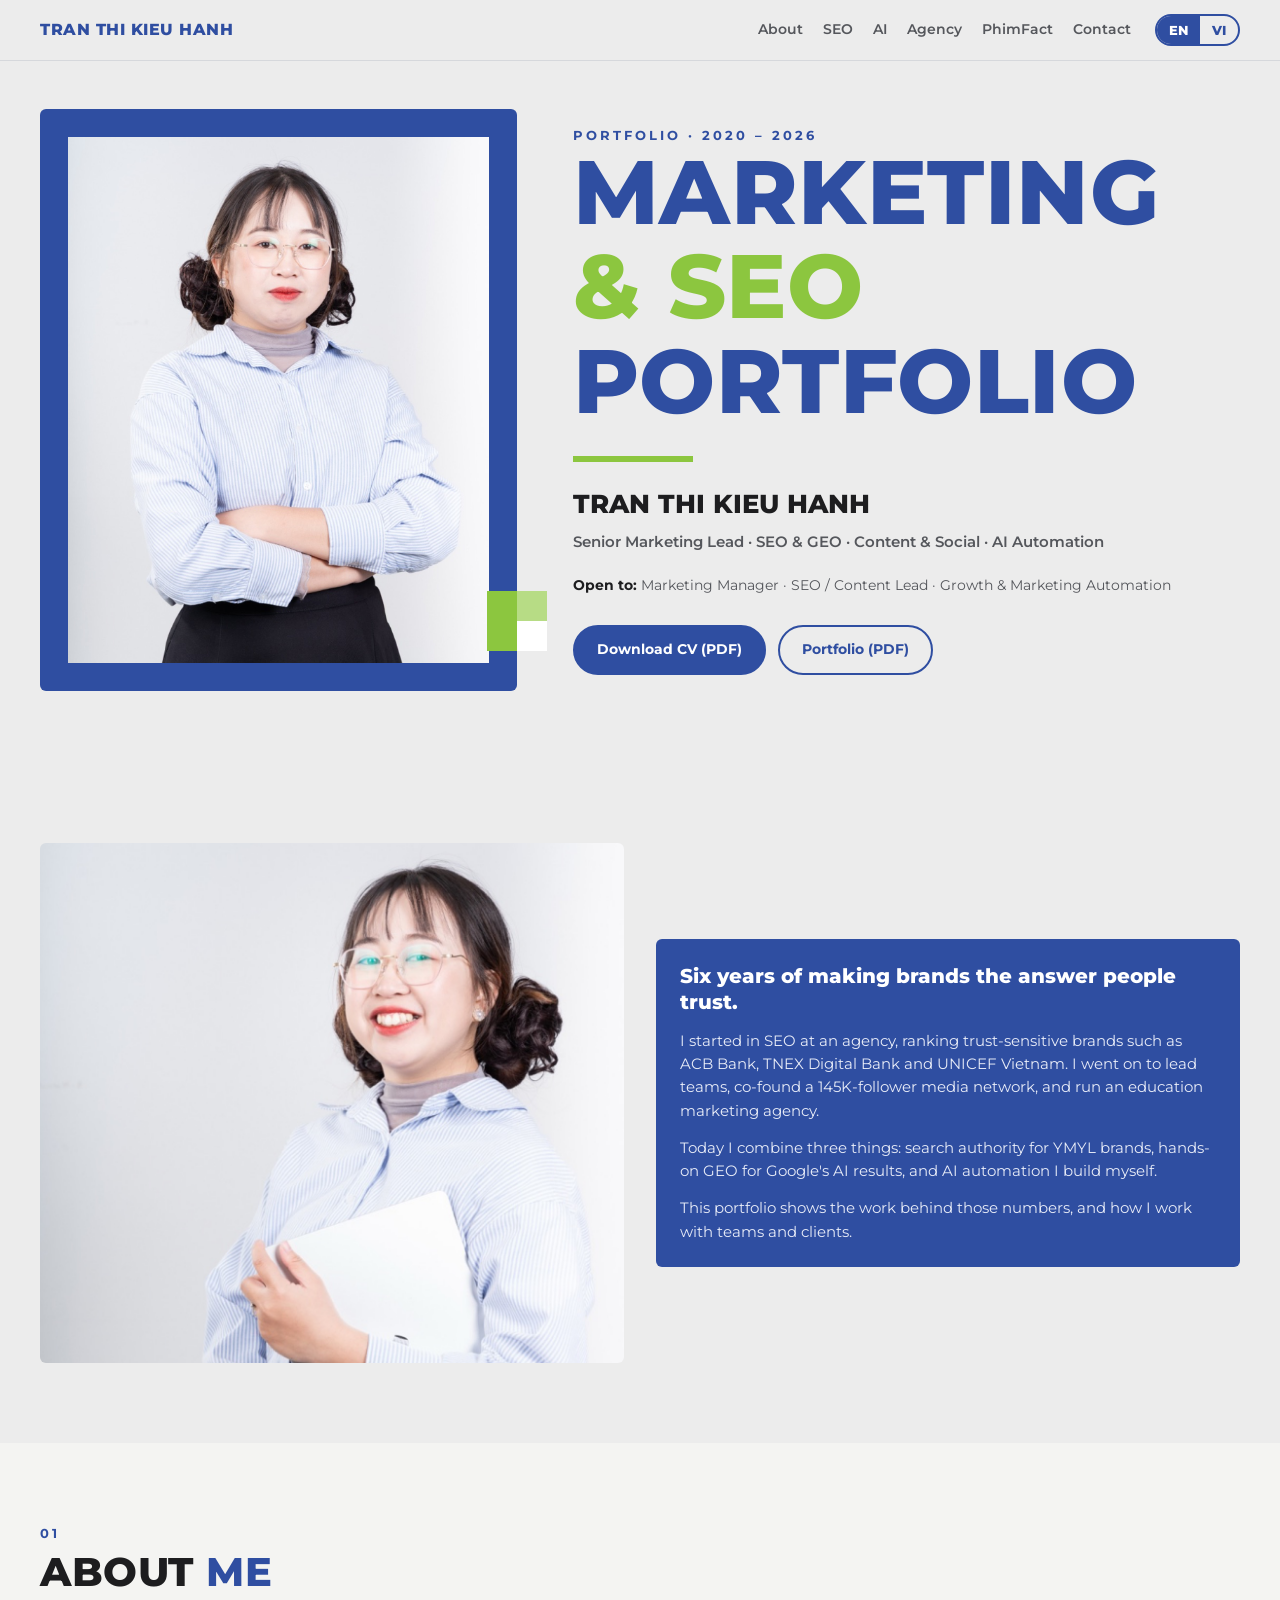
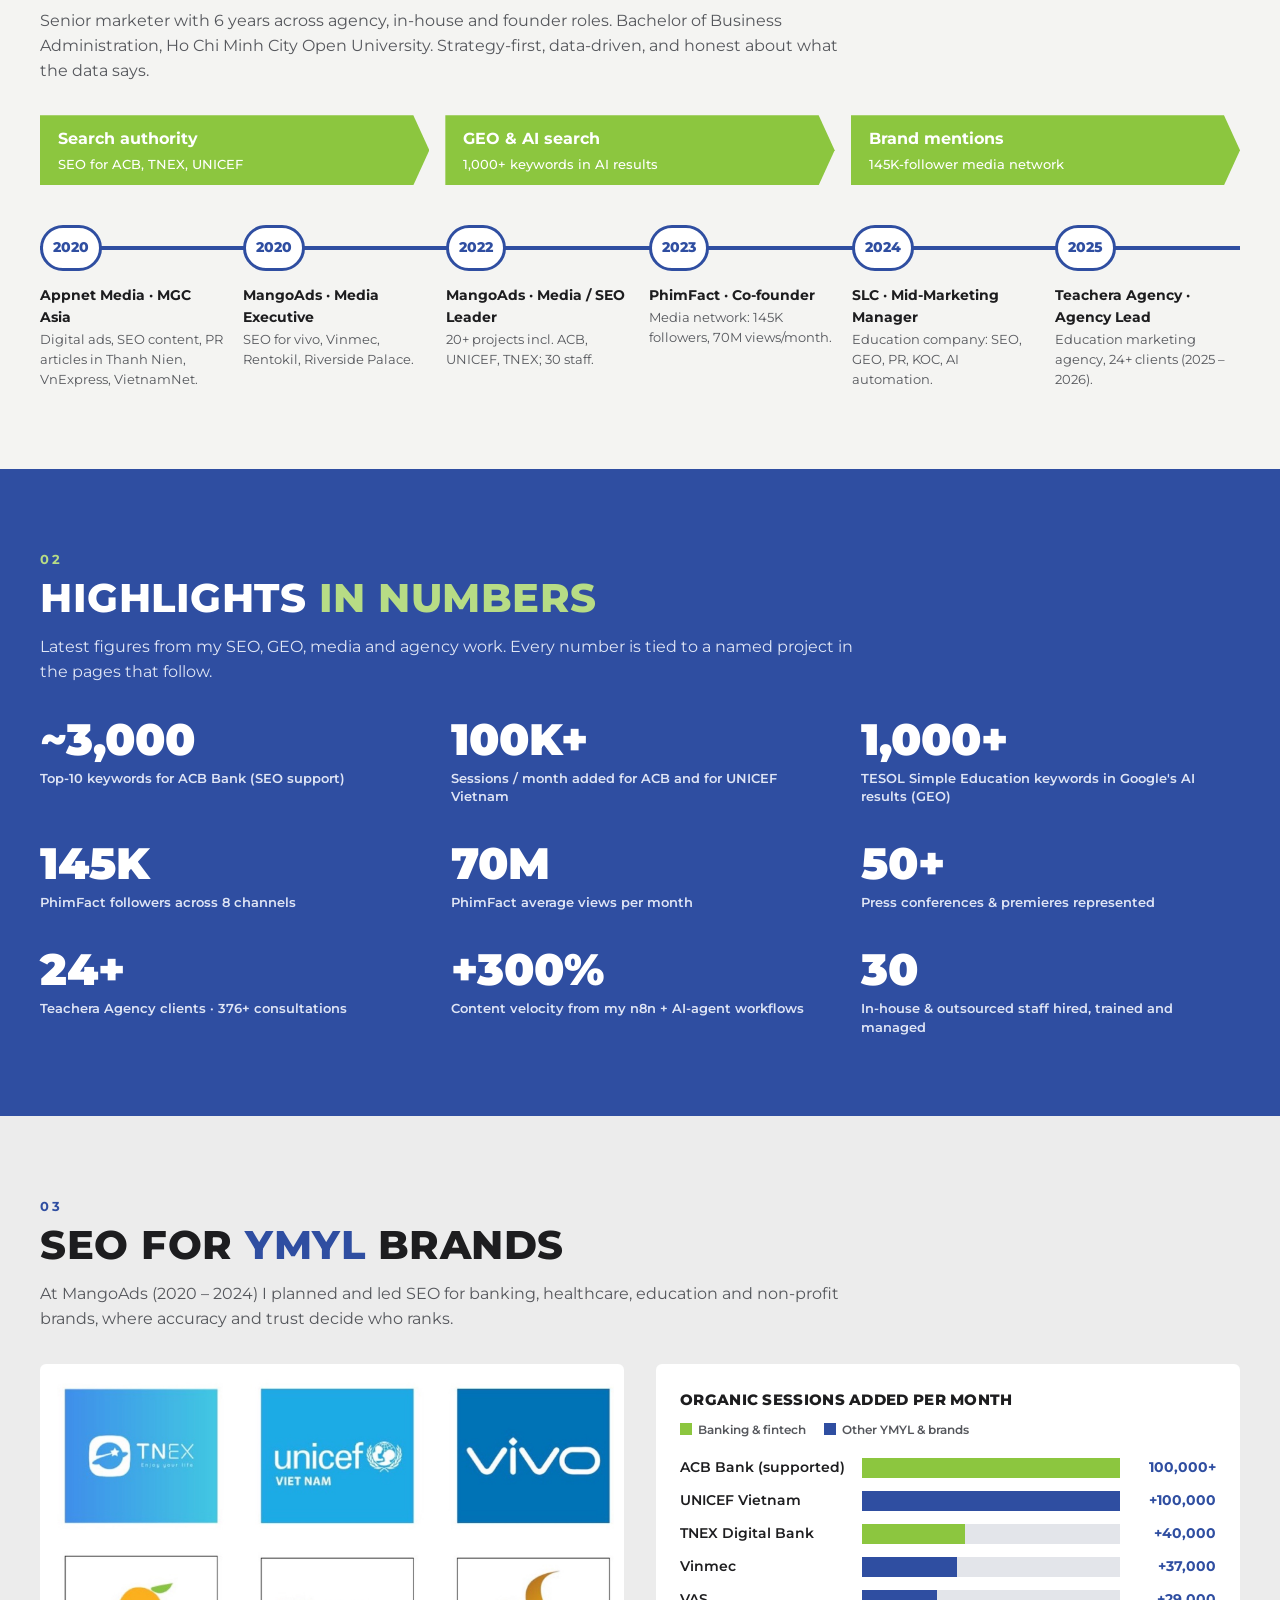
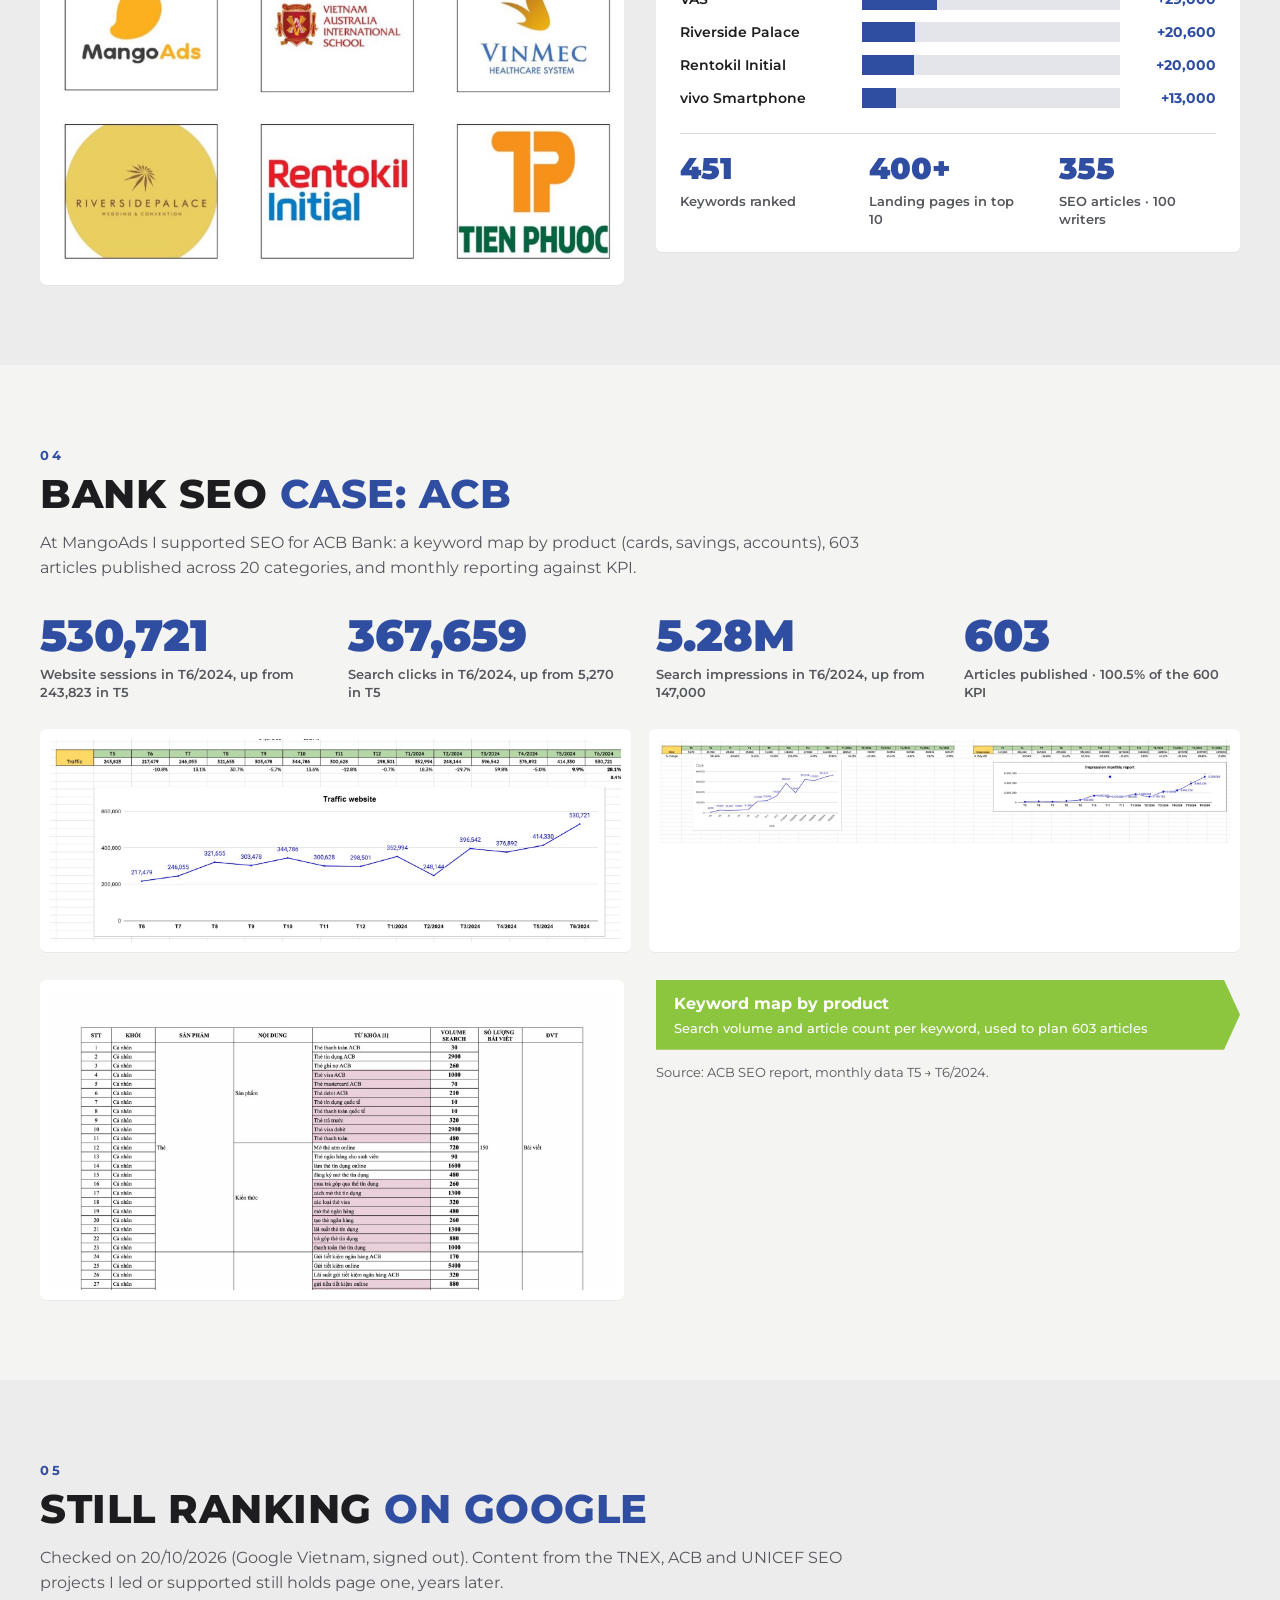
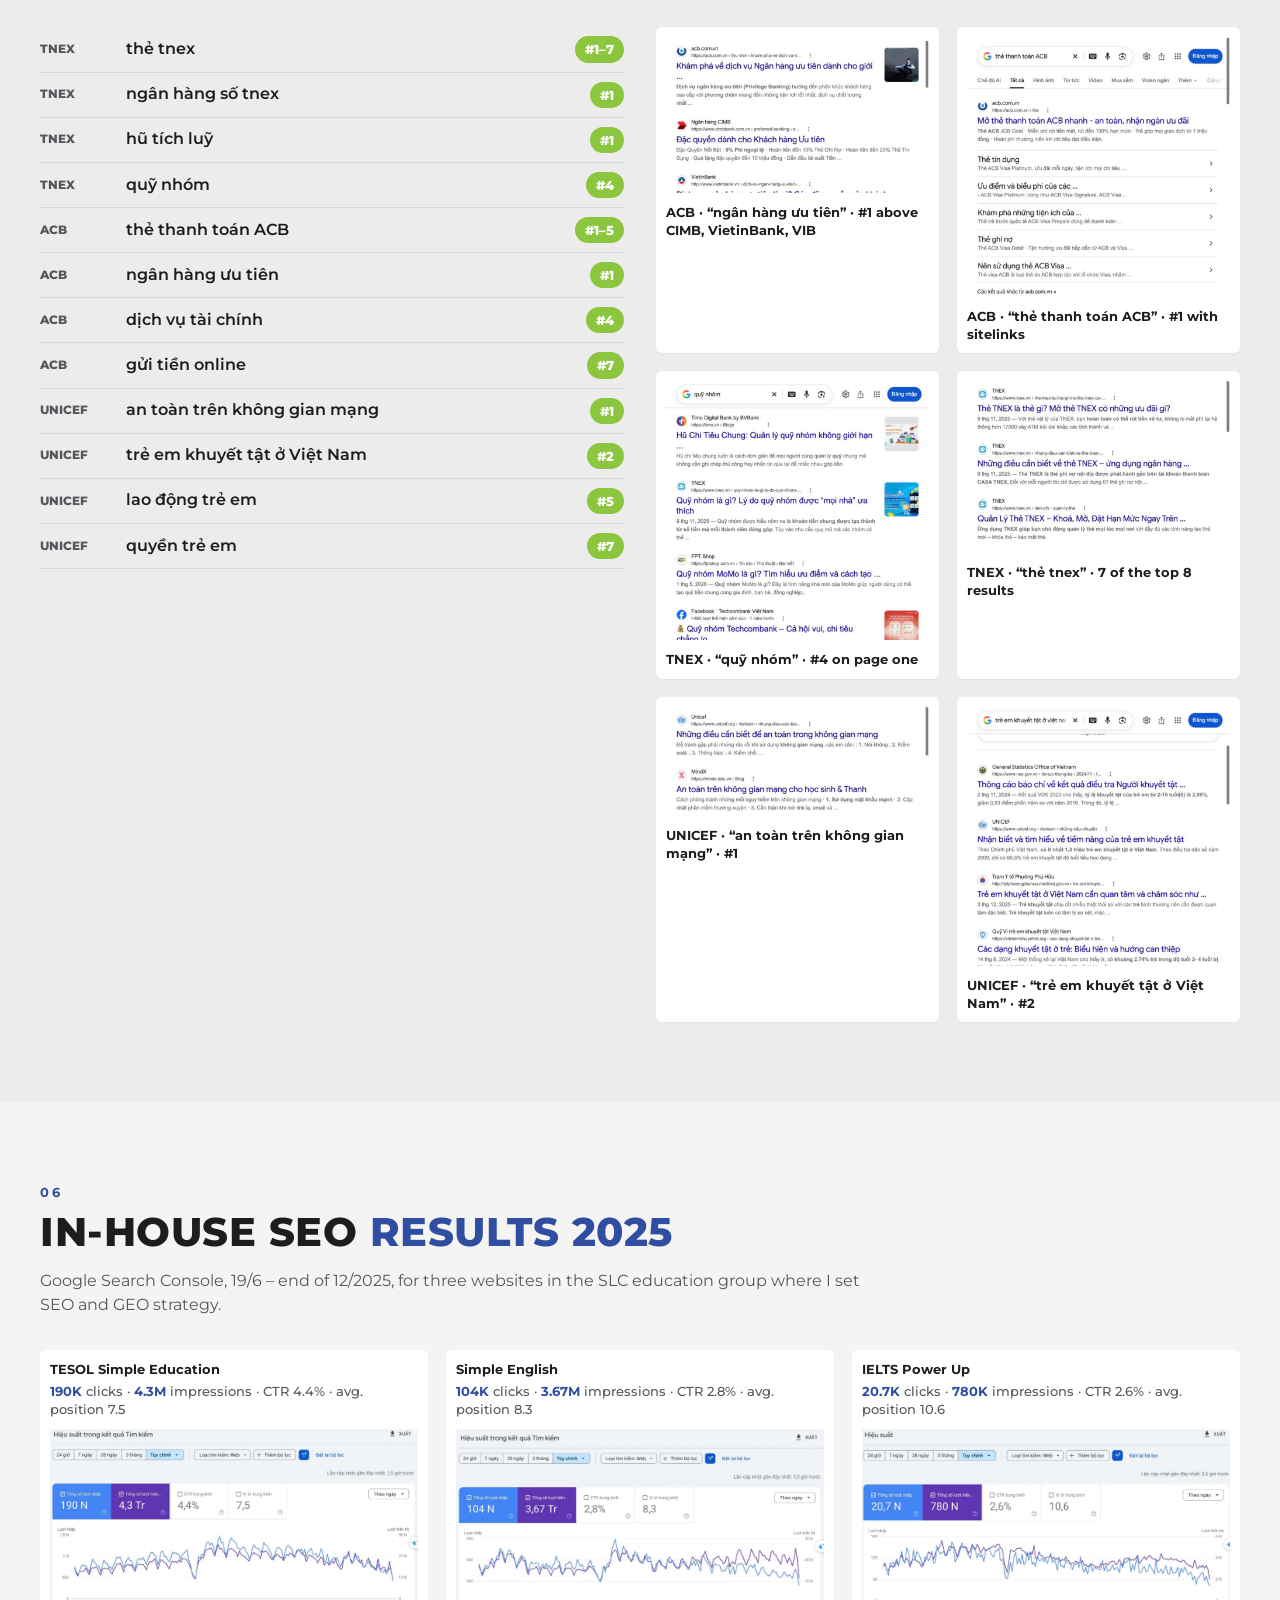
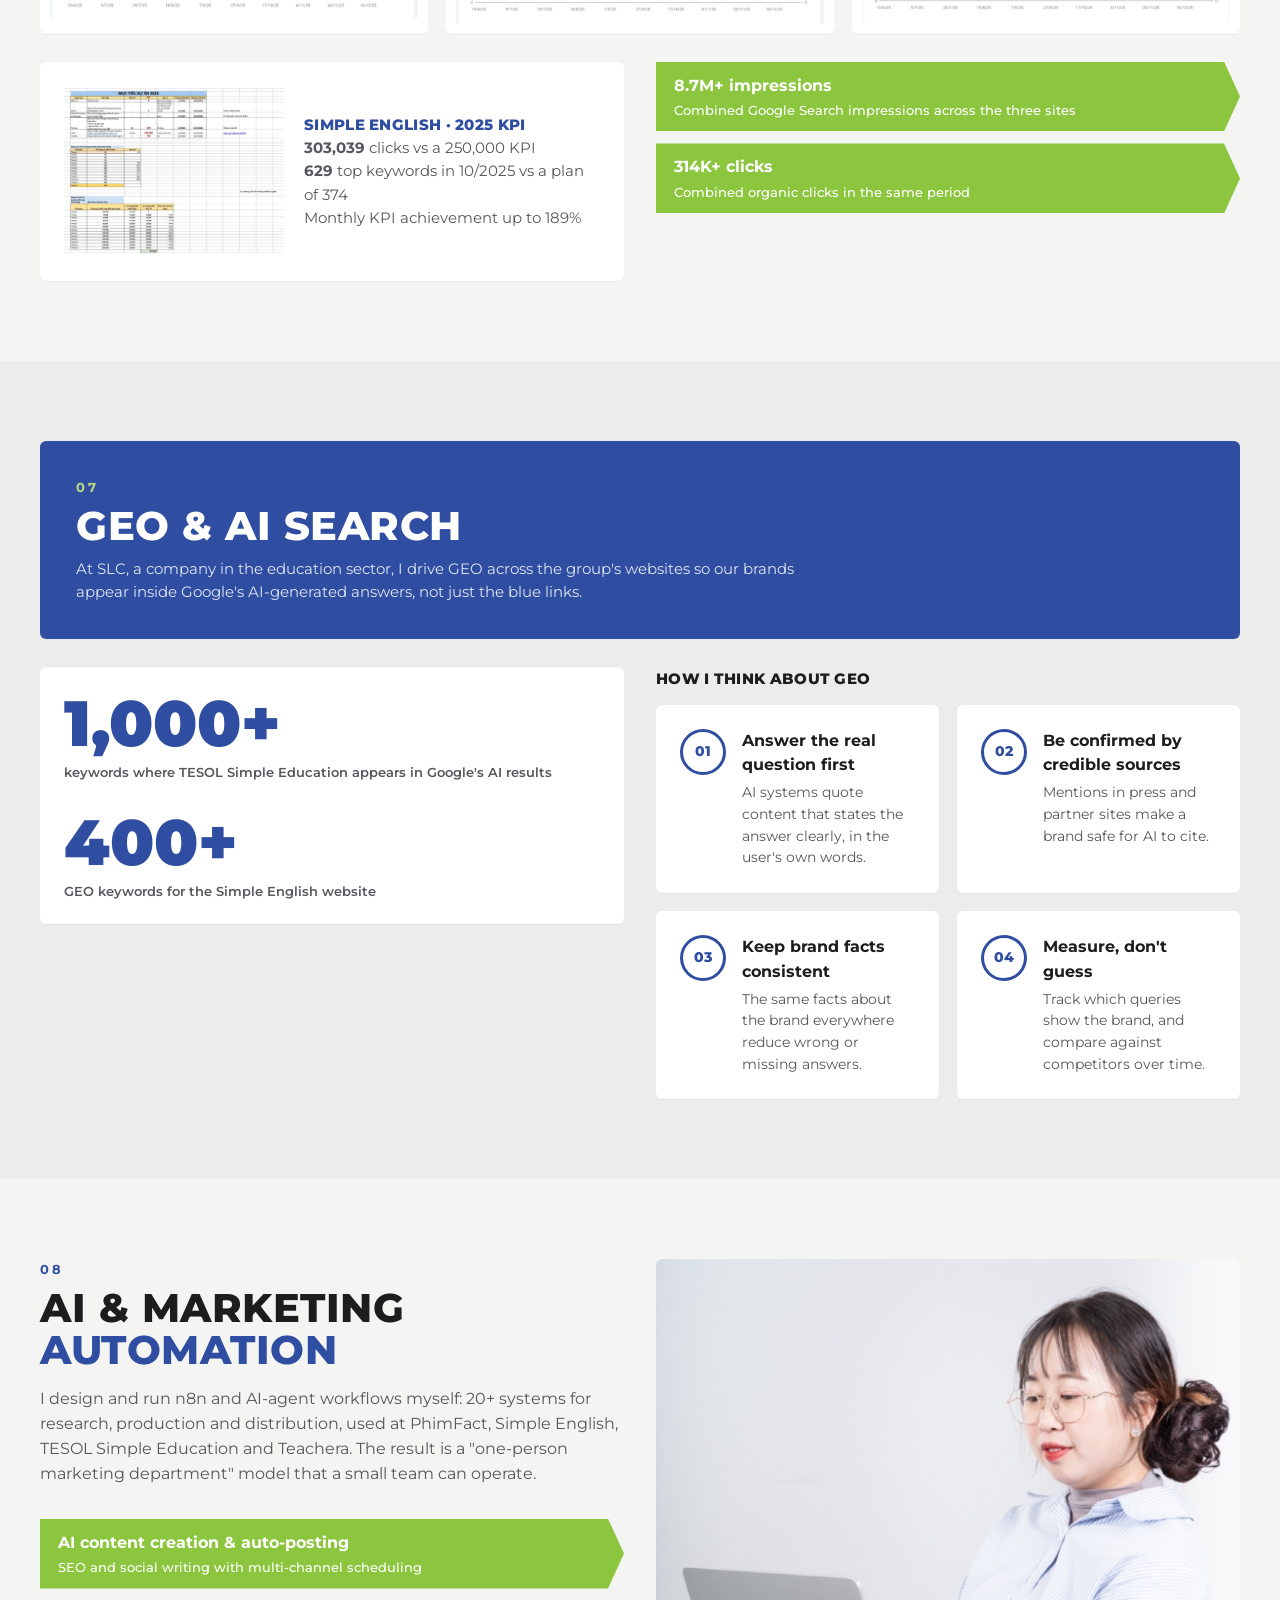
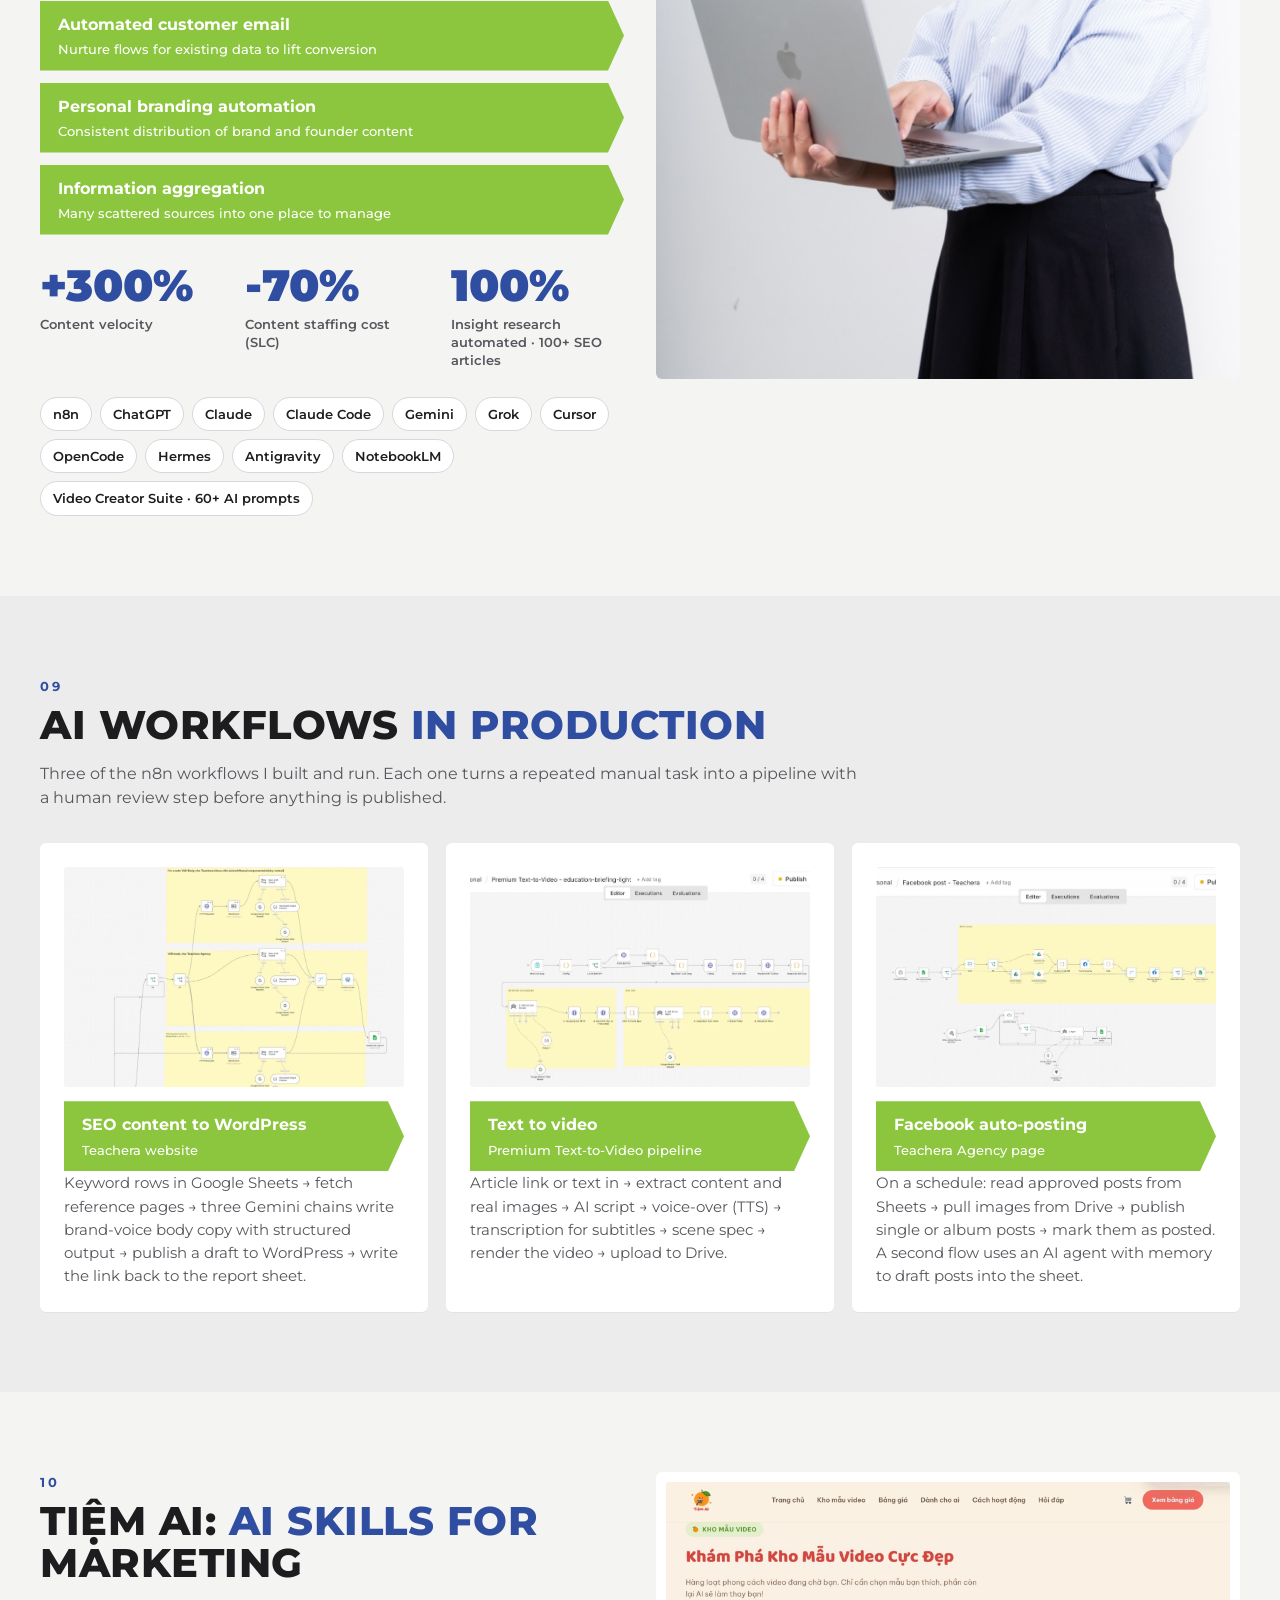
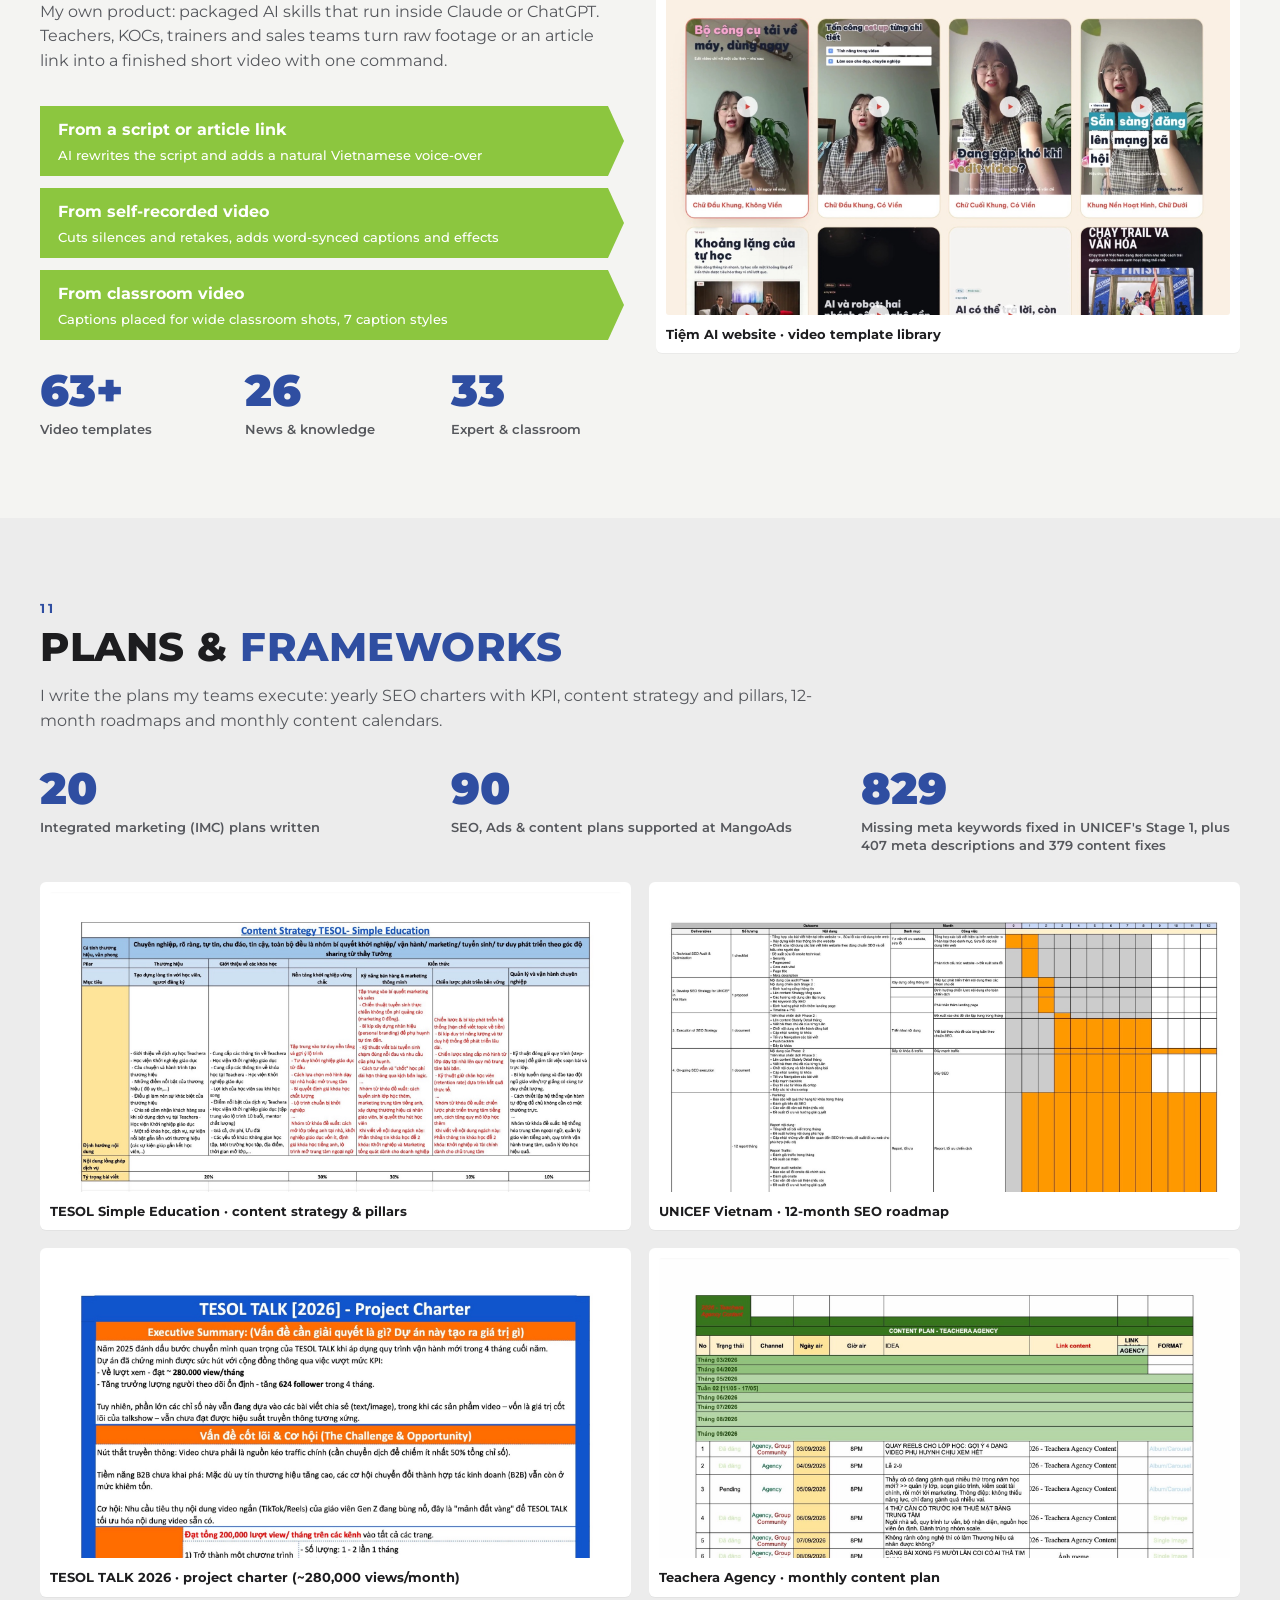
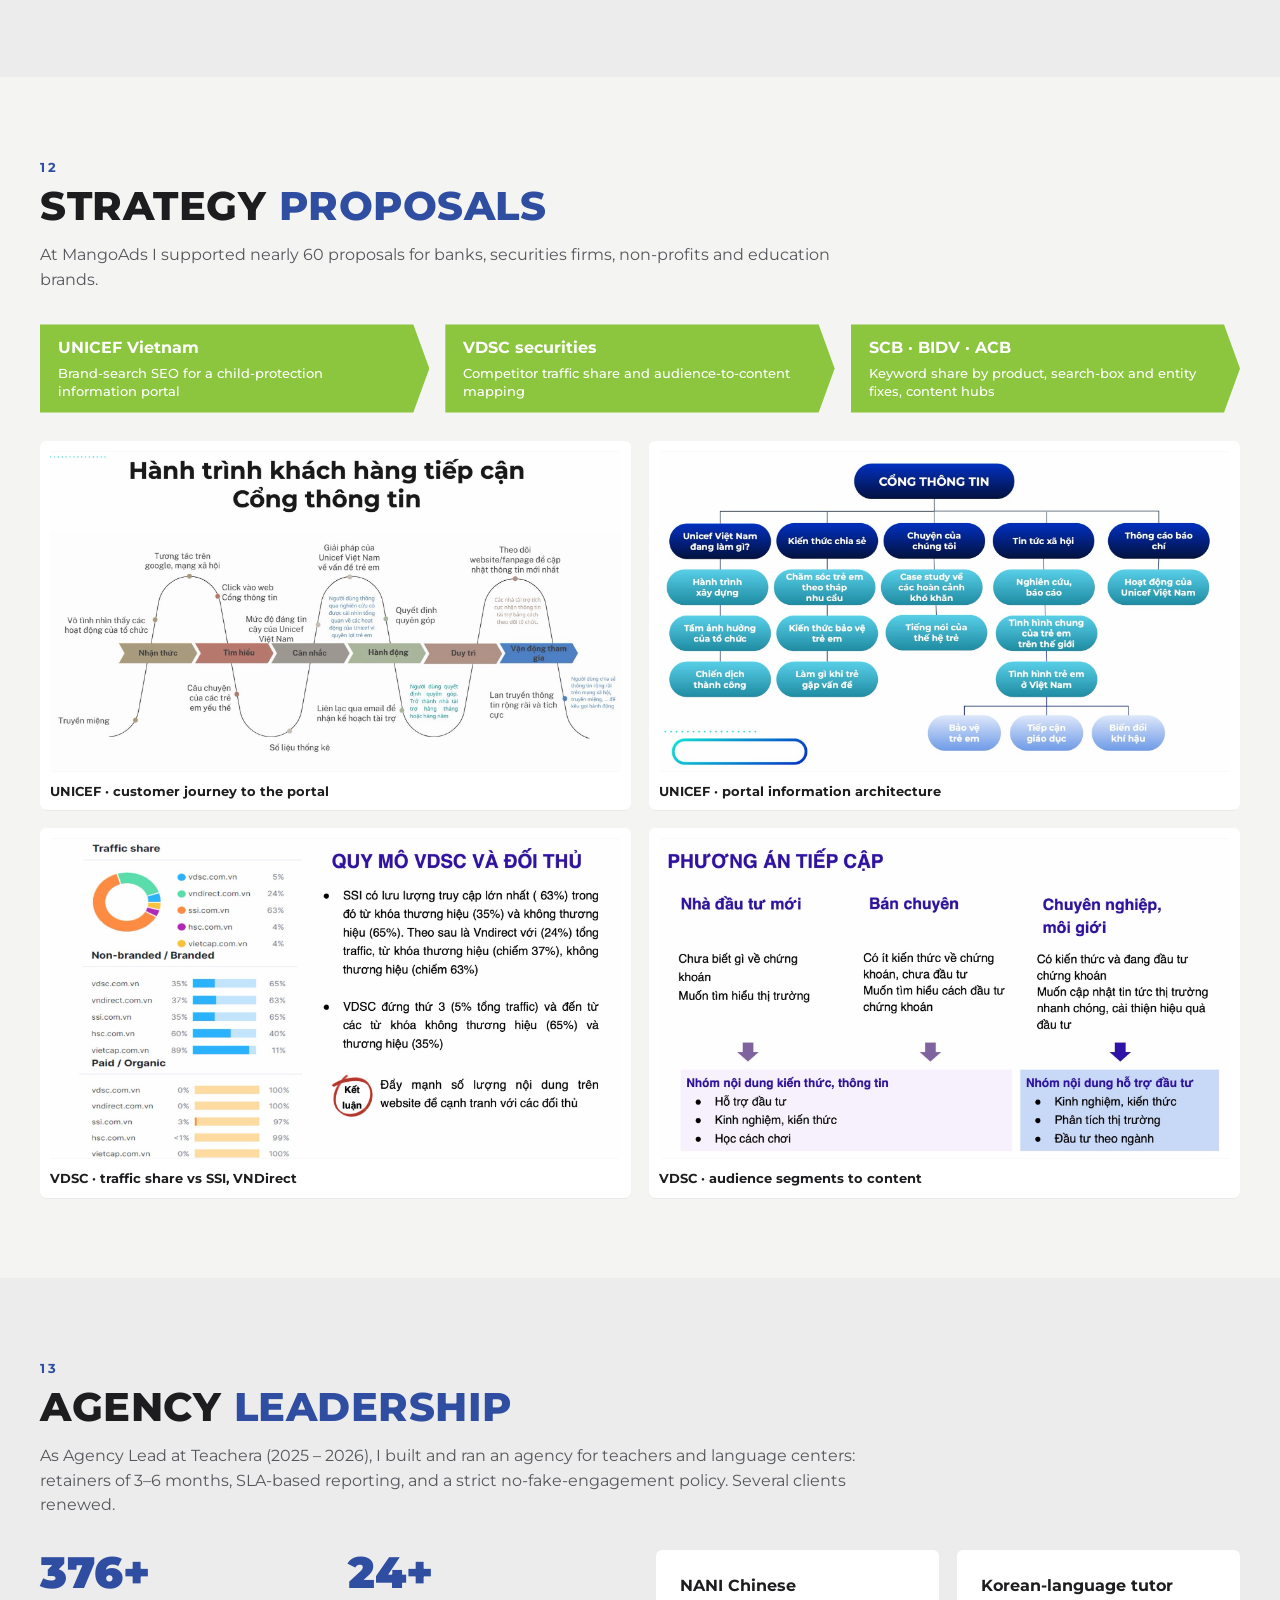
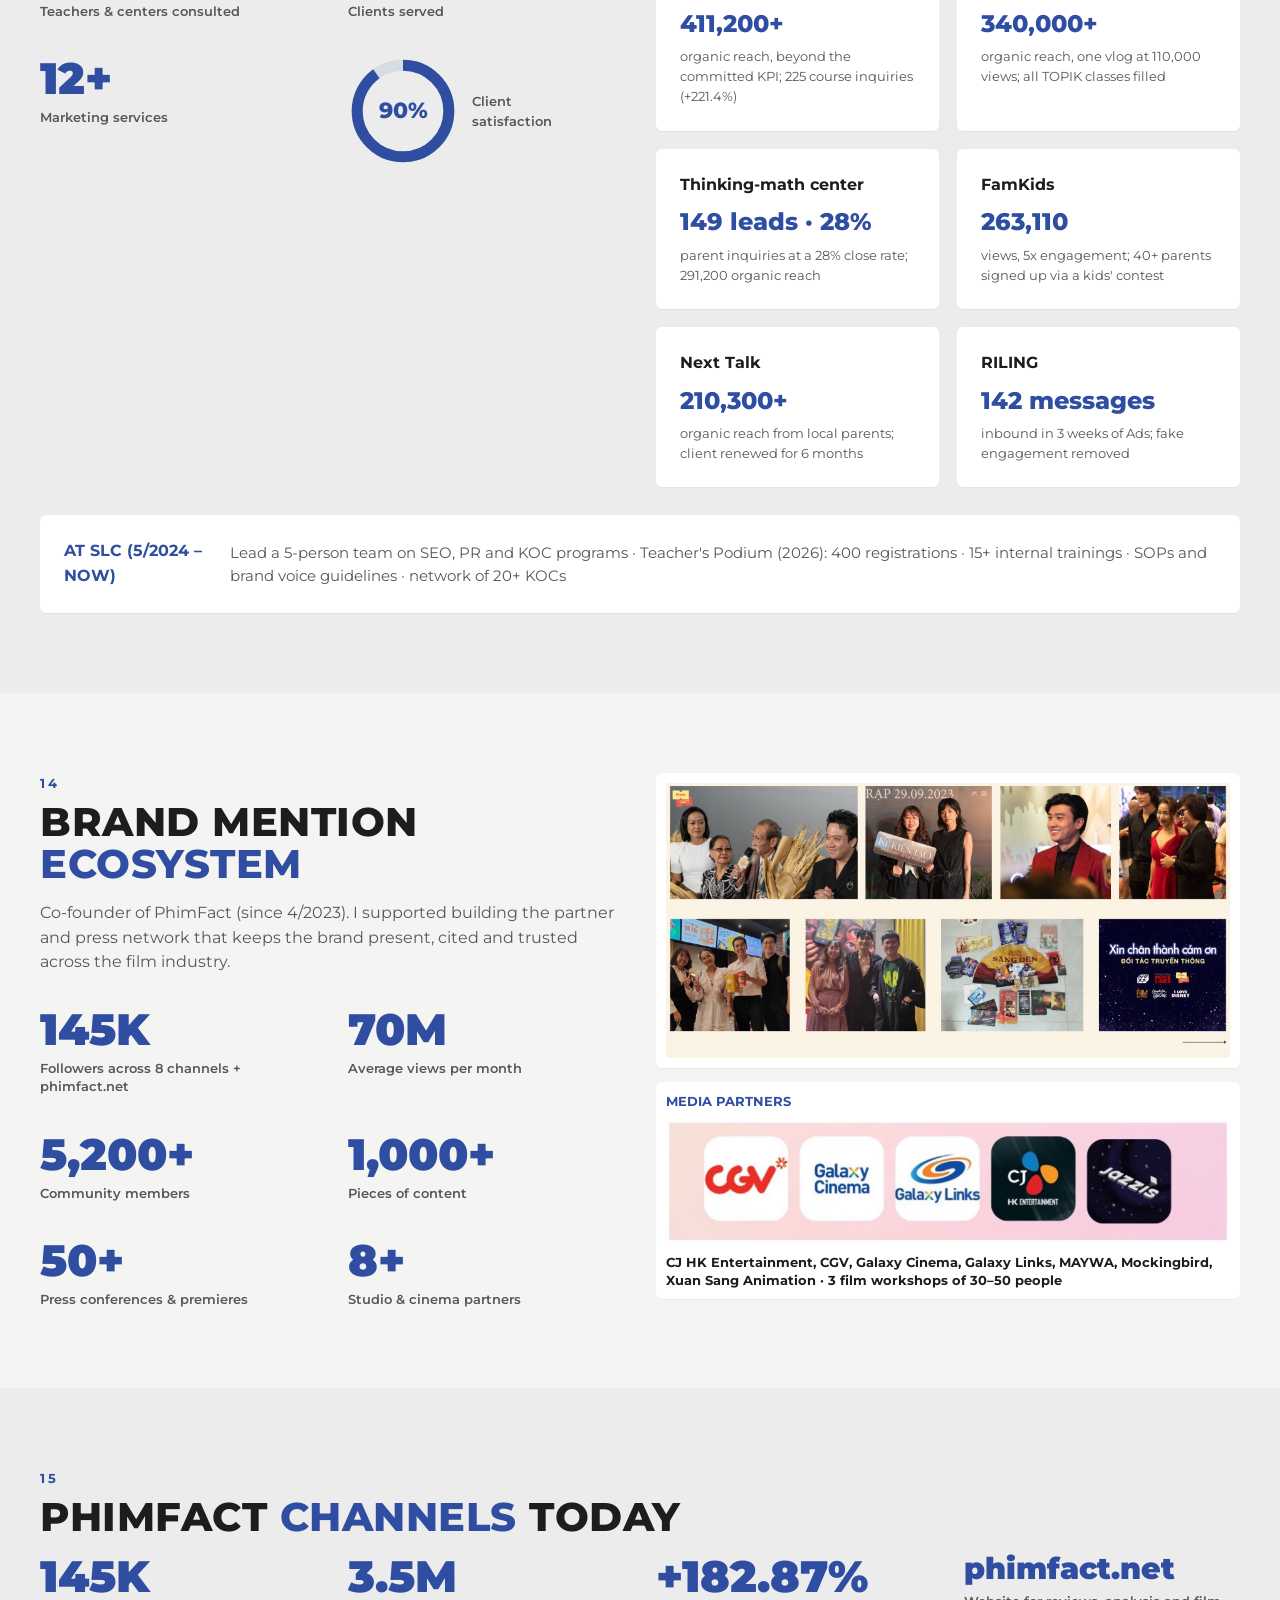
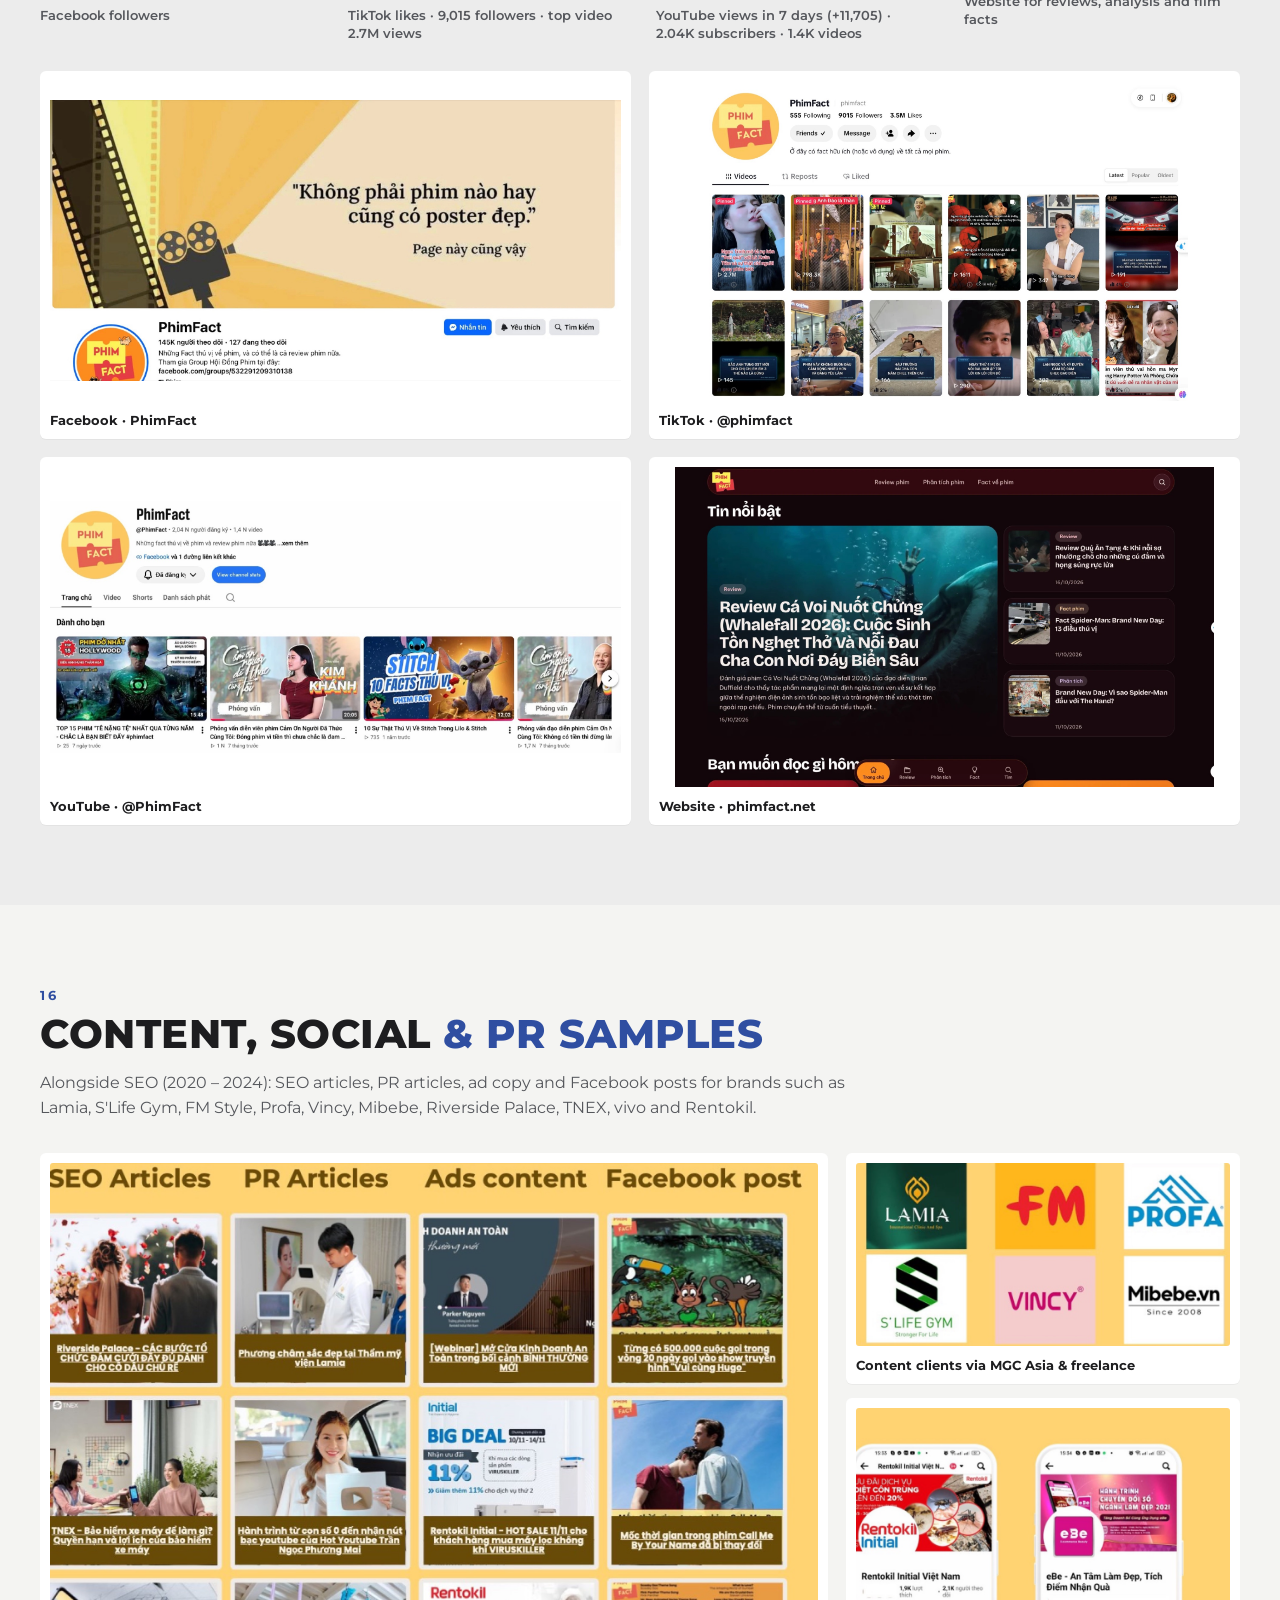
==== index.html @ a960ad6c "Portfolio website (EN/VI) Co-Authored-By: Claude Opus 5.5 <noreply@anthropic.com>" ====
<!doctype html>
<html lang="en">
<head>
<meta charset="utf-8">
<meta name="viewport" content="width=device-width, initial-scale=1">
<title>Tran Thi Kieu Hanh – Marketing &amp; SEO Portfolio</title>
<meta name="description" content="Portfolio of Tran Thi Kieu Hanh, Senior Marketing Lead: SEO &amp; GEO, content &amp; social, digital PR and AI marketing automation. 6 years across agency, in-house and founder roles.">
<meta property="og:title" content="Tran Thi Kieu Hanh – Marketing &amp; SEO Portfolio">
<meta property="og:description" content="SEO &amp; GEO, content &amp; social, digital PR and AI marketing automation. ACB, TNEX, UNICEF Vietnam, PhimFact, Teachera Agency.">
<meta property="og:image" content="assets/hanh-109.jpg">
<link rel="preconnect" href="https://fonts.googleapis.com">
<link href="https://fonts.googleapis.com/css2?family=Montserrat:wght@400;500;600;700;800;900&display=swap" rel="stylesheet">
<link rel="stylesheet" href="style.css">
</head>
<body>

<header class="nav">
  <div class="wrap nav-in">
    <a class="brand" href="#top">Tran Thi Kieu Hanh</a>
    <nav class="links">
      <a href="#about">About</a>
      <a href="#seo">SEO</a>
      <a href="#ai">AI</a>
      <a href="#agency">Agency</a>
      <a href="#phimfact">PhimFact</a>
      <a href="#contact">Contact</a>
    </nav>
    <div class="lang"><!--LANG--><a class="on" href="index.html">EN</a><a href="vi.html">VI</a><!--/LANG--></div>
  </div>
</header>

<main id="top">

<!-- HERO -->
<section class="hero">
  <div class="wrap hero-in">
    <div class="hero-photo"><img src="assets/hanh-109.jpg" alt="Tran Thi Kieu Hanh"><div class="px px-a"><i></i><i class="l"></i><i></i><i class="b"></i></div></div>
    <div class="hero-text">
      <div class="eyebrow">Portfolio · 2020 – 2026</div>
      <h1>Marketing <span class="g">&amp; SEO</span> Portfolio</h1>
      <div class="bar"></div>
      <div class="name">Tran Thi Kieu Hanh</div>
      <p class="sub">Senior Marketing Lead · SEO &amp; GEO · Content &amp; Social · AI Automation</p>
      <p class="open"><b>Open to:</b> Marketing Manager · SEO / Content Lead · Growth &amp; Marketing Automation</p>
      <div class="btns">
        <a class="btn" href="files/CV_Tran-Thi-Kieu-Hanh_EN.pdf" target="_blank" rel="noopener">Download CV (PDF)</a>
        <a class="btn ghost" href="files/Portfolio_Tran-Thi-Kieu-Hanh_EN.pdf" target="_blank" rel="noopener">Portfolio (PDF)</a>
      </div>
    </div>
  </div>
</section>

<!-- INTRO -->
<section class="sec">
  <div class="wrap two">
    <div class="intro-photo"><img src="assets/hanh-136.jpg" alt=""></div>
    <div class="bluebox pad">
      <h3>Six years of making brands the answer people trust.</h3>
      <p>I started in SEO at an agency, ranking trust-sensitive brands such as ACB Bank, TNEX Digital Bank and UNICEF Vietnam. I went on to lead teams, co-found a 145K-follower media network, and run an education marketing agency.</p>
      <p>Today I combine three things: search authority for YMYL brands, hands-on GEO for Google's AI results, and AI automation I build myself.</p>
      <p>This portfolio shows the work behind those numbers, and how I work with teams and clients.</p>
    </div>
  </div>
</section>

<!-- ABOUT -->
<section class="sec alt" id="about">
  <div class="wrap">
    <div class="head"><div class="eyebrow">01</div><h2>About <span class="b">me</span></h2></div>
    <p class="lead">Senior marketer with 6 years across agency, in-house and founder roles. Bachelor of Business Administration, Ho Chi Minh City Open University. Strategy-first, data-driven, and honest about what the data says.</p>
    <div class="tabs3">
      <div class="tab">Search authority<small>SEO for ACB, TNEX, UNICEF</small></div>
      <div class="tab">GEO &amp; AI search<small>1,000+ keywords in AI results</small></div>
      <div class="tab">Brand mentions<small>145K-follower media network</small></div>
    </div>
    <div class="timeline">
      <div class="tl"><span class="num">2020</span><b>Appnet Media · MGC Asia</b><p>Digital ads, SEO content, PR articles in Thanh Nien, VnExpress, VietnamNet.</p></div>
      <div class="tl"><span class="num">2020</span><b>MangoAds · Media Executive</b><p>SEO for vivo, Vinmec, Rentokil, Riverside Palace.</p></div>
      <div class="tl"><span class="num">2022</span><b>MangoAds · Media / SEO Leader</b><p>20+ projects incl. ACB, UNICEF, TNEX; 30 staff.</p></div>
      <div class="tl"><span class="num">2023</span><b>PhimFact · Co-founder</b><p>Media network: 145K followers, 70M views/month.</p></div>
      <div class="tl"><span class="num">2024</span><b>SLC · Mid-Marketing Manager</b><p>Education company: SEO, GEO, PR, KOC, AI automation.</p></div>
      <div class="tl"><span class="num">2025</span><b>Teachera Agency · Agency Lead</b><p>Education marketing agency, 24+ clients (2025 – 2026).</p></div>
    </div>
  </div>
</section>

<!-- NUMBERS -->
<section class="sec blue">
  <div class="wrap">
    <div class="head"><div class="eyebrow light">02</div><h2 class="w">Highlights <span class="g">in numbers</span></h2></div>
    <p class="lead w">Latest figures from my SEO, GEO, media and agency work. Every number is tied to a named project in the pages that follow.</p>
    <div class="stats">
      <div class="stat"><b>~3,000</b><span>Top-10 keywords for ACB Bank (SEO support)</span></div>
      <div class="stat"><b>100K+</b><span>Sessions / month added for ACB and for UNICEF Vietnam</span></div>
      <div class="stat"><b>1,000+</b><span>TESOL Simple Education keywords in Google's AI results (GEO)</span></div>
      <div class="stat"><b>145K</b><span>PhimFact followers across 8 channels</span></div>
      <div class="stat"><b>70M</b><span>PhimFact average views per month</span></div>
      <div class="stat"><b>50+</b><span>Press conferences &amp; premieres represented</span></div>
      <div class="stat"><b>24+</b><span>Teachera Agency clients · 376+ consultations</span></div>
      <div class="stat"><b>+300%</b><span>Content velocity from my n8n + AI-agent workflows</span></div>
      <div class="stat"><b>30</b><span>In-house &amp; outsourced staff hired, trained and managed</span></div>
    </div>
  </div>
</section>

<!-- SEO YMYL -->
<section class="sec" id="seo">
  <div class="wrap">
    <div class="head"><div class="eyebrow">03</div><h2>SEO for <span class="b">YMYL</span> brands</h2></div>
    <p class="lead">At MangoAds (2020 – 2024) I planned and led SEO for banking, healthcare, education and non-profit brands, where accuracy and trust decide who ranks.</p>
    <div class="two top">
      <figure class="card fig"><img class="zoom" src="assets/seo-logos.jpg" alt="SEO clients"></figure>
      <div class="card pad">
        <h4>Organic sessions added per month</h4>
        <div class="legend"><span><i class="lg-g"></i>Banking &amp; fintech</span><span><i class="lg-b"></i>Other YMYL &amp; brands</span></div>
        <div class="bars">
          <div class="br"><span>ACB Bank (supported)</span><i><em class="g" style="width:100%"></em></i><b>100,000+</b></div>
          <div class="br"><span>UNICEF Vietnam</span><i><em style="width:100%"></em></i><b>+100,000</b></div>
          <div class="br"><span>TNEX Digital Bank</span><i><em class="g" style="width:40%"></em></i><b>+40,000</b></div>
          <div class="br"><span>Vinmec</span><i><em style="width:37%"></em></i><b>+37,000</b></div>
          <div class="br"><span>VAS</span><i><em style="width:29%"></em></i><b>+29,000</b></div>
          <div class="br"><span>Riverside Palace</span><i><em style="width:20.6%"></em></i><b>+20,600</b></div>
          <div class="br"><span>Rentokil Initial</span><i><em style="width:20%"></em></i><b>+20,000</b></div>
          <div class="br"><span>vivo Smartphone</span><i><em style="width:13%"></em></i><b>+13,000</b></div>
        </div>
        <div class="stats small">
          <div class="stat"><b>451</b><span>Keywords ranked</span></div>
          <div class="stat"><b>400+</b><span>Landing pages in top 10</span></div>
          <div class="stat"><b>355</b><span>SEO articles · 100 writers</span></div>
        </div>
      </div>
    </div>
  </div>
</section>

<!-- ACB -->
<section class="sec alt">
  <div class="wrap">
    <div class="head"><div class="eyebrow">04</div><h2>Bank SEO <span class="b">case: ACB</span></h2></div>
    <p class="lead">At MangoAds I supported SEO for ACB Bank: a keyword map by product (cards, savings, accounts), 603 articles published across 20 categories, and monthly reporting against KPI.</p>
    <div class="stats four">
      <div class="stat"><b>530,721</b><span>Website sessions in T6/2024, up from 243,823 in T5</span></div>
      <div class="stat"><b>367,659</b><span>Search clicks in T6/2024, up from 5,270 in T5</span></div>
      <div class="stat"><b>5.28M</b><span>Search impressions in T6/2024, up from 147,000</span></div>
      <div class="stat"><b>603</b><span>Articles published · 100.5% of the 600 KPI</span></div>
    </div>
    <div class="grid2">
      <figure class="card fig"><img class="zoom" src="assets/acb-traffic.jpg" alt="ACB traffic"></figure>
      <figure class="card fig"><img class="zoom" src="assets/acb-clicks-impr.jpg" alt="ACB clicks and impressions"></figure>
    </div>
    <div class="two top mt">
      <figure class="card fig"><img class="zoom crop" src="assets/plan-acb-keywordmap-c.jpg" alt="Keyword map"></figure>
      <div><div class="tab">Keyword map by product<small>Search volume and article count per keyword, used to plan 603 articles</small></div>
      <p class="note">Source: ACB SEO report, monthly data T5 → T6/2024.</p></div>
    </div>
  </div>
</section>

<!-- STILL RANKING -->
<section class="sec">
  <div class="wrap">
    <div class="head"><div class="eyebrow">05</div><h2>Still ranking <span class="b">on Google</span></h2></div>
    <p class="lead">Checked on 20/10/2026 (Google Vietnam, signed out). Content from the TNEX, ACB and UNICEF SEO projects I led or supported still holds page one, years later.</p>
    <div class="two top">
      <div class="rank">
        <div class="rr"><span>TNEX</span><b>thẻ tnex</b><em>#1–7</em></div>
        <div class="rr"><span>TNEX</span><b>ngân hàng số tnex</b><em>#1</em></div>
        <div class="rr"><span>TNEX</span><b>hũ tích luỹ</b><em>#1</em></div>
        <div class="rr"><span>TNEX</span><b>quỹ nhóm</b><em>#4</em></div>
        <div class="rr"><span>ACB</span><b>thẻ thanh toán ACB</b><em>#1–5</em></div>
        <div class="rr"><span>ACB</span><b>ngân hàng ưu tiên</b><em>#1</em></div>
        <div class="rr"><span>ACB</span><b>dịch vụ tài chính</b><em>#4</em></div>
        <div class="rr"><span>ACB</span><b>gửi tiền online</b><em>#7</em></div>
        <div class="rr"><span>UNICEF</span><b>an toàn trên không gian mạng</b><em>#1</em></div>
        <div class="rr"><span>UNICEF</span><b>trẻ em khuyết tật ở Việt Nam</b><em>#2</em></div>
        <div class="rr"><span>UNICEF</span><b>lao động trẻ em</b><em>#5</em></div>
        <div class="rr"><span>UNICEF</span><b>quyền trẻ em</b><em>#7</em></div>
      </div>
      <div class="grid3">
        <figure class="card fig"><img class="zoom" src="assets/serp/acb-ngan-hang-uu-tien.jpg" alt=""><figcaption>ACB · “ngân hàng ưu tiên” · #1 above CIMB, VietinBank, VIB</figcaption></figure>
        <figure class="card fig"><img class="zoom" src="assets/serp/acb-the-thanh-toan-acb.jpg" alt=""><figcaption>ACB · “thẻ thanh toán ACB” · #1 with sitelinks</figcaption></figure>
        <figure class="card fig"><img class="zoom" src="assets/serp/tnex-quy-nhom.jpg" alt=""><figcaption>TNEX · “quỹ nhóm” · #4 on page one</figcaption></figure>
        <figure class="card fig"><img class="zoom" src="assets/serp/tnex-the-tnex.jpg" alt=""><figcaption>TNEX · “thẻ tnex” · 7 of the top 8 results</figcaption></figure>
        <figure class="card fig"><img class="zoom" src="assets/serp/unicef-an-toan-khong-gian-mang.jpg" alt=""><figcaption>UNICEF · “an toàn trên không gian mạng” · #1</figcaption></figure>
        <figure class="card fig"><img class="zoom" src="assets/serp/unicef-tre-em-khuyet-tat.jpg" alt=""><figcaption>UNICEF · “trẻ em khuyết tật ở Việt Nam” · #2</figcaption></figure>
      </div>
    </div>
  </div>
</section>

<!-- IN-HOUSE -->
<section class="sec alt">
  <div class="wrap">
    <div class="head"><div class="eyebrow">06</div><h2>In-house SEO <span class="b">results 2025</span></h2></div>
    <p class="lead">Google Search Console, 19/6 – end of 12/2025, for three websites in the SLC education group where I set SEO and GEO strategy.</p>
    <div class="grid3">
      <figure class="card fig"><figcaption class="top"><b>TESOL Simple Education</b><span><b>190K</b> clicks · <b>4.3M</b> impressions · CTR 4.4% · avg. position 7.5</span></figcaption><img class="zoom" src="assets/gsc-tse-crop.jpg" alt=""></figure>
      <figure class="card fig"><figcaption class="top"><b>Simple English</b><span><b>104K</b> clicks · <b>3.67M</b> impressions · CTR 2.8% · avg. position 8.3</span></figcaption><img class="zoom" src="assets/gsc-simpleenglish-crop.jpg" alt=""></figure>
      <figure class="card fig"><figcaption class="top"><b>IELTS Power Up</b><span><b>20.7K</b> clicks · <b>780K</b> impressions · CTR 2.6% · avg. position 10.6</span></figcaption><img class="zoom" src="assets/gsc-ieltspowerup-crop.jpg" alt=""></figure>
    </div>
    <div class="two top mt">
      <div class="card pad row">
        <img class="zoom thumb" src="assets/plan-se-kpi-results.jpg" alt="">
        <div><h4 class="b">Simple English · 2025 KPI</h4><p><b>303,039</b> clicks vs a 250,000 KPI<br><b>629</b> top keywords in 10/2025 vs a plan of 374<br>Monthly KPI achievement up to 189%</p></div>
      </div>
      <div class="stack">
        <div class="tab">8.7M+ impressions<small>Combined Google Search impressions across the three sites</small></div>
        <div class="tab">314K+ clicks<small>Combined organic clicks in the same period</small></div>
      </div>
    </div>
  </div>
</section>

<!-- GEO -->
<section class="sec">
  <div class="wrap">
    <div class="banner"><div class="eyebrow light">07</div><h2 class="w">GEO &amp; AI search</h2><p>At SLC, a company in the education sector, I drive GEO across the group's websites so our brands appear inside Google's AI-generated answers, not just the blue links.</p></div>
    <div class="two top mt">
      <div class="card pad">
        <div class="stat big"><b>1,000+</b><span>keywords where TESOL Simple Education appears in Google's AI results</span></div>
        <div class="stat big mt"><b>400+</b><span>GEO keywords for the Simple English website</span></div>
      </div>
      <div>
        <h4>How I think about GEO</h4>
        <div class="grid2 mt-s">
          <div class="card pad step"><span class="num">01</span><div><b>Answer the real question first</b><p>AI systems quote content that states the answer clearly, in the user's own words.</p></div></div>
          <div class="card pad step"><span class="num">02</span><div><b>Be confirmed by credible sources</b><p>Mentions in press and partner sites make a brand safe for AI to cite.</p></div></div>
          <div class="card pad step"><span class="num">03</span><div><b>Keep brand facts consistent</b><p>The same facts about the brand everywhere reduce wrong or missing answers.</p></div></div>
          <div class="card pad step"><span class="num">04</span><div><b>Measure, don't guess</b><p>Track which queries show the brand, and compare against competitors over time.</p></div></div>
        </div>
      </div>
    </div>
  </div>
</section>

<!-- AI AUTOMATION -->
<section class="sec alt" id="ai">
  <div class="wrap two top">
    <div>
      <div class="head"><div class="eyebrow">08</div><h2>AI &amp; marketing <span class="b">automation</span></h2></div>
      <p class="lead">I design and run n8n and AI-agent workflows myself: 20+ systems for research, production and distribution, used at PhimFact, Simple English, TESOL Simple Education and Teachera. The result is a "one-person marketing department" model that a small team can operate.</p>
      <div class="stack">
        <div class="tab">AI content creation &amp; auto-posting<small>SEO and social writing with multi-channel scheduling</small></div>
        <div class="tab">Automated customer email<small>Nurture flows for existing data to lift conversion</small></div>
        <div class="tab">Personal branding automation<small>Consistent distribution of brand and founder content</small></div>
        <div class="tab">Information aggregation<small>Many scattered sources into one place to manage</small></div>
      </div>
      <div class="stats three mt">
        <div class="stat"><b>+300%</b><span>Content velocity</span></div>
        <div class="stat"><b>-70%</b><span>Content staffing cost (SLC)</span></div>
        <div class="stat"><b>100%</b><span>Insight research automated · 100+ SEO articles</span></div>
      </div>
      <div class="chips mt"><span>n8n</span><span>ChatGPT</span><span>Claude</span><span>Claude Code</span><span>Gemini</span><span>Grok</span><span>Cursor</span><span>OpenCode</span><span>Hermes</span><span>Antigravity</span><span>NotebookLM</span><span>Video Creator Suite · 60+ AI prompts</span></div>
    </div>
    <div class="side-photo"><img src="assets/hanh-137.jpg" alt=""></div>
  </div>
</section>

<!-- WORKFLOWS -->
<section class="sec">
  <div class="wrap">
    <div class="head"><div class="eyebrow">09</div><h2>AI workflows <span class="b">in production</span></h2></div>
    <p class="lead">Three of the n8n workflows I built and run. Each one turns a repeated manual task into a pipeline with a human review step before anything is published.</p>
    <div class="grid3">
      <div class="card pad"><img class="zoom shot" src="assets/n8n-seo-teachera-c.jpg" alt=""><div class="tab mt-s">SEO content to WordPress<small>Teachera website</small></div><p>Keyword rows in Google Sheets → fetch reference pages → three Gemini chains write brand-voice body copy with structured output → publish a draft to WordPress → write the link back to the report sheet.</p></div>
      <div class="card pad"><img class="zoom shot" src="assets/n8n-text-to-video-c.jpg" alt=""><div class="tab mt-s">Text to video<small>Premium Text-to-Video pipeline</small></div><p>Article link or text in → extract content and real images → AI script → voice-over (TTS) → transcription for subtitles → scene spec → render the video → upload to Drive.</p></div>
      <div class="card pad"><img class="zoom shot" src="assets/n8n-facebook-teachera-c.jpg" alt=""><div class="tab mt-s">Facebook auto-posting<small>Teachera Agency page</small></div><p>On a schedule: read approved posts from Sheets → pull images from Drive → publish single or album posts → mark them as posted. A second flow uses an AI agent with memory to draft posts into the sheet.</p></div>
    </div>
  </div>
</section>

<!-- TIEM AI -->
<section class="sec alt">
  <div class="wrap two top">
    <div>
      <div class="head"><div class="eyebrow">10</div><h2>Tiệm AI: <span class="b">AI skills for</span> marketing</h2></div>
      <p class="lead">My own product: packaged AI skills that run inside Claude or ChatGPT. Teachers, KOCs, trainers and sales teams turn raw footage or an article link into a finished short video with one command.</p>
      <div class="stack">
        <div class="tab">From a script or article link<small>AI rewrites the script and adds a natural Vietnamese voice-over</small></div>
        <div class="tab">From self-recorded video<small>Cuts silences and retakes, adds word-synced captions and effects</small></div>
        <div class="tab">From classroom video<small>Captions placed for wide classroom shots, 7 caption styles</small></div>
      </div>
      <div class="stats three mt">
        <div class="stat"><b>63+</b><span>Video templates</span></div>
        <div class="stat"><b>26</b><span>News &amp; knowledge</span></div>
        <div class="stat"><b>33</b><span>Expert &amp; classroom</span></div>
      </div>
    </div>
    <figure class="card fig"><img class="zoom" src="assets/tiemai-kho-mau.jpg" alt=""><figcaption>Tiệm AI website · video template library</figcaption></figure>
  </div>
</section>

<!-- PLANS -->
<section class="sec">
  <div class="wrap">
    <div class="head"><div class="eyebrow">11</div><h2>Plans &amp; <span class="b">frameworks</span></h2></div>
    <p class="lead">I write the plans my teams execute: yearly SEO charters with KPI, content strategy and pillars, 12-month roadmaps and monthly content calendars.</p>
    <div class="stats three">
      <div class="stat"><b>20</b><span>Integrated marketing (IMC) plans written</span></div>
      <div class="stat"><b>90</b><span>SEO, Ads &amp; content plans supported at MangoAds</span></div>
      <div class="stat"><b>829</b><span>Missing meta keywords fixed in UNICEF's Stage 1, plus 407 meta descriptions and 379 content fixes</span></div>
    </div>
    <div class="grid2 mt">
      <figure class="card fig"><img class="zoom crop" src="assets/plan-tse-content-strategy-c.jpg" alt=""><figcaption>TESOL Simple Education · content strategy &amp; pillars</figcaption></figure>
      <figure class="card fig"><img class="zoom crop" src="assets/plan-unicef-12m.jpg" alt=""><figcaption>UNICEF Vietnam · 12-month SEO roadmap</figcaption></figure>
      <figure class="card fig"><img class="zoom crop" src="assets/charter-tesoltalk-c.jpg" alt=""><figcaption>TESOL TALK 2026 · project charter (~280,000 views/month)</figcaption></figure>
      <figure class="card fig"><img class="zoom crop" src="assets/plan-teachera-content-c.jpg" alt=""><figcaption>Teachera Agency · monthly content plan</figcaption></figure>
    </div>
  </div>
</section>

<!-- PROPOSALS -->
<section class="sec alt">
  <div class="wrap">
    <div class="head"><div class="eyebrow">12</div><h2>Strategy <span class="b">proposals</span></h2></div>
    <p class="lead">At MangoAds I supported nearly 60 proposals for banks, securities firms, non-profits and education brands.</p>
    <div class="tabs3">
      <div class="tab">UNICEF Vietnam<small>Brand-search SEO for a child-protection information portal</small></div>
      <div class="tab">VDSC securities<small>Competitor traffic share and audience-to-content mapping</small></div>
      <div class="tab">SCB · BIDV · ACB<small>Keyword share by product, search-box and entity fixes, content hubs</small></div>
    </div>
    <div class="grid2 mt">
      <figure class="card fig"><img class="zoom" src="assets/prop-unicef-journey.jpg" alt=""><figcaption>UNICEF · customer journey to the portal</figcaption></figure>
      <figure class="card fig"><img class="zoom" src="assets/prop-unicef-portal.jpg" alt=""><figcaption>UNICEF · portal information architecture</figcaption></figure>
      <figure class="card fig"><img class="zoom" src="assets/prop-vdsc-traffic.jpg" alt=""><figcaption>VDSC · traffic share vs SSI, VNDirect</figcaption></figure>
      <figure class="card fig"><img class="zoom" src="assets/prop-vdsc-approach.jpg" alt=""><figcaption>VDSC · audience segments to content</figcaption></figure>
    </div>
  </div>
</section>

<!-- AGENCY -->
<section class="sec" id="agency">
  <div class="wrap">
    <div class="head"><div class="eyebrow">13</div><h2>Agency <span class="b">leadership</span></h2></div>
    <p class="lead">As Agency Lead at Teachera (2025 – 2026), I built and ran an agency for teachers and language centers: retainers of 3–6 months, SLA-based reporting, and a strict no-fake-engagement policy. Several clients renewed.</p>
    <div class="two top">
      <div class="stats two-col">
        <div class="stat"><b>376+</b><span>Teachers &amp; centers consulted</span></div>
        <div class="stat"><b>24+</b><span>Clients served</span></div>
        <div class="stat"><b>12+</b><span>Marketing services</span></div>
        <div class="ringrow"><div class="ring"><svg width="110" height="110" viewBox="0 0 120 120"><circle cx="60" cy="60" r="50" fill="none" stroke="#d7dbe2" stroke-width="12"/><circle cx="60" cy="60" r="50" fill="none" stroke="#2f4ea1" stroke-width="12" stroke-dasharray="282.7 314.2"/></svg><b>90%</b></div><span>Client <br>satisfaction</span></div>
      </div>
      <div class="grid2">
        <div class="card pad res"><b>NANI Chinese</b><em>411,200+</em><p>organic reach, beyond the committed KPI; 225 course inquiries (+221.4%)</p></div>
        <div class="card pad res"><b>Korean-language tutor</b><em>340,000+</em><p>organic reach, one vlog at 110,000 views; all TOPIK classes filled</p></div>
        <div class="card pad res"><b>Thinking-math center</b><em>149 leads · 28%</em><p>parent inquiries at a 28% close rate; 291,200 organic reach</p></div>
        <div class="card pad res"><b>FamKids</b><em>263,110</em><p>views, 5x engagement; 40+ parents signed up via a kids' contest</p></div>
        <div class="card pad res"><b>Next Talk</b><em>210,300+</em><p>organic reach from local parents; client renewed for 6 months</p></div>
        <div class="card pad res"><b>RILING</b><em>142 messages</em><p>inbound in 3 weeks of Ads; fake engagement removed</p></div>
      </div>
    </div>
    <div class="card pad row mt"><b class="b up">At SLC (5/2024 – now)</b><p>Lead a 5-person team on SEO, PR and KOC programs · Teacher's Podium (2026): 400 registrations · 15+ internal trainings · SOPs and brand voice guidelines · network of 20+ KOCs</p></div>
  </div>
</section>

<!-- BRAND MENTION -->
<section class="sec alt" id="phimfact">
  <div class="wrap two top">
    <div>
      <div class="head"><div class="eyebrow">14</div><h2>Brand mention <span class="b">ecosystem</span></h2></div>
      <p class="lead">Co-founder of PhimFact (since 4/2023). I supported building the partner and press network that keeps the brand present, cited and trusted across the film industry.</p>
      <div class="stats two-col">
        <div class="stat"><b>145K</b><span>Followers across 8 channels + phimfact.net</span></div>
        <div class="stat"><b>70M</b><span>Average views per month</span></div>
        <div class="stat"><b>5,200+</b><span>Community members</span></div>
        <div class="stat"><b>1,000+</b><span>Pieces of content</span></div>
        <div class="stat"><b>50+</b><span>Press conferences &amp; premieres</span></div>
        <div class="stat"><b>8+</b><span>Studio &amp; cinema partners</span></div>
      </div>
    </div>
    <div>
      <figure class="card fig"><img class="zoom" src="assets/premieres.jpg" alt=""></figure>
      <figure class="card fig mt-s"><figcaption class="top"><b class="b up">Media partners</b></figcaption><img class="zoom" src="assets/phimfact-partners.jpg" alt=""><figcaption>CJ HK Entertainment, CGV, Galaxy Cinema, Galaxy Links, MAYWA, Mockingbird, Xuan Sang Animation · 3 film workshops of 30–50 people</figcaption></figure>
    </div>
  </div>
</section>

<!-- PHIMFACT CHANNELS -->
<section class="sec">
  <div class="wrap">
    <div class="head"><div class="eyebrow">15</div><h2>PhimFact <span class="b">channels</span> today</h2></div>
    <div class="stats four">
      <div class="stat"><b>145K</b><span>Facebook followers</span></div>
      <div class="stat"><b>3.5M</b><span>TikTok likes · 9,015 followers · top video 2.7M views</span></div>
      <div class="stat"><b>+182.87%</b><span>YouTube views in 7 days (+11,705) · 2.04K subscribers · 1.4K videos</span></div>
      <div class="stat txt"><b>phimfact.net</b><span>Website for reviews, analysis and film facts</span></div>
    </div>
    <div class="grid2 mt even">
      <figure class="card fig"><img class="zoom" src="assets/pf-facebook-c.jpg" alt=""><figcaption>Facebook · PhimFact</figcaption></figure>
      <figure class="card fig"><img class="zoom" src="assets/pf-tiktok.jpg" alt=""><figcaption>TikTok · @phimfact</figcaption></figure>
      <figure class="card fig"><img class="zoom" src="assets/pf-youtube-c.jpg" alt=""><figcaption>YouTube · @PhimFact</figcaption></figure>
      <figure class="card fig"><img class="zoom" src="assets/pf-website.jpg" alt=""><figcaption>Website · phimfact.net</figcaption></figure>
    </div>
  </div>
</section>

<!-- CONTENT SAMPLES -->
<section class="sec alt">
  <div class="wrap">
    <div class="head"><div class="eyebrow">16</div><h2>Content, social <span class="b">&amp; PR samples</span></h2></div>
    <p class="lead">Alongside SEO (2020 – 2024): SEO articles, PR articles, ad copy and Facebook posts for brands such as Lamia, S'Life Gym, FM Style, Profa, Vincy, Mibebe, Riverside Palace, TNEX, vivo and Rentokil.</p>
    <div class="content-grid">
      <figure class="card fig wide"><img class="zoom" src="assets/old-articles-grid.jpg" alt=""><figcaption>SEO articles · PR articles · ad content · Facebook posts</figcaption></figure>
      <div class="col">
        <figure class="card fig"><img class="zoom" src="assets/old-client-logos.jpg" alt=""><figcaption>Content clients via MGC Asia &amp; freelance</figcaption></figure>
        <figure class="card fig mt-s"><img class="zoom" src="assets/old-fanpages.jpg" alt=""><figcaption>Fanpages built: Rentokil Initial, eBe</figcaption></figure>
        <div class="tab mt-s">PR placements<small>Thanh Nien, VnExpress, VietnamNet, CafeF, Eva, Saostar</small></div>
        <div class="tab mt-s">KOL interviews<small>Interviews with KOLs, influencers and business owners</small></div>
      </div>
    </div>
  </div>
</section>

<!-- PR & SPEAKING -->
<section class="sec">
  <div class="wrap two top">
    <figure class="pr-photo"><img src="assets/hoasen.jpg" alt=""></figure>
    <div>
      <div class="head"><div class="eyebrow">17</div><h2>PR, community <span class="b">&amp; speaking</span></h2></div>
      <div class="steps">
        <div class="step"><span class="num">01</span><div><b>Digital PR in major media</b><p>Placements and press work with VTV, Thanh Nien, Tuoi Tre, Dan Tri, VnExpress, VietnamNet and CafeF.</p></div></div>
        <div class="step"><span class="num">02</span><div><b>KOL / KOC programs</b><p>Micro-influencer bookings for education, cutting ad costs by up to 25%; contract terms drafted in-house.</p></div></div>
        <div class="step"><span class="num">03</span><div><b>Alumni representative</b><p>Represented TESOL Simple Education's Alumni Community at Teacher's Podium (2026).</p></div></div>
        <div class="step"><span class="num">04</span><div><b>Hoa Sen University</b><p>Represented MangoAds at the student career-connection program; guest speaker on "Starting a Marketing Career with SEO" (2023).</p></div></div>
      </div>
    </div>
  </div>
</section>

<!-- HOW I WORK -->
<section class="sec alt">
  <div class="wrap">
    <div class="banner row-b"><div><div class="eyebrow light">18</div><h2 class="w">How I work</h2><p>The same four steps across agency, in-house and my own projects.</p></div><img src="assets/hanh-129.jpg" alt=""></div>
    <div class="grid4 mt">
      <div class="card pad"><span class="num">01</span><h4 class="mt-s">Research &amp; audit</h4><p>Start from the business goal, then audit the website, channels, competitors and audience. Talk to sales or teachers to hear the questions customers really ask.</p></div>
      <div class="card pad"><span class="num">02</span><h4 class="mt-s">Plan</h4><p>Set KPIs, content pillars, channel mix and a monthly calendar in one plan the team can follow. Agree on how results will be reported before work starts.</p></div>
      <div class="card pad"><span class="num">03</span><h4 class="mt-s">Execute with the team</h4><p>Write SOPs and brand voice guides, split tasks clearly, and use AI workflows for research and drafts so people spend their time on quality.</p></div>
      <div class="card pad"><span class="num">04</span><h4 class="mt-s">Measure &amp; improve</h4><p>Report monthly from Google Analytics, Search Console and Meta, compare against KPIs, keep what works and change what does not.</p></div>
    </div>
    <div class="tabs3 mt">
      <div class="tab">Clear KPIs from day one<small>Every plan starts with numbers both sides agree on</small></div>
      <div class="tab">Human review<small>AI drafts, people approve everything before it goes live</small></div>
      <div class="tab">No fake engagement<small>Real reach, real followers and real leads only</small></div>
    </div>
  </div>
</section>

<!-- SKILLS -->
<section class="sec">
  <div class="wrap two top">
    <div>
      <div class="head"><div class="eyebrow">19</div><h2>Skills &amp; <span class="b">tools</span></h2></div>
      <div class="stack">
        <div class="tab">GEO / AI search optimization</div>
        <div class="tab">Technical SEO, on-page SEO &amp; site audits</div>
        <div class="tab">Keyword &amp; topical strategy · YMYL content</div>
        <div class="tab">Off-page SEO, Digital PR &amp; brand mentions</div>
        <div class="tab">KOL / KOC programs · partner management</div>
        <div class="tab">Marketing automation (n8n, AI agents)</div>
        <div class="tab">Team leadership, training &amp; SOPs</div>
      </div>
    </div>
    <div class="skills">
      <h5>AI &amp; automation</h5>
      <div class="chips"><span>n8n</span><span>ChatGPT</span><span>Claude</span><span>Claude Code</span><span>Gemini</span><span>Grok</span><span>Cursor</span><span>OpenCode</span><span>Hermes</span><span>Antigravity</span><span>NotebookLM</span><span>Gamma</span></div>
      <h5>SEO &amp; analytics</h5>
      <div class="chips"><span>Google Search Console</span><span>Google Analytics</span><span>Semrush</span><span>Ahrefs</span><span>Screaming Frog</span><span>SEOquake</span><span>WordPress</span></div>
      <h5>Education &amp; certifications</h5>
      <p>Bachelor of Business Administration, Ho Chi Minh City Open University (2016 – 2020)</p>
      <p>Google Analytics · Google Search Console</p>
      <p>HubSpot: SEO, Inbound, Digital Marketing, Social Media Marketing, Digital Advertising</p>
      <h5>Languages</h5>
      <p>Vietnamese (native) · English (B1, intermediate)</p>
    </div>
  </div>
</section>

<!-- CONTACT -->
<section class="contact" id="contact">
  <div class="wrap two">
    <div>
      <div class="eyebrow light">20 · Contact</div>
      <h2 class="w xl">Let's work together</h2>
      <div class="bar"></div>
      <div class="name w">Tran Thi Kieu Hanh</div>
      <p class="w-s"><a href="tel:+84358340202">(+84) 358 340 202</a><br><a href="mailto:tranthikieuhanhqt06@gmail.com">tranthikieuhanhqt06@gmail.com</a><br>Ho Chi Minh City, Vietnam</p>
      <div class="btns">
        <a class="btn light" href="files/CV_Tran-Thi-Kieu-Hanh_EN.pdf" target="_blank" rel="noopener">Download CV (PDF)</a>
        <a class="btn ghost-w" href="mailto:tranthikieuhanhqt06@gmail.com">Send an email</a>
      </div>
    </div>
    <div class="contact-photo"><img src="assets/hanh-121.jpg" alt=""><div class="px px-c"><i></i><i class="l"></i><i class="b"></i><i></i></div></div>
  </div>
</section>

</main>

<footer class="foot"><div class="wrap">Tran Thi Kieu Hanh · Portfolio 2026</div></footer>

<div class="lightbox" id="lb" hidden><img alt=""><button aria-label="Close">×</button></div>
<script>
  // Click any proof image to see it full size.
  const lb = document.getElementById("lb"), lbImg = lb.querySelector("img");
  document.querySelectorAll("img.zoom").forEach((im) => im.addEventListener("click", () => { lbImg.src = im.src; lb.hidden = false; }));
  lb.addEventListener("click", () => { lb.hidden = true; lbImg.src = ""; });
  document.addEventListener("keydown", (e) => { if (e.key === "Escape") lb.hidden = true; });
</script>
</body>
</html>
---- style.css ----
/* Tran Thi Kieu Hanh – web portfolio. Same visual language as the approved PDF portfolio:
   royal blue + lime green, Montserrat, green arrow tabs, pixel mosaic, light grey pages. */
:root {
  --blue: #2f4ea1; --blue-d: #22397a; --green: #8cc63f; --green-l: #b7dc85;
  --bg: #ececec; --alt: #f4f4f2; --card: #ffffff; --ink: #1d1d1f; --muted: #55575c; --line: #d6d8dc;
}
* { box-sizing: border-box; margin: 0; padding: 0; }
html { scroll-behavior: smooth; scroll-padding-top: 72px; }
body { font-family: "Montserrat", "Helvetica Neue", Arial, sans-serif; color: var(--ink); background: var(--bg); line-height: 1.55; -webkit-font-smoothing: antialiased; }
img { max-width: 100%; display: block; }
a { color: inherit; }
.wrap { width: min(1200px, 100% - 32px); margin: 0 auto; }

/* nav */
.nav { position: sticky; top: 0; z-index: 20; background: rgba(236,236,236,.92); backdrop-filter: blur(8px); border-bottom: 1px solid var(--line); }
.nav-in { display: flex; align-items: center; gap: 24px; height: 60px; }
.brand { font-weight: 800; text-transform: uppercase; letter-spacing: .5px; text-decoration: none; color: var(--blue); white-space: nowrap; }
.links { display: flex; gap: 20px; margin-left: auto; font-size: 14px; font-weight: 600; }
.links a { text-decoration: none; color: var(--muted); }
.links a:hover { color: var(--blue); }
.lang { display: flex; border: 2px solid var(--blue); border-radius: 999px; overflow: hidden; font-size: 13px; font-weight: 800; }
.lang a { padding: 4px 12px; text-decoration: none; color: var(--blue); }
.lang a.on { background: var(--blue); color: #fff; }

/* type */
h1, h2 { font-weight: 800; text-transform: uppercase; line-height: 1.05; letter-spacing: .5px; }
h1 { font-size: clamp(44px, 7vw, 92px); color: var(--blue); }
h1 .g { color: var(--green); }
h2 { font-size: clamp(28px, 4vw, 40px); }
h2 .b, .b { color: var(--blue); }
h2 .g { color: var(--green-l); }
h2.w, .w { color: #fff; }
h2.xl { font-size: clamp(40px, 6vw, 76px); }
h3 { font-size: 20px; font-weight: 800; line-height: 1.3; }
h4 { font-size: 15px; font-weight: 800; text-transform: uppercase; letter-spacing: .3px; }
h5 { font-size: 13px; font-weight: 800; text-transform: uppercase; color: var(--blue); margin: 20px 0 10px; }
h5:first-child { margin-top: 0; }
p { color: var(--muted); font-size: 15px; }
.eyebrow { font-size: 13px; font-weight: 700; letter-spacing: 3px; text-transform: uppercase; color: var(--blue); }
.eyebrow.light { color: var(--green-l); }
.up { text-transform: uppercase; }
.note { font-size: 13px; margin-top: 12px; }

/* sections */
.sec { padding: 80px 0; }
.sec.alt { background: var(--alt); }
.sec.blue { background: var(--blue); }
.head { margin-bottom: 16px; }
.head h2 { margin-top: 8px; }
.lead { max-width: 820px; margin-bottom: 32px; font-size: 16px; }
.lead.w { color: #dfe5f5; }
.mt { margin-top: 28px; } .mt-s { margin-top: 14px; }

/* layout helpers */
.two { display: grid; grid-template-columns: 1fr 1fr; gap: 32px; align-items: center; }
.two.top { align-items: start; }
.grid2 { display: grid; grid-template-columns: repeat(2, 1fr); gap: 18px; }
.grid3 { display: grid; grid-template-columns: repeat(3, 1fr); gap: 18px; }
.grid4 { display: grid; grid-template-columns: repeat(4, 1fr); gap: 18px; }
.stack { display: flex; flex-direction: column; gap: 12px; }
.tabs3 { display: grid; grid-template-columns: repeat(3, 1fr); gap: 16px; }

/* grid items may shrink below their content width (prevents sideways scroll on phones) */
.two > *, .grid2 > *, .grid3 > *, .grid4 > *, .tabs3 > *, .stats > *, .content-grid > *, .hero-in > *, .timeline > * { min-width: 0; }
h1, h2, h3 { overflow-wrap: break-word; }
body { overflow-x: clip; }

/* building blocks */
.card { background: var(--card); border-radius: 6px; box-shadow: 0 1px 0 rgba(0,0,0,.04); }
.pad { padding: 24px; }
.bluebox { background: var(--blue); color: #fff; border-radius: 6px; }
.bluebox p { color: #e7ebf7; margin-top: 14px; }
.tab { background: var(--green); color: #fff; font-weight: 700; padding: 12px 34px 12px 18px; clip-path: polygon(0 0, calc(100% - 16px) 0, 100% 50%, calc(100% - 16px) 100%, 0 100%); }
.tab small { display: block; font-weight: 500; font-size: 13px; margin-top: 3px; line-height: 1.4; }
.num { min-width: 46px; height: 46px; padding: 0 10px; border-radius: 999px; border: 3px solid var(--blue); color: var(--blue); font-weight: 800; font-size: 14px; display: inline-flex; align-items: center; justify-content: center; background: #fff; flex: none; }
.stats { display: grid; grid-template-columns: repeat(3, 1fr); gap: 36px 32px; }
.stats.four { grid-template-columns: repeat(4, 1fr); margin-bottom: 28px; }
.stats.three { grid-template-columns: repeat(3, 1fr); }
.stats.two-col { grid-template-columns: repeat(2, 1fr); }
.stats.small { grid-template-columns: repeat(3, 1fr); margin-top: 24px; padding-top: 20px; border-top: 1px solid var(--line); }
.stats.small .stat b { font-size: 30px; }
.stat b { display: block; font-size: clamp(30px, 3.6vw, 44px); font-weight: 900; color: var(--blue); line-height: 1; overflow-wrap: anywhere; }
.stat span { display: block; font-size: 13px; font-weight: 600; color: var(--muted); margin-top: 8px; line-height: 1.4; }
.blue .stat b { color: #fff; }
.blue .stat span { color: #dfe5f5; }
.stat.big b { font-size: clamp(44px, 6vw, 64px); }
.chips { display: flex; flex-wrap: wrap; gap: 8px; }
.chips span { padding: 6px 12px; border-radius: 999px; background: #fff; border: 1.5px solid var(--line); font-size: 13px; font-weight: 600; }
.fig { overflow: hidden; padding: 10px; }
.fig img { width: 100%; height: auto; border-radius: 3px; background: #fff; }
.fig img.crop { height: 300px; object-fit: cover; object-position: top; }
.fig figcaption { font-size: 13px; font-weight: 700; margin-top: 10px; line-height: 1.4; }
.fig figcaption.top { margin: 0 0 10px; }
.fig figcaption.top span { display: block; font-weight: 500; color: var(--muted); margin-top: 4px; }
.fig figcaption.top span b { color: var(--blue); }
img.zoom { cursor: zoom-in; }
.row { display: flex; gap: 20px; align-items: center; }
.thumb { width: 220px; flex: none; border-radius: 3px; }
.shot { width: 100%; height: 220px; object-fit: cover; object-position: center; border-radius: 3px; }
.res b { display: block; }
.res em { display: block; font-style: normal; font-weight: 800; font-size: 24px; color: var(--blue); margin: 6px 0 4px; }
.res p { font-size: 13px; }
.step { display: flex; gap: 16px; align-items: flex-start; }
.step b { display: block; margin-bottom: 4px; }
.step p { font-size: 14px; }
.steps { display: flex; flex-direction: column; gap: 22px; margin-top: 20px; }

/* hero */
.hero { padding: 48px 0 72px; }
.hero-in { display: grid; grid-template-columns: 5fr 7fr; gap: 56px; align-items: center; }
.hero-photo { position: relative; background: var(--blue); padding: 28px; border-radius: 6px; }
.hero-photo img { width: 100%; aspect-ratio: 4/5; object-fit: cover; object-position: 50% 12%; }
.bar { height: 6px; width: 120px; background: var(--green); margin: 28px 0 22px; }
.name { font-size: 26px; font-weight: 800; text-transform: uppercase; }
.sub { font-weight: 600; margin-top: 6px; }
.open { margin-top: 22px; font-size: 14px; }
.open b { color: var(--ink); }
.btns { display: flex; flex-wrap: wrap; gap: 12px; margin-top: 28px; }
.btn { display: inline-block; padding: 12px 22px; border-radius: 999px; background: var(--blue); color: #fff; font-weight: 700; font-size: 14px; text-decoration: none; border: 2px solid var(--blue); }
.btn.ghost { background: transparent; color: var(--blue); }
.btn.light { background: var(--green); border-color: var(--green); }
.btn.ghost-w { background: transparent; border-color: #fff; color: #fff; }

/* pixel mosaic */
.px { position: absolute; display: grid; grid-template-columns: repeat(2, 30px); gap: 0; }
.px i { width: 30px; height: 30px; background: var(--green); }
.px i.b { background: #fff; } .px i.l { background: var(--green-l); }
.px-a { right: -30px; bottom: 40px; }
.px-c { left: -30px; bottom: 60px; }

/* intro, side photos */
.intro-photo img { width: 100%; max-height: 520px; aspect-ratio: 4/5; object-fit: cover; object-position: 50% 10%; border-radius: 6px; }
.side-photo img, .pr-photo img { width: 100%; height: 100%; max-height: 720px; object-fit: cover; object-position: 60% 20%; border-radius: 6px; }

.stat.txt b { font-size: clamp(22px, 2.4vw, 30px); }
.even .fig img { height: 320px; object-fit: contain; }

/* timeline */
.timeline { display: grid; grid-template-columns: repeat(6, 1fr); gap: 18px; margin-top: 40px; position: relative; }
.timeline::before { content: ""; position: absolute; left: 0; right: 0; top: 21px; height: 4px; background: var(--blue); }
.tl { position: relative; }
.tl b { display: block; margin-top: 14px; font-size: 14px; }
.tl p { font-size: 13px; }

/* bars */
.legend { display: flex; gap: 18px; margin: 10px 0 18px; font-size: 12px; font-weight: 600; color: var(--muted); }
.legend i { display: inline-block; width: 12px; height: 12px; margin-right: 6px; vertical-align: -1px; }
.lg-g { background: var(--green); } .lg-b { background: var(--blue); }
.bars { display: flex; flex-direction: column; gap: 12px; }
.br { display: grid; grid-template-columns: 170px 1fr 84px; gap: 12px; align-items: center; font-size: 13.5px; font-weight: 600; }
.br i { height: 20px; background: #e3e5ea; position: relative; }
.br em { position: absolute; inset: 0 auto 0 0; background: var(--blue); }
.br em.g { background: var(--green); }
.br b { color: var(--blue); text-align: right; }

/* ranking table */
.rank { display: flex; flex-direction: column; }
.rr { display: grid; grid-template-columns: 76px 1fr auto; gap: 10px; align-items: center; padding: 9px 0; border-bottom: 1px solid var(--line); }
.rr span { font-size: 12px; font-weight: 800; color: var(--muted); }
.rr b { font-weight: 600; }
.rr em { font-style: normal; background: var(--green); color: #fff; font-weight: 800; font-size: 13px; padding: 3px 10px; border-radius: 999px; }
.two.top > .grid3 { grid-template-columns: repeat(2, 1fr); }

/* banners */
.banner { background: var(--blue); border-radius: 6px; padding: 36px; color: #fff; }
.banner h2 { margin-top: 8px; }
.banner p { color: #dfe5f5; margin-top: 10px; max-width: 760px; }
.row-b { display: flex; justify-content: space-between; align-items: center; gap: 24px; }
.row-b img { width: 160px; height: 160px; object-fit: cover; object-position: 50% 10%; border-radius: 6px; border: 6px solid var(--bg); flex: none; }

/* content grid */
.content-grid { display: grid; grid-template-columns: 2fr 1fr; gap: 18px; align-items: start; }

/* agency ring */
.ringrow { display: flex; align-items: center; gap: 14px; }
.ringrow > span { font-size: 13px; font-weight: 600; color: var(--muted); }
.ring { width: 110px; height: 110px; position: relative; flex: none; }
.ring svg { transform: rotate(-90deg); }
.ring b { position: absolute; inset: 0; display: flex; align-items: center; justify-content: center; font-weight: 800; color: var(--blue); font-size: 22px; }

/* skills */
.skills p { font-size: 14px; }

/* contact */
.contact { background: var(--blue); padding: 88px 0; }
.contact .bar { margin: 30px 0 24px; }
.contact .name { color: #fff; font-size: 22px; }
.w-s { color: #dfe5f5; margin-top: 14px; line-height: 1.9; }
.w-s a { color: #fff; text-decoration: none; }
.contact-photo { position: relative; }
.contact-photo img { width: 100%; max-width: 460px; aspect-ratio: 4/5; object-fit: cover; object-position: 50% 12%; border-radius: 6px; margin-left: auto; }
.foot { padding: 22px 0; font-size: 11px; letter-spacing: 1.5px; text-transform: uppercase; color: #7a7d82; }

/* lightbox */
.lightbox { position: fixed; inset: 0; z-index: 50; background: rgba(15,20,40,.88); display: flex; align-items: center; justify-content: center; padding: 24px; cursor: zoom-out; }
.lightbox[hidden] { display: none; }
.lightbox img { max-width: 100%; max-height: 100%; border-radius: 4px; background: #fff; }
.lightbox button { position: absolute; top: 14px; right: 18px; font-size: 34px; line-height: 1; color: #fff; background: none; border: 0; cursor: pointer; }

/* responsive */
@media (max-width: 1000px) {
  .timeline { grid-template-columns: repeat(3, 1fr); row-gap: 32px; }
  .timeline::before { display: none; }
  .grid4 { grid-template-columns: repeat(2, 1fr); }
  .stats.four { grid-template-columns: repeat(2, 1fr); }
}
@media (max-width: 820px) {
  .links { display: none; }
  .lang { margin-left: auto; }
  .sec { padding: 56px 0; }
  .hero-in, .two, .content-grid { grid-template-columns: 1fr; gap: 28px; }
  .hero-photo { max-width: 420px; }
  .grid3, .two.top > .grid3, .tabs3 { grid-template-columns: 1fr; }
  .stats { grid-template-columns: repeat(2, 1fr); gap: 28px 20px; }
  .stats.three, .stats.small { grid-template-columns: repeat(2, 1fr); }
  .row { flex-direction: column; align-items: flex-start; }
  .thumb { width: 100%; }
  .side-photo, .pr-photo { order: -1; }
  .side-photo img, .pr-photo img { max-height: 420px; }
  .contact-photo img { margin: 0; }
  .px { display: none; }
}
@media (max-width: 560px) {
  .grid2, .grid4, .timeline { grid-template-columns: 1fr; }
  .br { grid-template-columns: 1fr 72px; }
  .br span { grid-column: 1 / -1; }
  .row-b img { width: 96px; height: 96px; }
  .banner { padding: 26px 20px; }
  .fig img.crop { height: 220px; }
  .even .fig img { height: auto; }
}
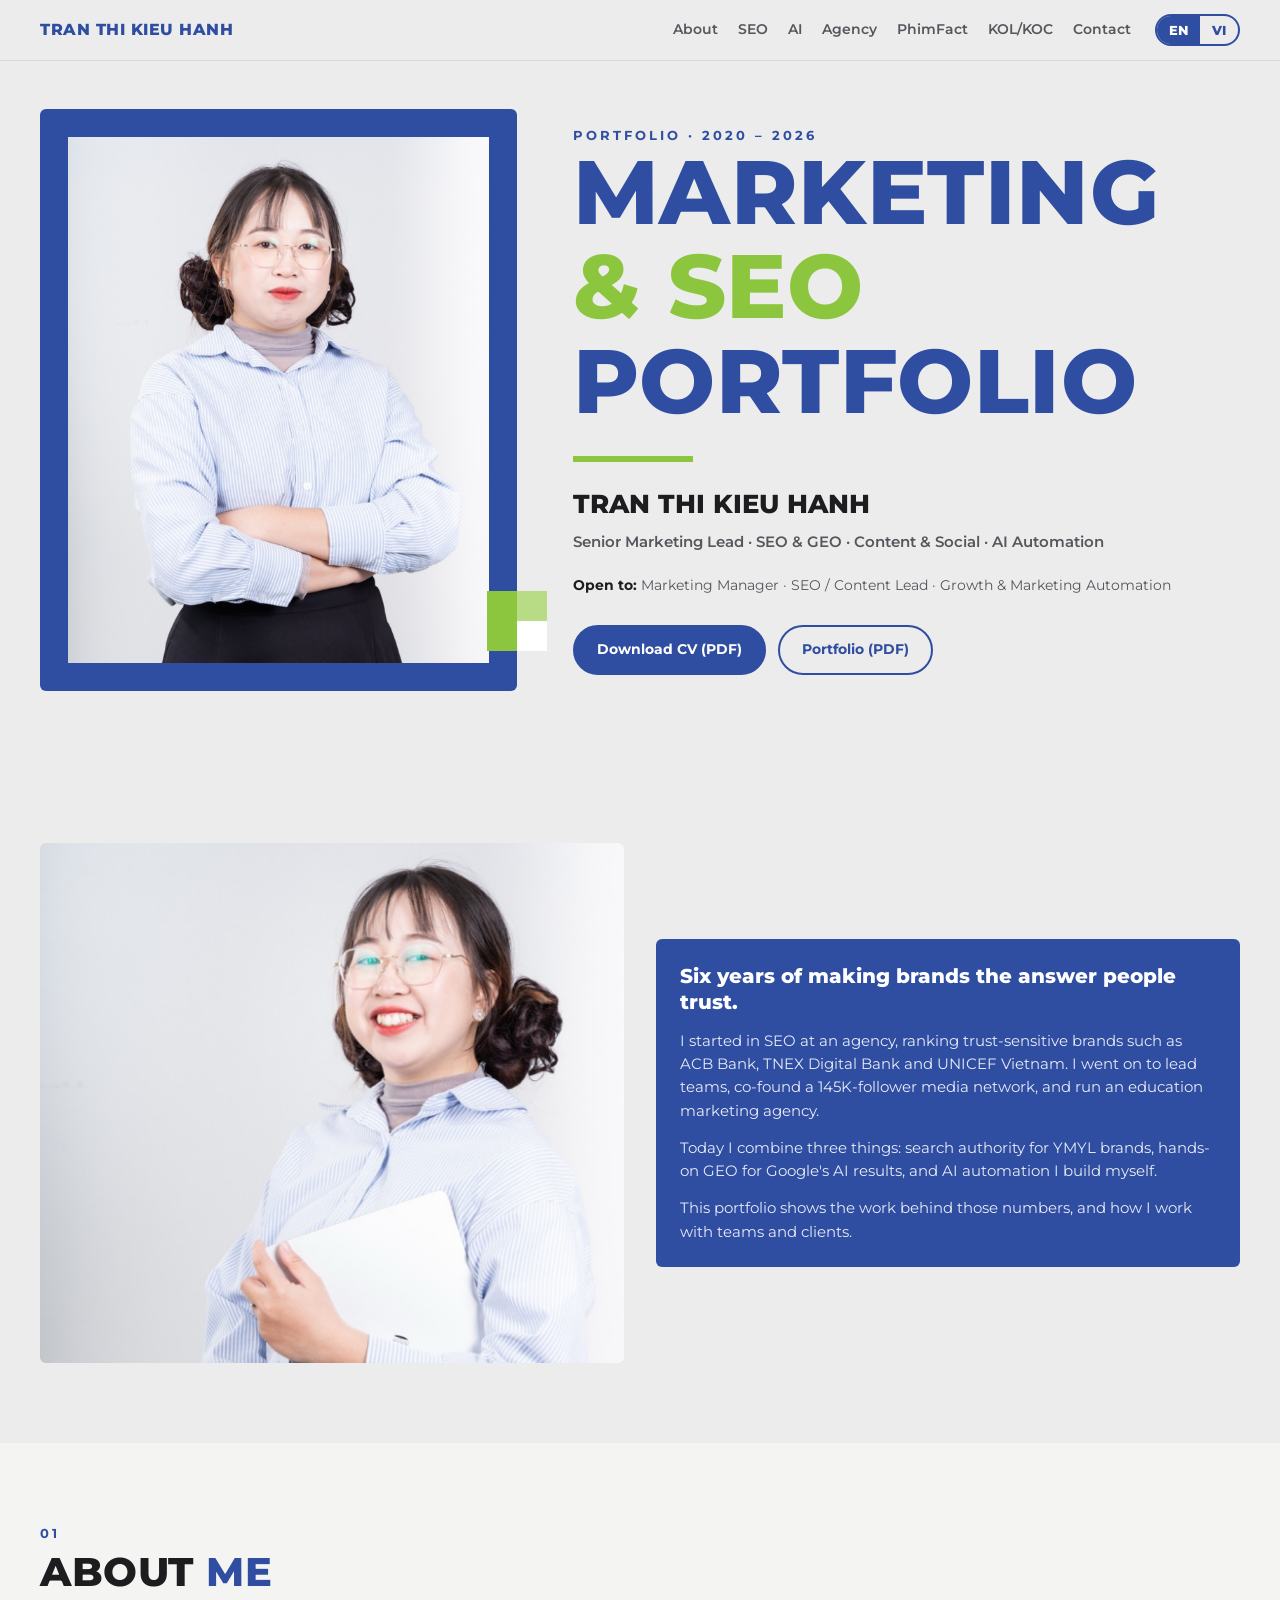
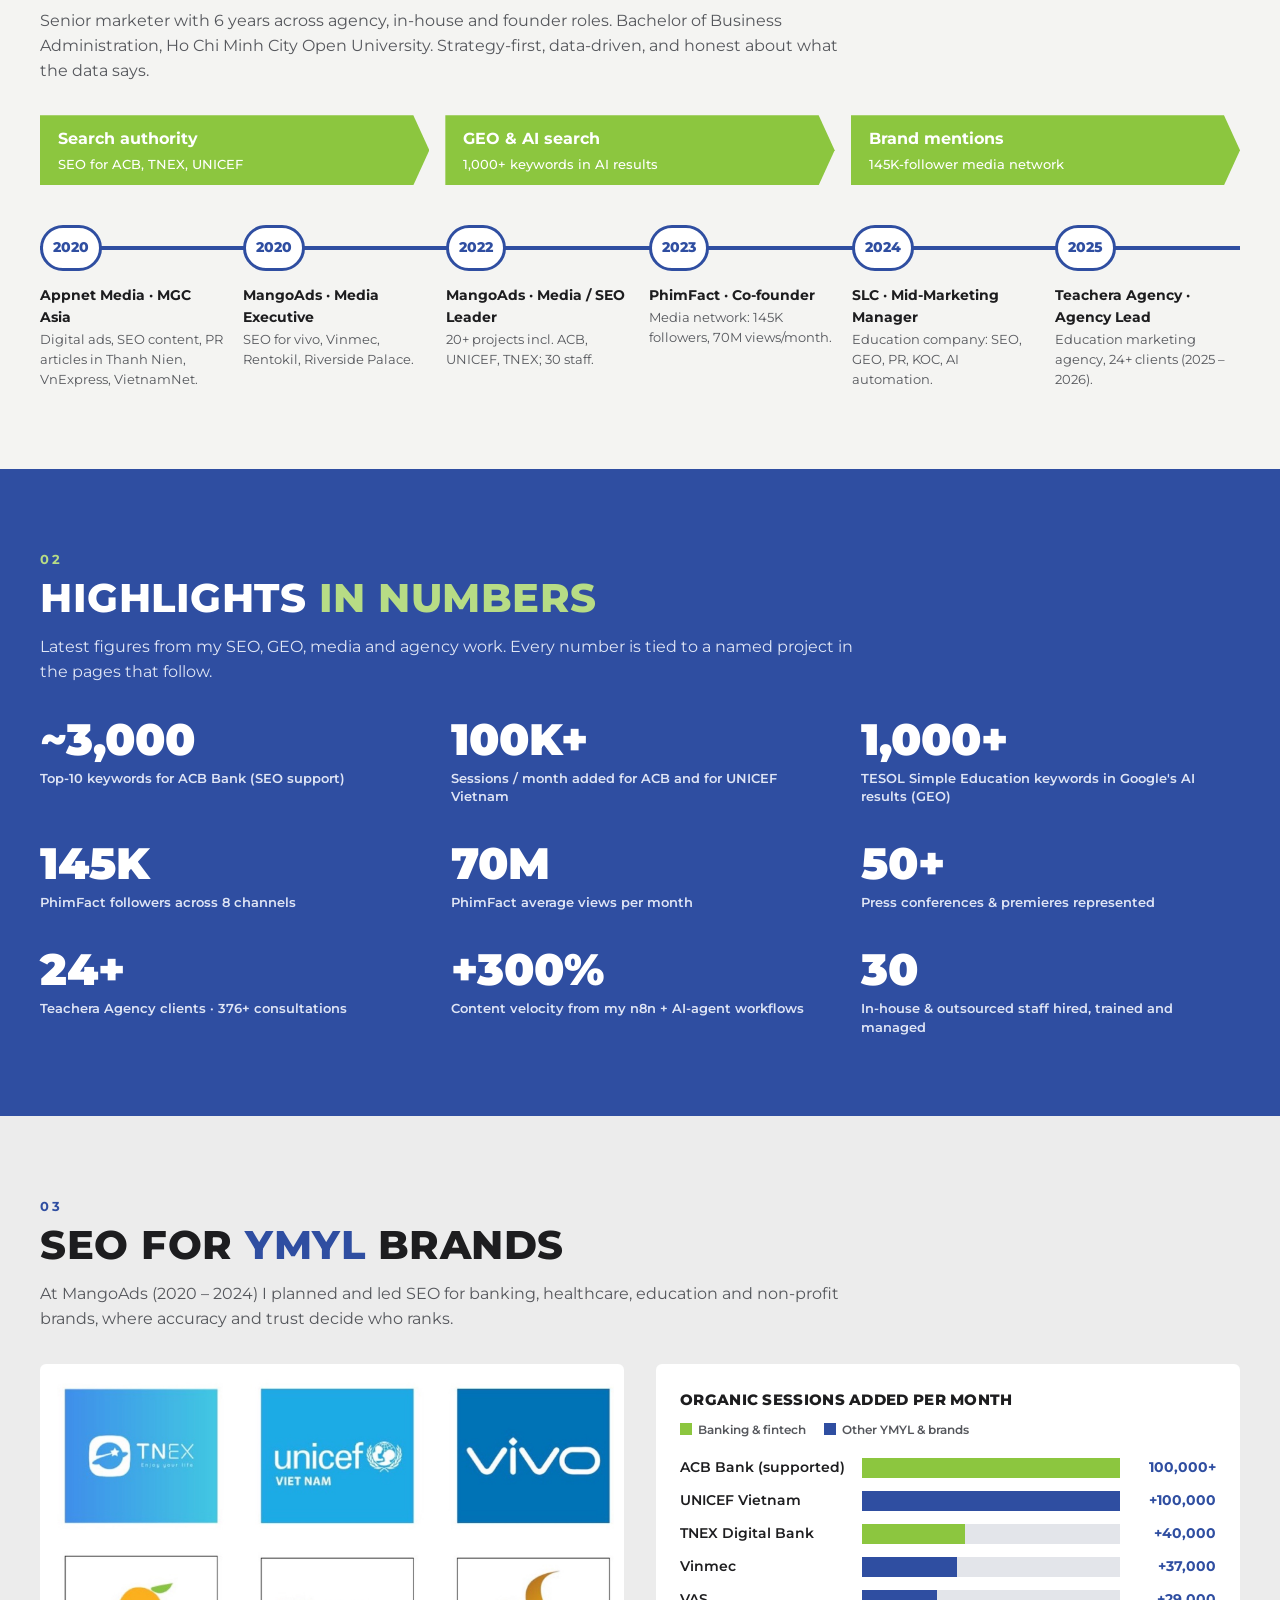
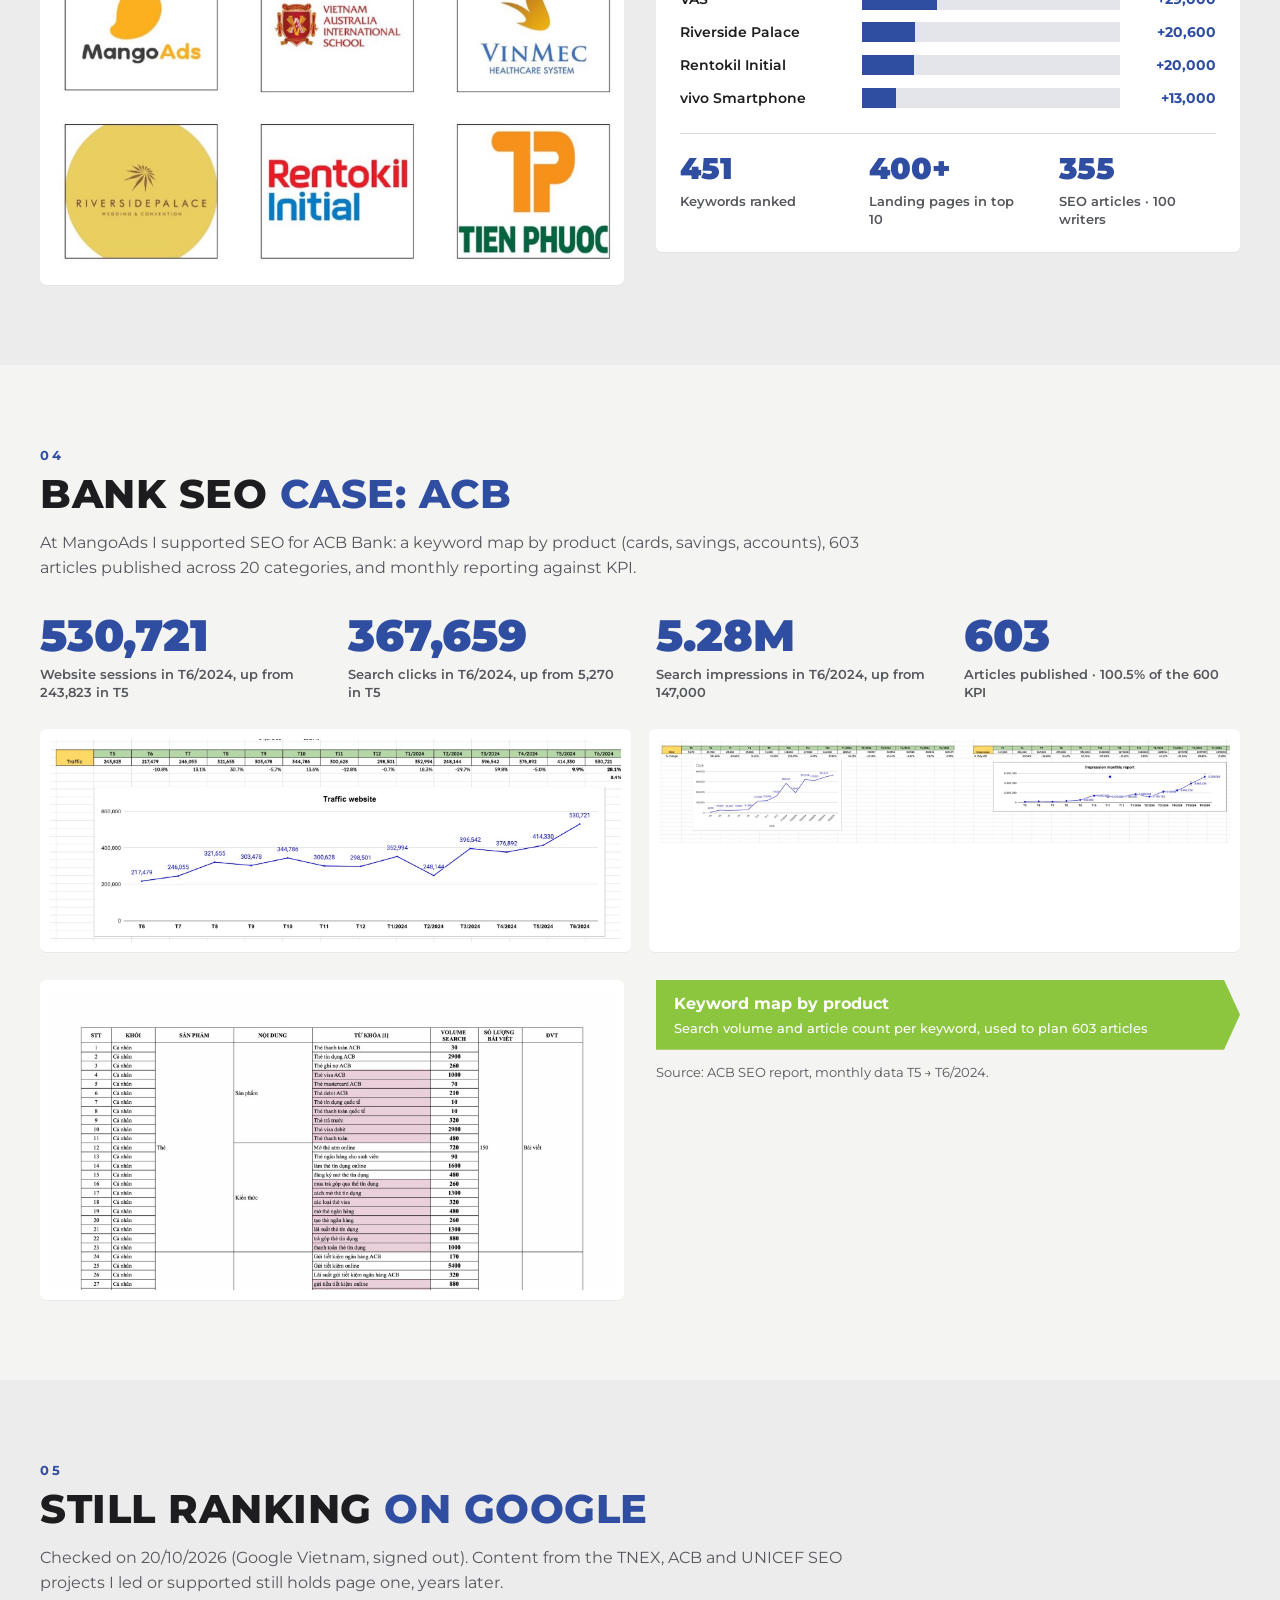
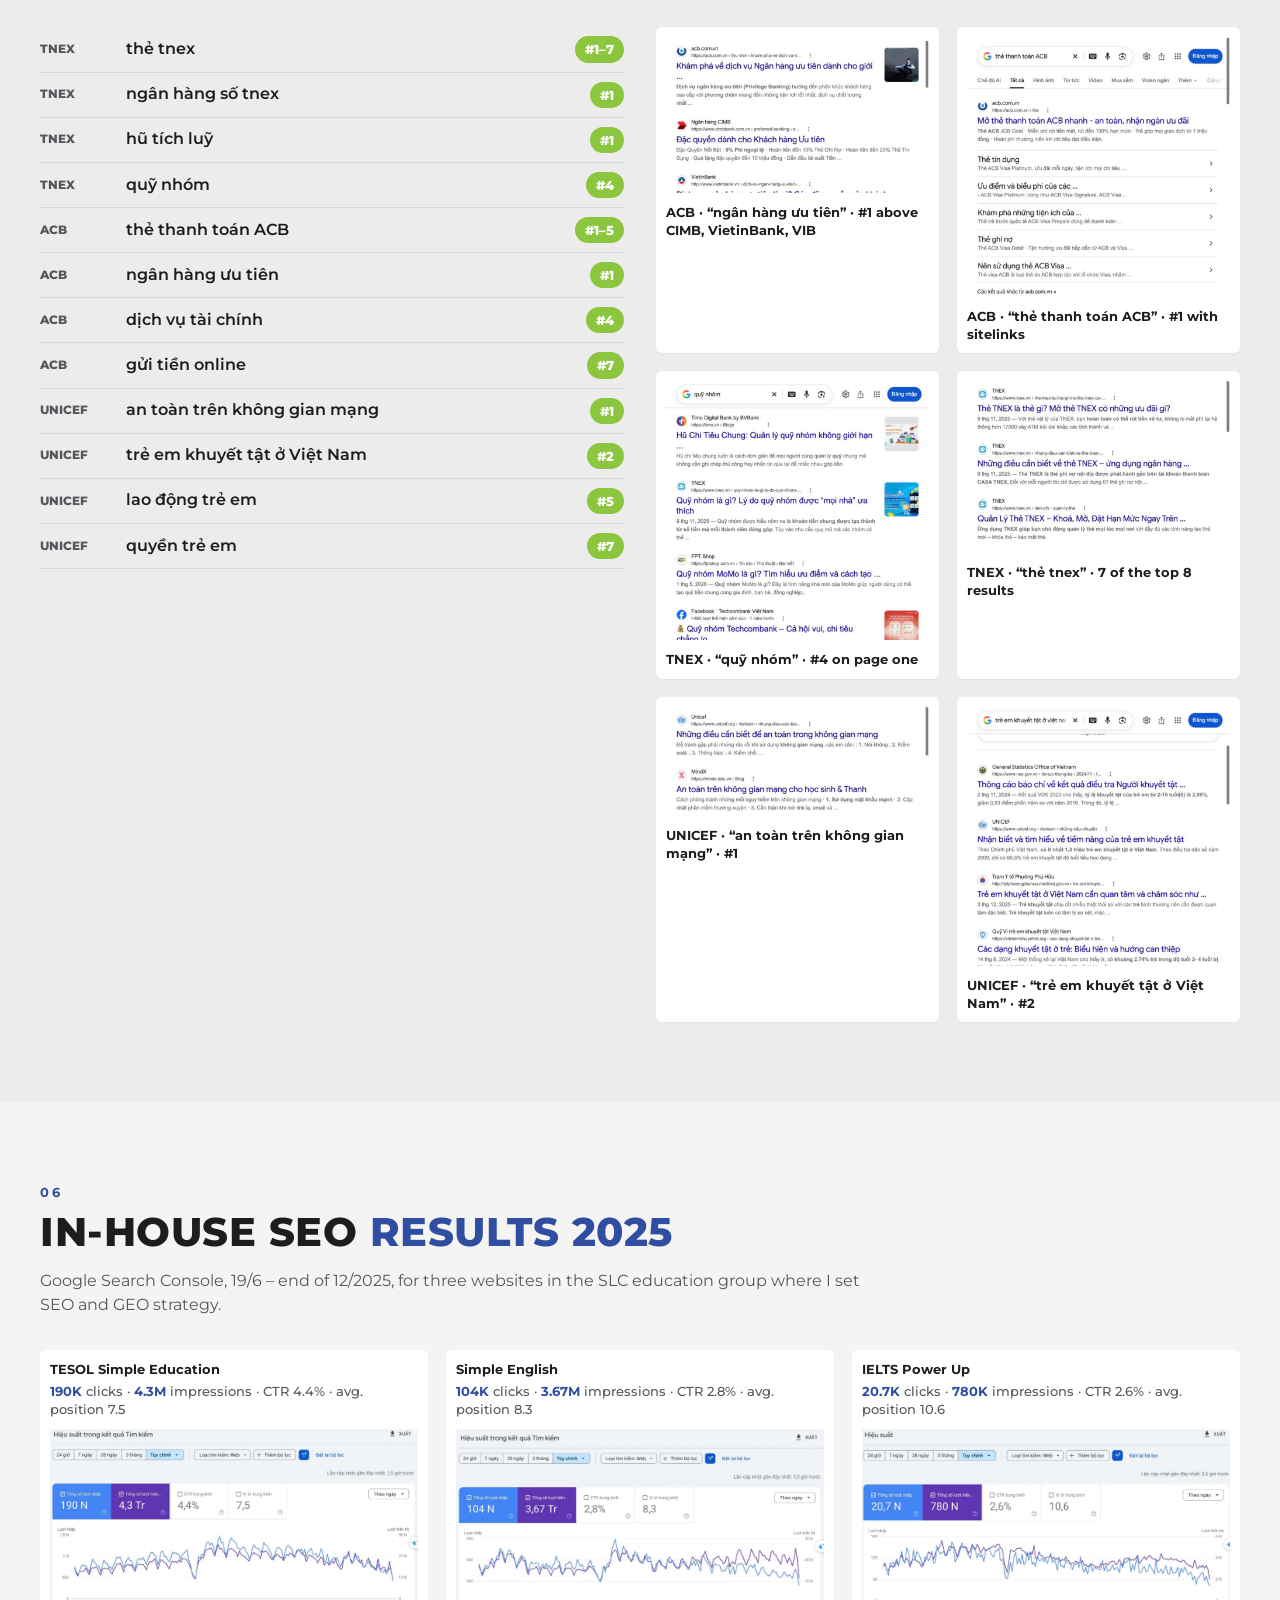
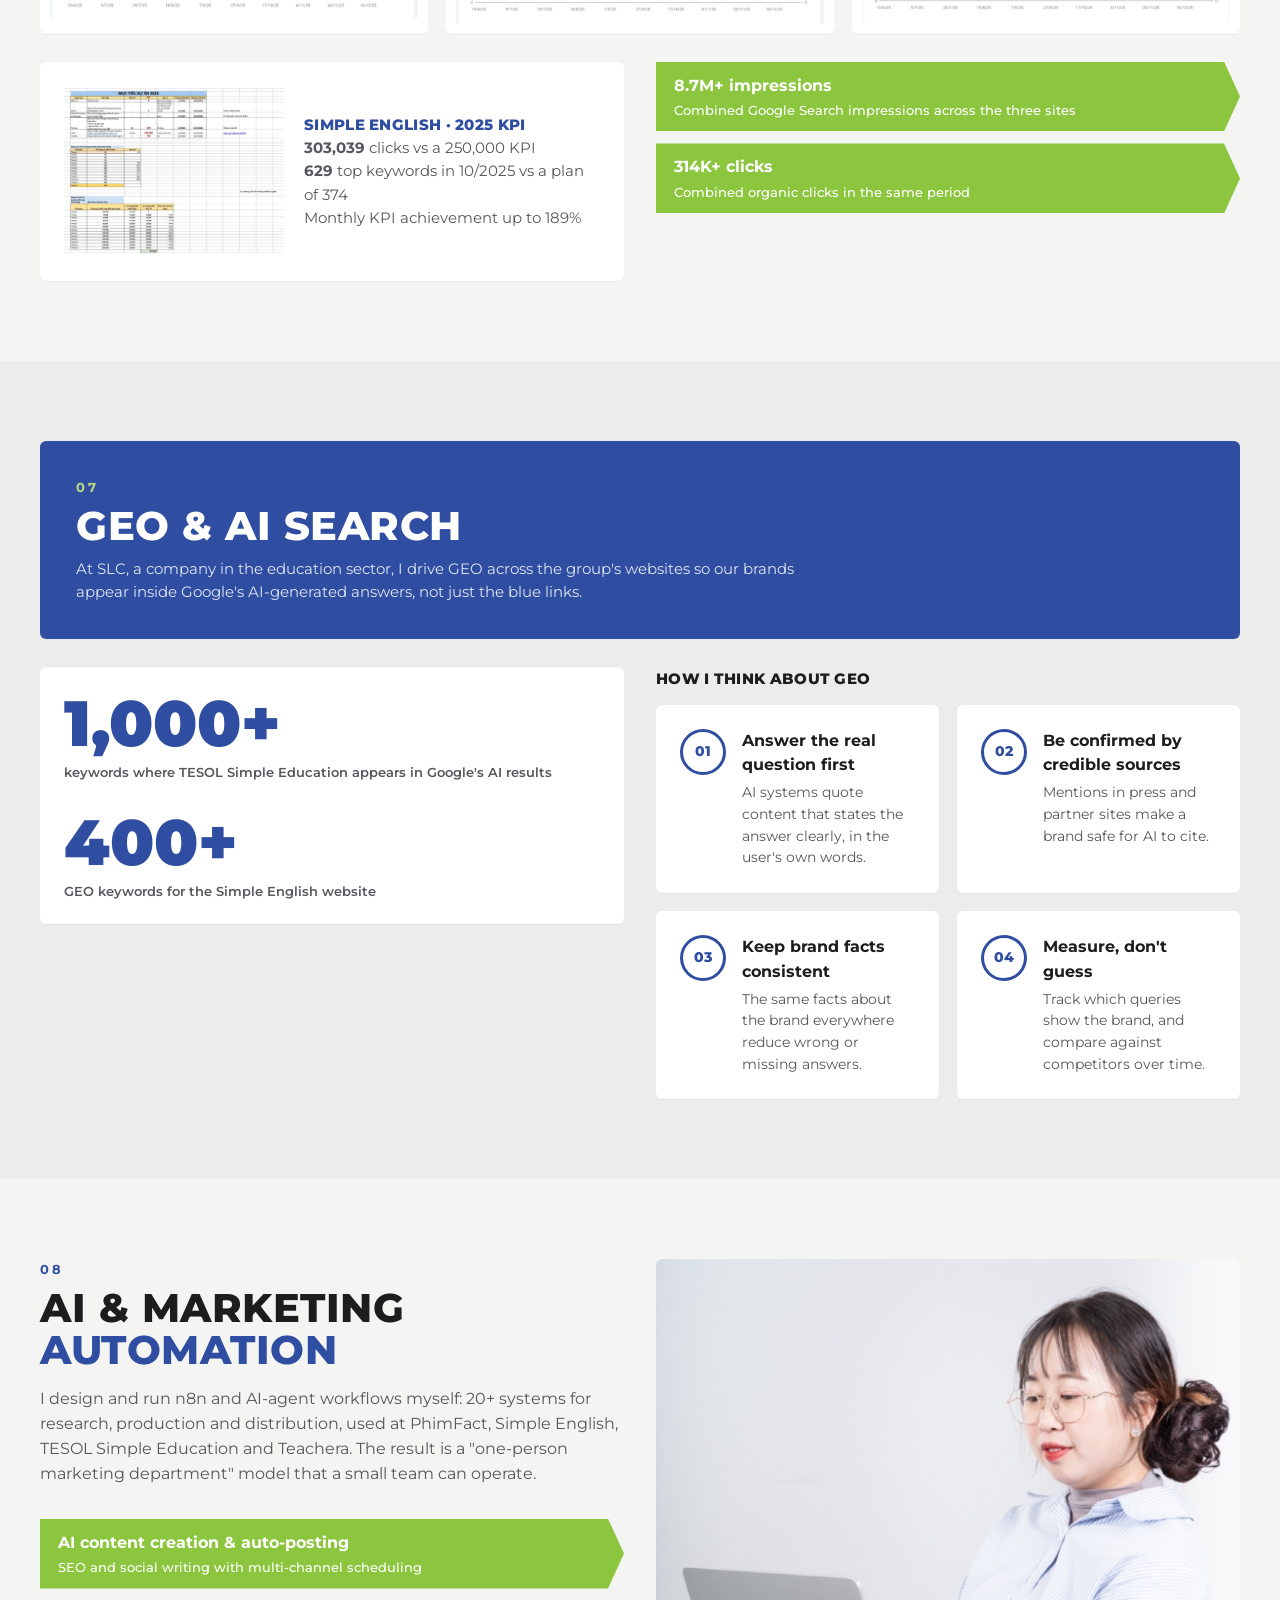
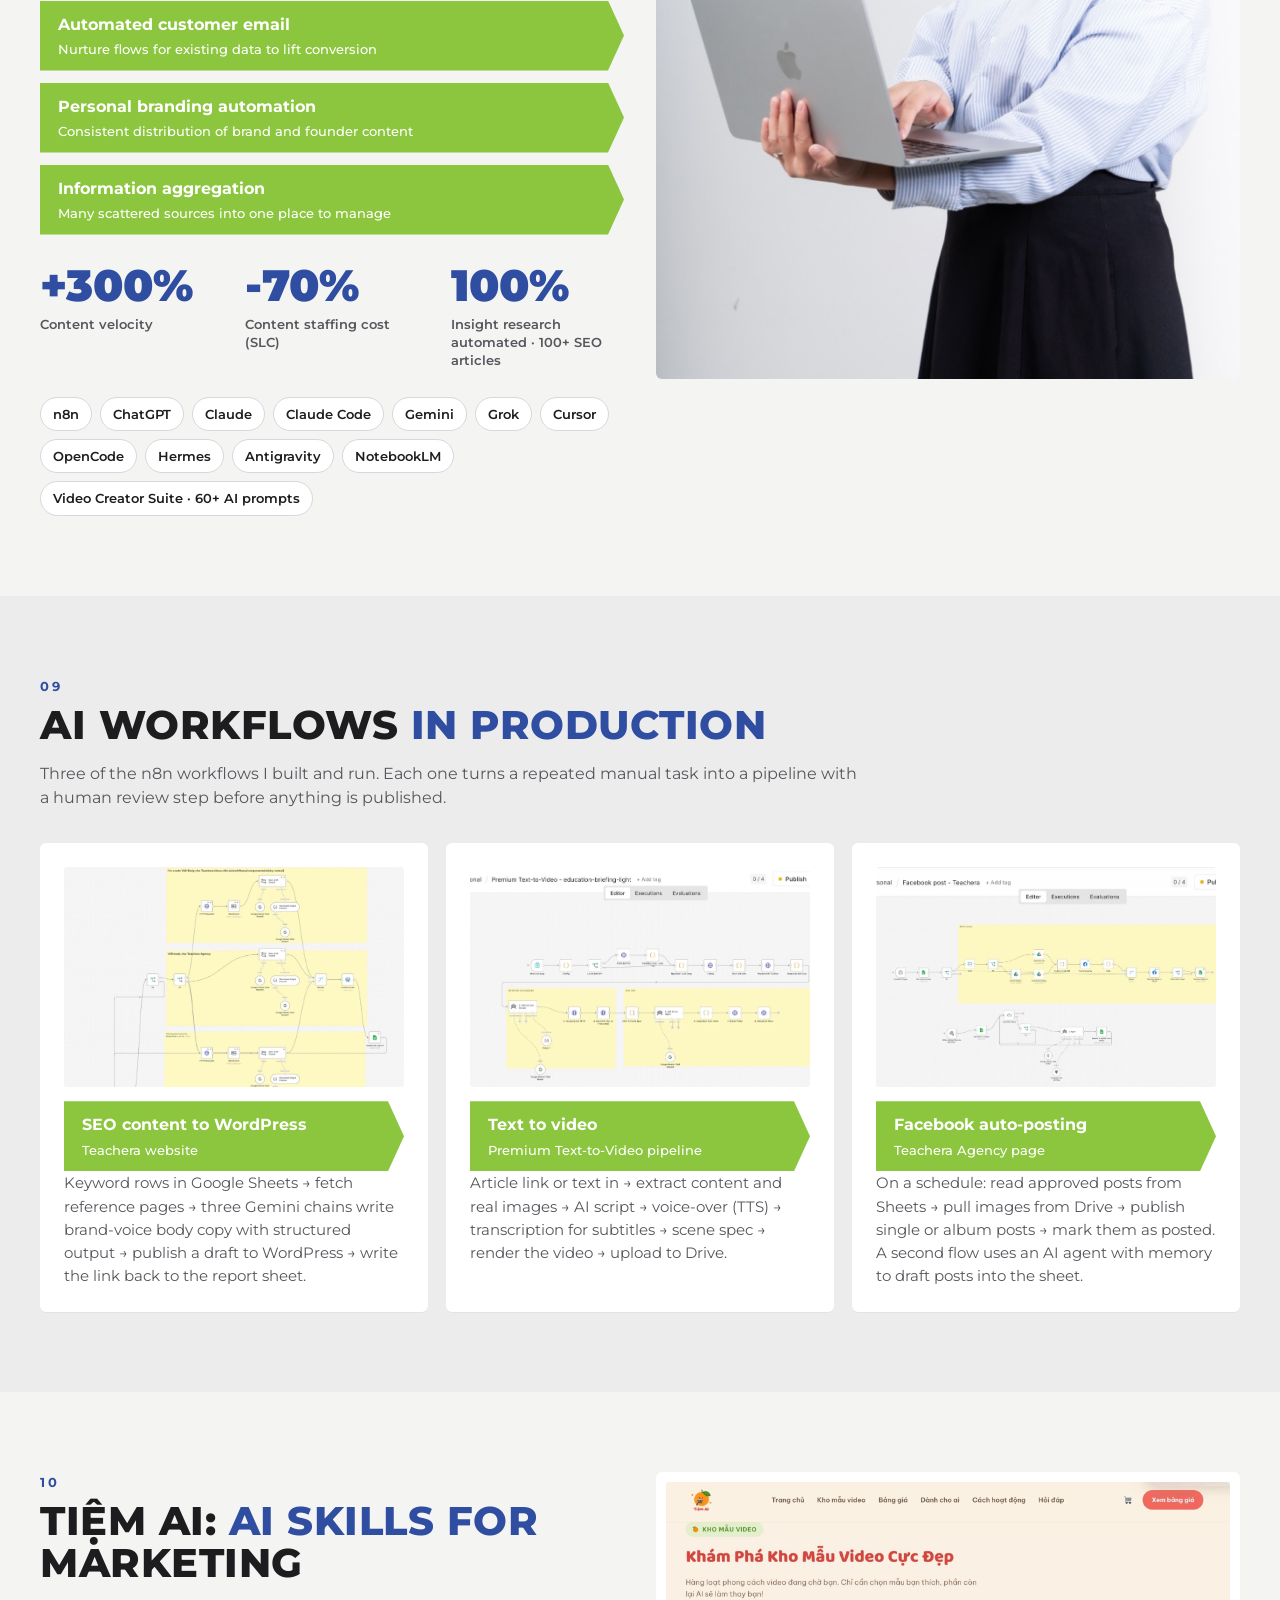
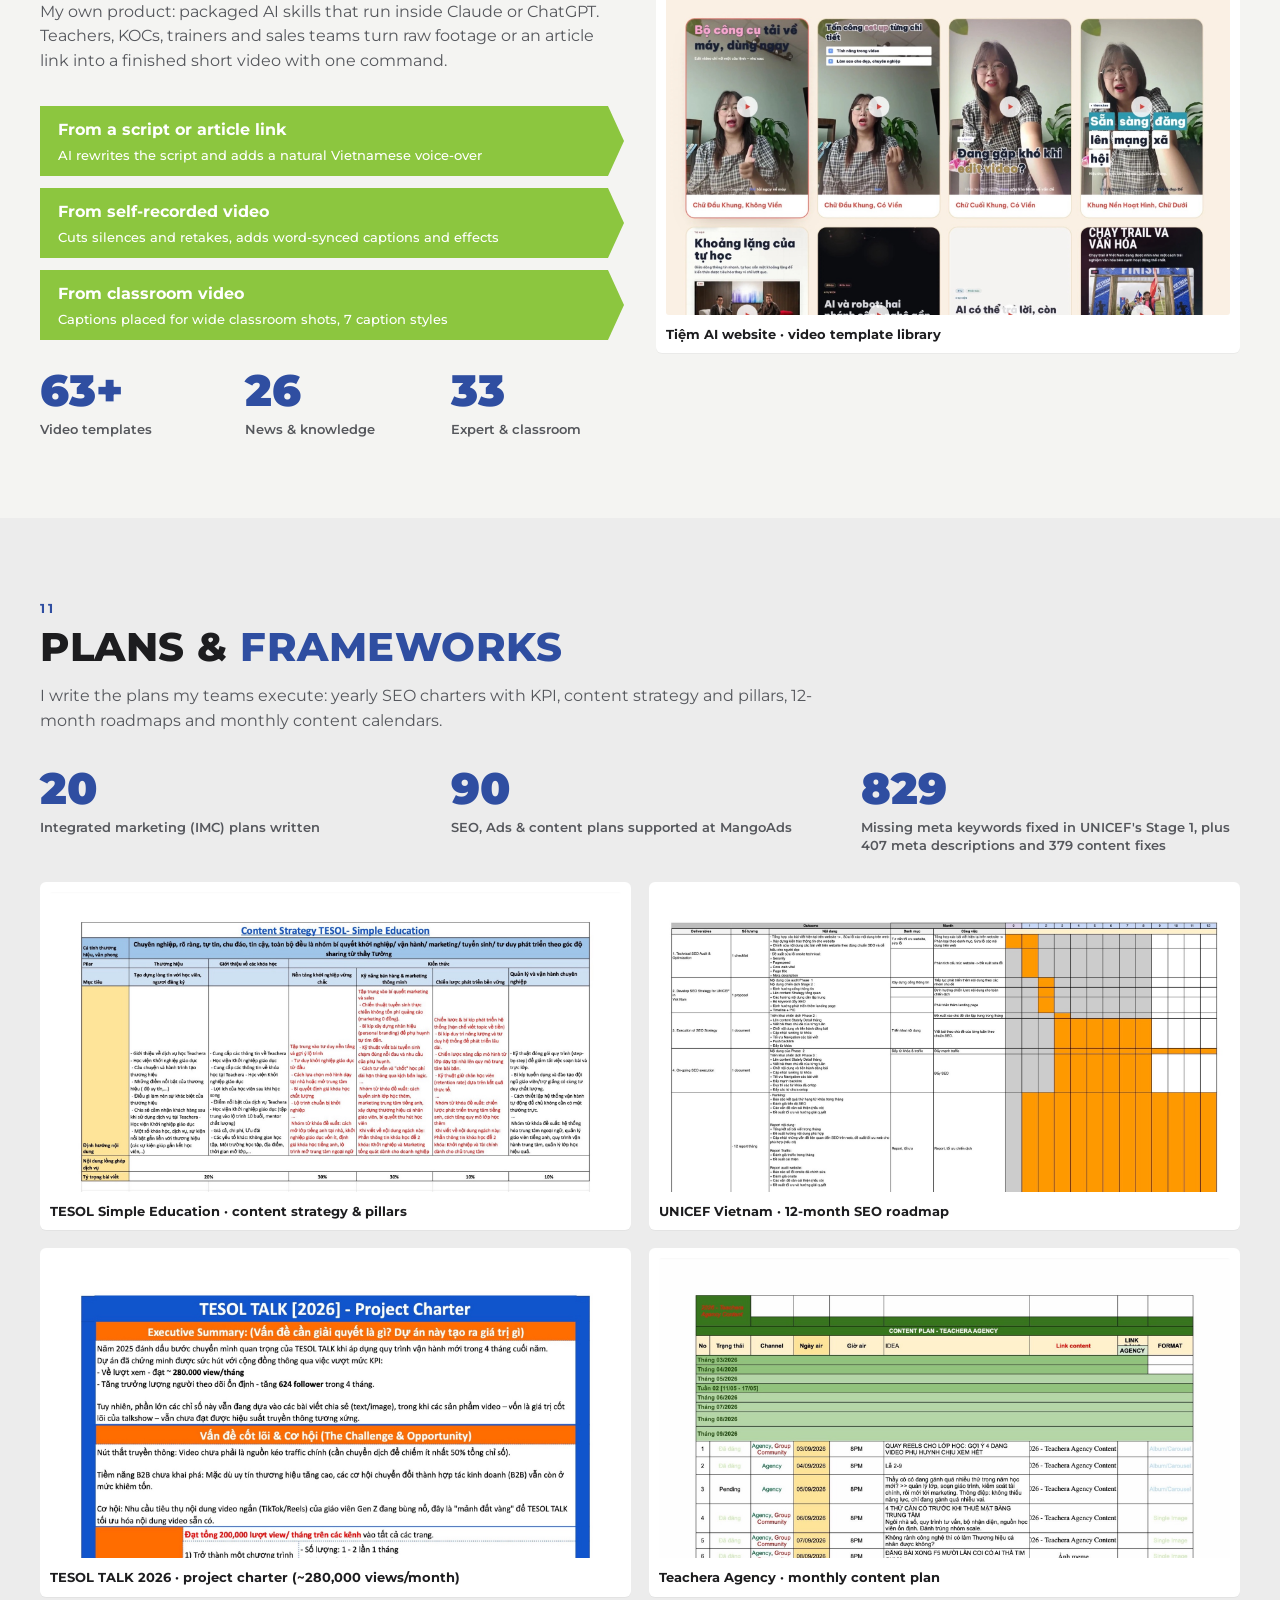
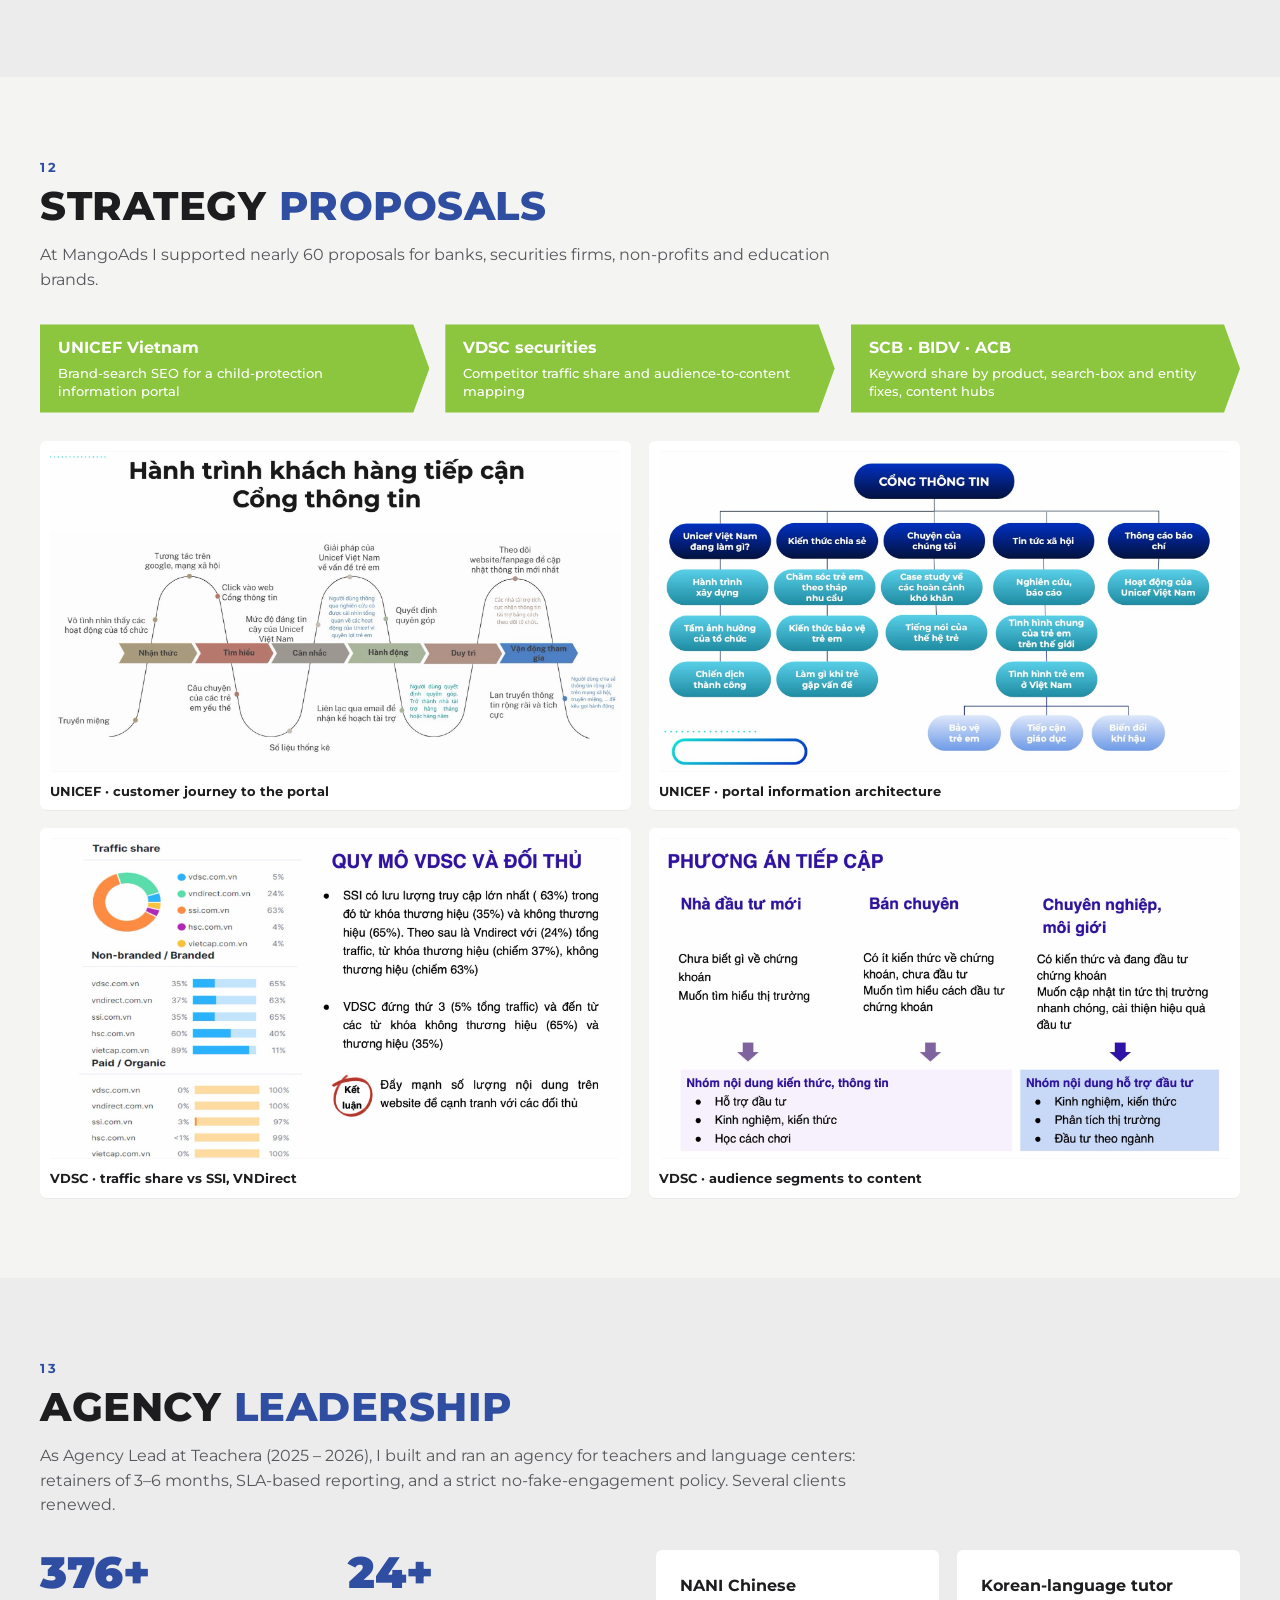
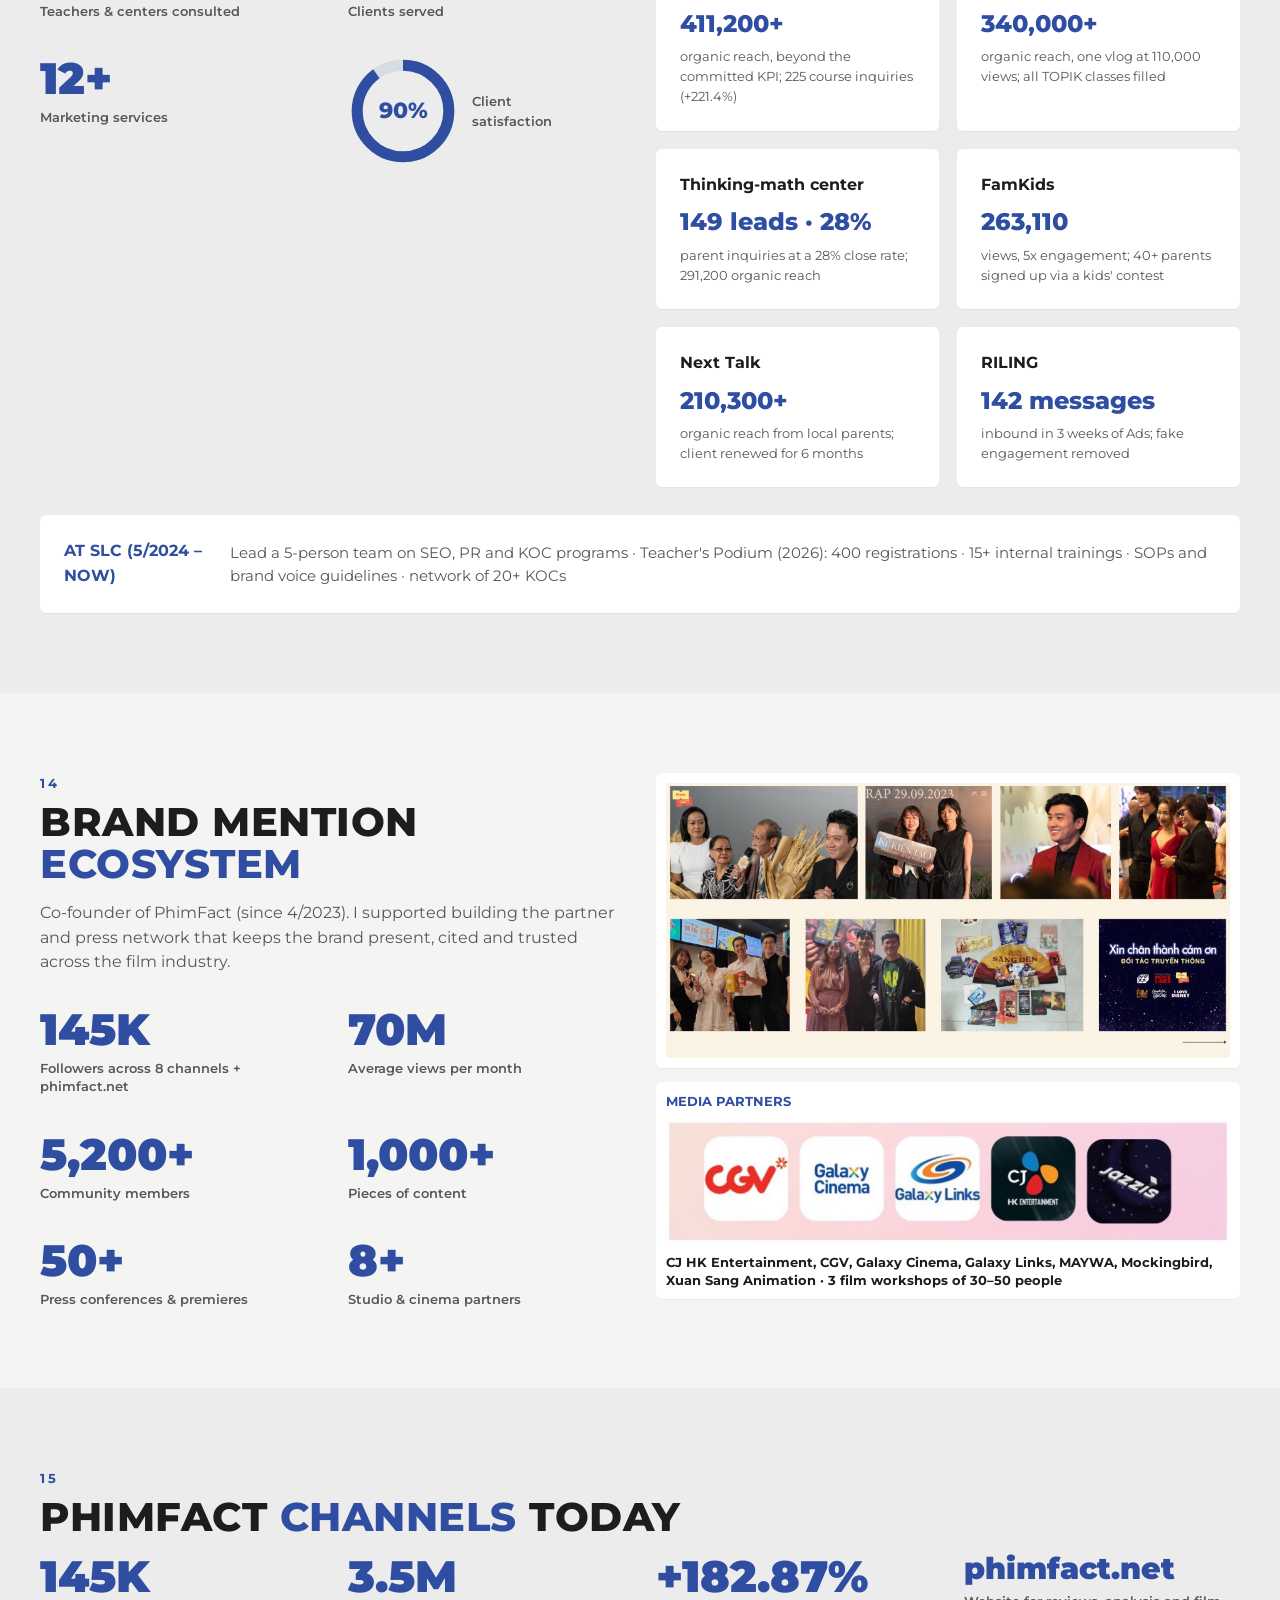
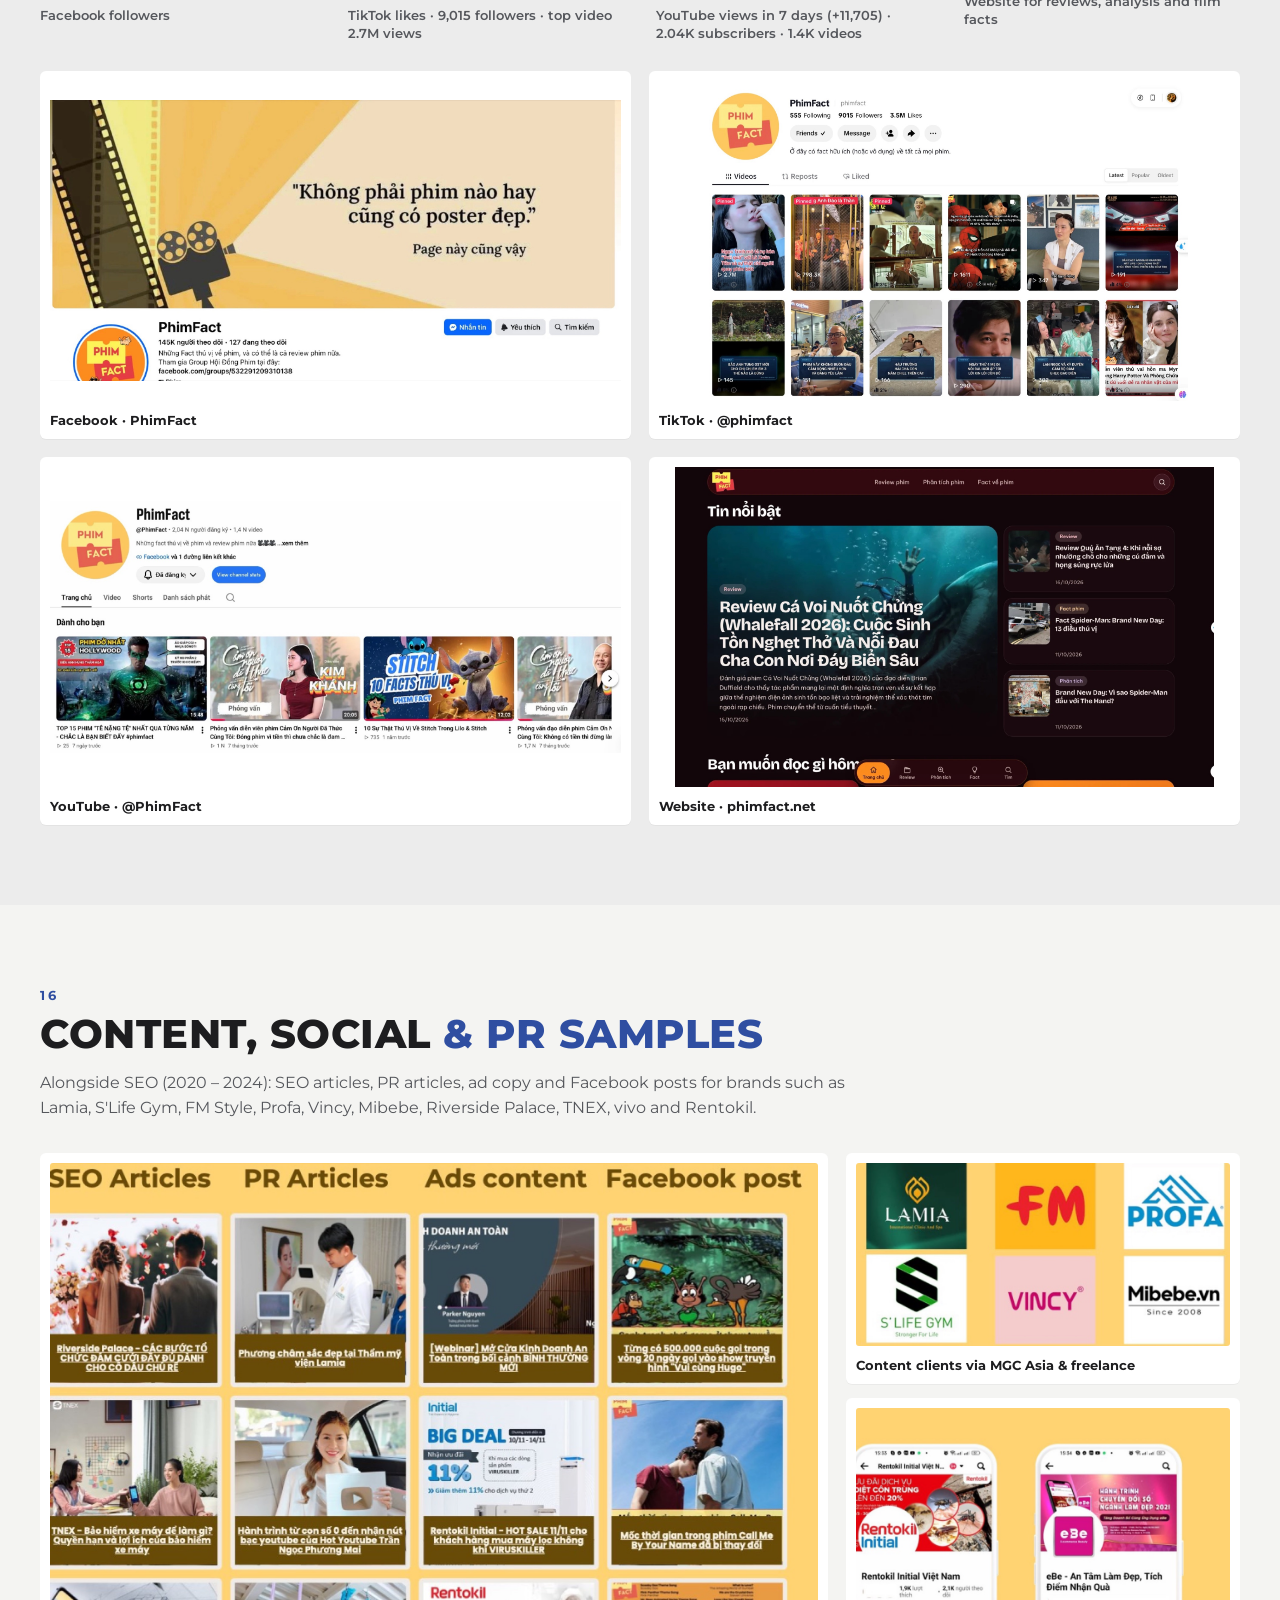
==== commit 770a1cdc: "Add KOL / KOC campaigns section (8 sample videos) Co-Authored-By: Claude Opus 5.5 <noreply@anthropic" ====
--- a/index.html
+++ b/index.html
@@ -23,6 +23,7 @@
       <a href="#ai">AI</a>
       <a href="#agency">Agency</a>
       <a href="#phimfact">PhimFact</a>
+      <a href="#koc">KOL/KOC</a>
       <a href="#contact">Contact</a>
     </nav>
     <div class="lang"><!--LANG--><a class="on" href="index.html">EN</a><a href="vi.html">VI</a><!--/LANG--></div>
@@ -411,12 +412,35 @@
   </div>
 </section>
 
+<!-- KOL KOC -->
+<section class="sec" id="koc">
+  <div class="wrap">
+    <div class="head"><div class="eyebrow">17</div><h2>KOL / KOC <span class="b">campaigns</span></h2></div>
+    <p class="lead">Sample videos from KOL and KOC bookings I arranged for the education brands I worked on: teachers, students and alumni sharing their own stories on TikTok and Facebook.</p>
+    <div class="stats three">
+      <div class="stat"><b>390K+</b><span>Total views across these 8 videos</span></div>
+      <div class="stat"><b>224.5K</b><span>Views on the top-performing video</span></div>
+      <div class="stat"><b>20+</b><span>KOCs in the network I managed</span></div>
+    </div>
+    <div class="grid4 mt koc-grid">
+      <figure class="card fig koc"><img class="zoom" src="assets/koc/koc-7.jpg" alt=""><figcaption>224.5K views</figcaption></figure>
+      <figure class="card fig koc"><img class="zoom" src="assets/koc/koc-4.jpg" alt=""><figcaption>126.8K views</figcaption></figure>
+      <figure class="card fig koc"><img class="zoom" src="assets/koc/koc-6.jpg" alt=""><figcaption>25.8K views</figcaption></figure>
+      <figure class="card fig koc"><img class="zoom" src="assets/koc/koc-5.jpg" alt=""><figcaption>6,386 views</figcaption></figure>
+      <figure class="card fig koc"><img class="zoom" src="assets/koc/koc-8.jpg" alt=""><figcaption>3.8K views</figcaption></figure>
+      <figure class="card fig koc"><img class="zoom" src="assets/koc/koc-1.jpg" alt=""><figcaption>1.7K views</figcaption></figure>
+      <figure class="card fig koc"><img class="zoom" src="assets/koc/koc-2.jpg" alt=""><figcaption>1.6K views</figcaption></figure>
+      <figure class="card fig koc"><img class="zoom" src="assets/koc/koc-3.jpg" alt=""><figcaption>1,071 views</figcaption></figure>
+    </div>
+  </div>
+</section>
+
 <!-- PR & SPEAKING -->
-<section class="sec">
+<section class="sec alt">
   <div class="wrap two top">
     <figure class="pr-photo"><img src="assets/hoasen.jpg" alt=""></figure>
     <div>
-      <div class="head"><div class="eyebrow">17</div><h2>PR, community <span class="b">&amp; speaking</span></h2></div>
+      <div class="head"><div class="eyebrow">18</div><h2>PR, community <span class="b">&amp; speaking</span></h2></div>
       <div class="steps">
         <div class="step"><span class="num">01</span><div><b>Digital PR in major media</b><p>Placements and press work with VTV, Thanh Nien, Tuoi Tre, Dan Tri, VnExpress, VietnamNet and CafeF.</p></div></div>
         <div class="step"><span class="num">02</span><div><b>KOL / KOC programs</b><p>Micro-influencer bookings for education, cutting ad costs by up to 25%; contract terms drafted in-house.</p></div></div>
@@ -428,9 +452,9 @@
 </section>
 
 <!-- HOW I WORK -->
-<section class="sec alt">
-  <div class="wrap">
-    <div class="banner row-b"><div><div class="eyebrow light">18</div><h2 class="w">How I work</h2><p>The same four steps across agency, in-house and my own projects.</p></div><img src="assets/hanh-129.jpg" alt=""></div>
+<section class="sec">
+  <div class="wrap">
+    <div class="banner row-b"><div><div class="eyebrow light">19</div><h2 class="w">How I work</h2><p>The same four steps across agency, in-house and my own projects.</p></div><img src="assets/hanh-129.jpg" alt=""></div>
     <div class="grid4 mt">
       <div class="card pad"><span class="num">01</span><h4 class="mt-s">Research &amp; audit</h4><p>Start from the business goal, then audit the website, channels, competitors and audience. Talk to sales or teachers to hear the questions customers really ask.</p></div>
       <div class="card pad"><span class="num">02</span><h4 class="mt-s">Plan</h4><p>Set KPIs, content pillars, channel mix and a monthly calendar in one plan the team can follow. Agree on how results will be reported before work starts.</p></div>
@@ -446,10 +470,10 @@
 </section>
 
 <!-- SKILLS -->
-<section class="sec">
+<section class="sec alt">
   <div class="wrap two top">
     <div>
-      <div class="head"><div class="eyebrow">19</div><h2>Skills &amp; <span class="b">tools</span></h2></div>
+      <div class="head"><div class="eyebrow">20</div><h2>Skills &amp; <span class="b">tools</span></h2></div>
       <div class="stack">
         <div class="tab">GEO / AI search optimization</div>
         <div class="tab">Technical SEO, on-page SEO &amp; site audits</div>
@@ -479,7 +503,7 @@
 <section class="contact" id="contact">
   <div class="wrap two">
     <div>
-      <div class="eyebrow light">20 · Contact</div>
+      <div class="eyebrow light">21 · Contact</div>
       <h2 class="w xl">Let's work together</h2>
       <div class="bar"></div>
       <div class="name w">Tran Thi Kieu Hanh</div>
--- a/style.css
+++ b/style.css
@@ -135,6 +135,9 @@
 .stat.txt b { font-size: clamp(22px, 2.4vw, 30px); }
 .even .fig img { height: 320px; object-fit: contain; }
 
+.koc img { aspect-ratio: 3/4; object-fit: cover; object-position: top; }
+.koc figcaption { color: var(--blue); font-weight: 800; }
+
 /* timeline */
 .timeline { display: grid; grid-template-columns: repeat(6, 1fr); gap: 18px; margin-top: 40px; position: relative; }
 .timeline::before { content: ""; position: absolute; left: 0; right: 0; top: 21px; height: 4px; background: var(--blue); }
@@ -227,5 +230,7 @@
   .row-b img { width: 96px; height: 96px; }
   .banner { padding: 26px 20px; }
   .fig img.crop { height: 220px; }
+  .koc-grid { grid-template-columns: repeat(2, 1fr); gap: 12px; }
+  .koc-grid .fig { padding: 6px; }
   .even .fig img { height: auto; }
 }
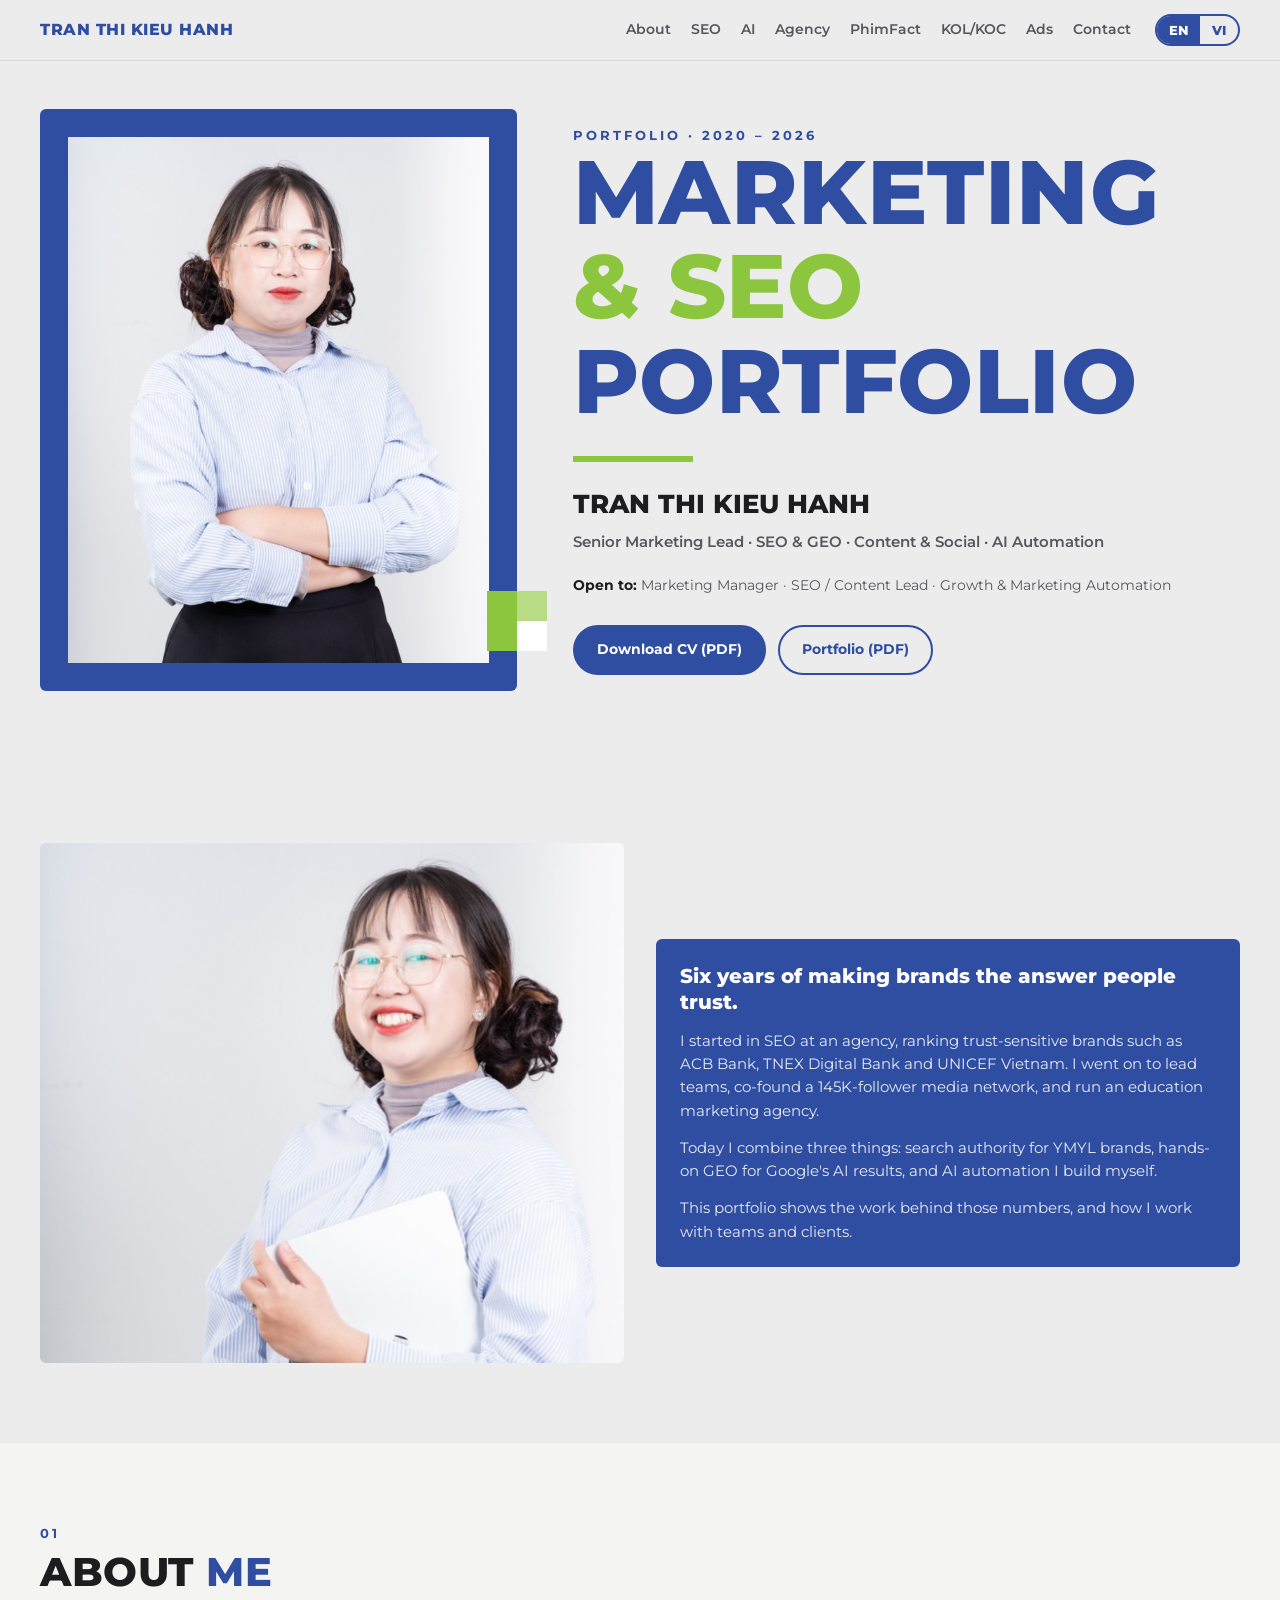
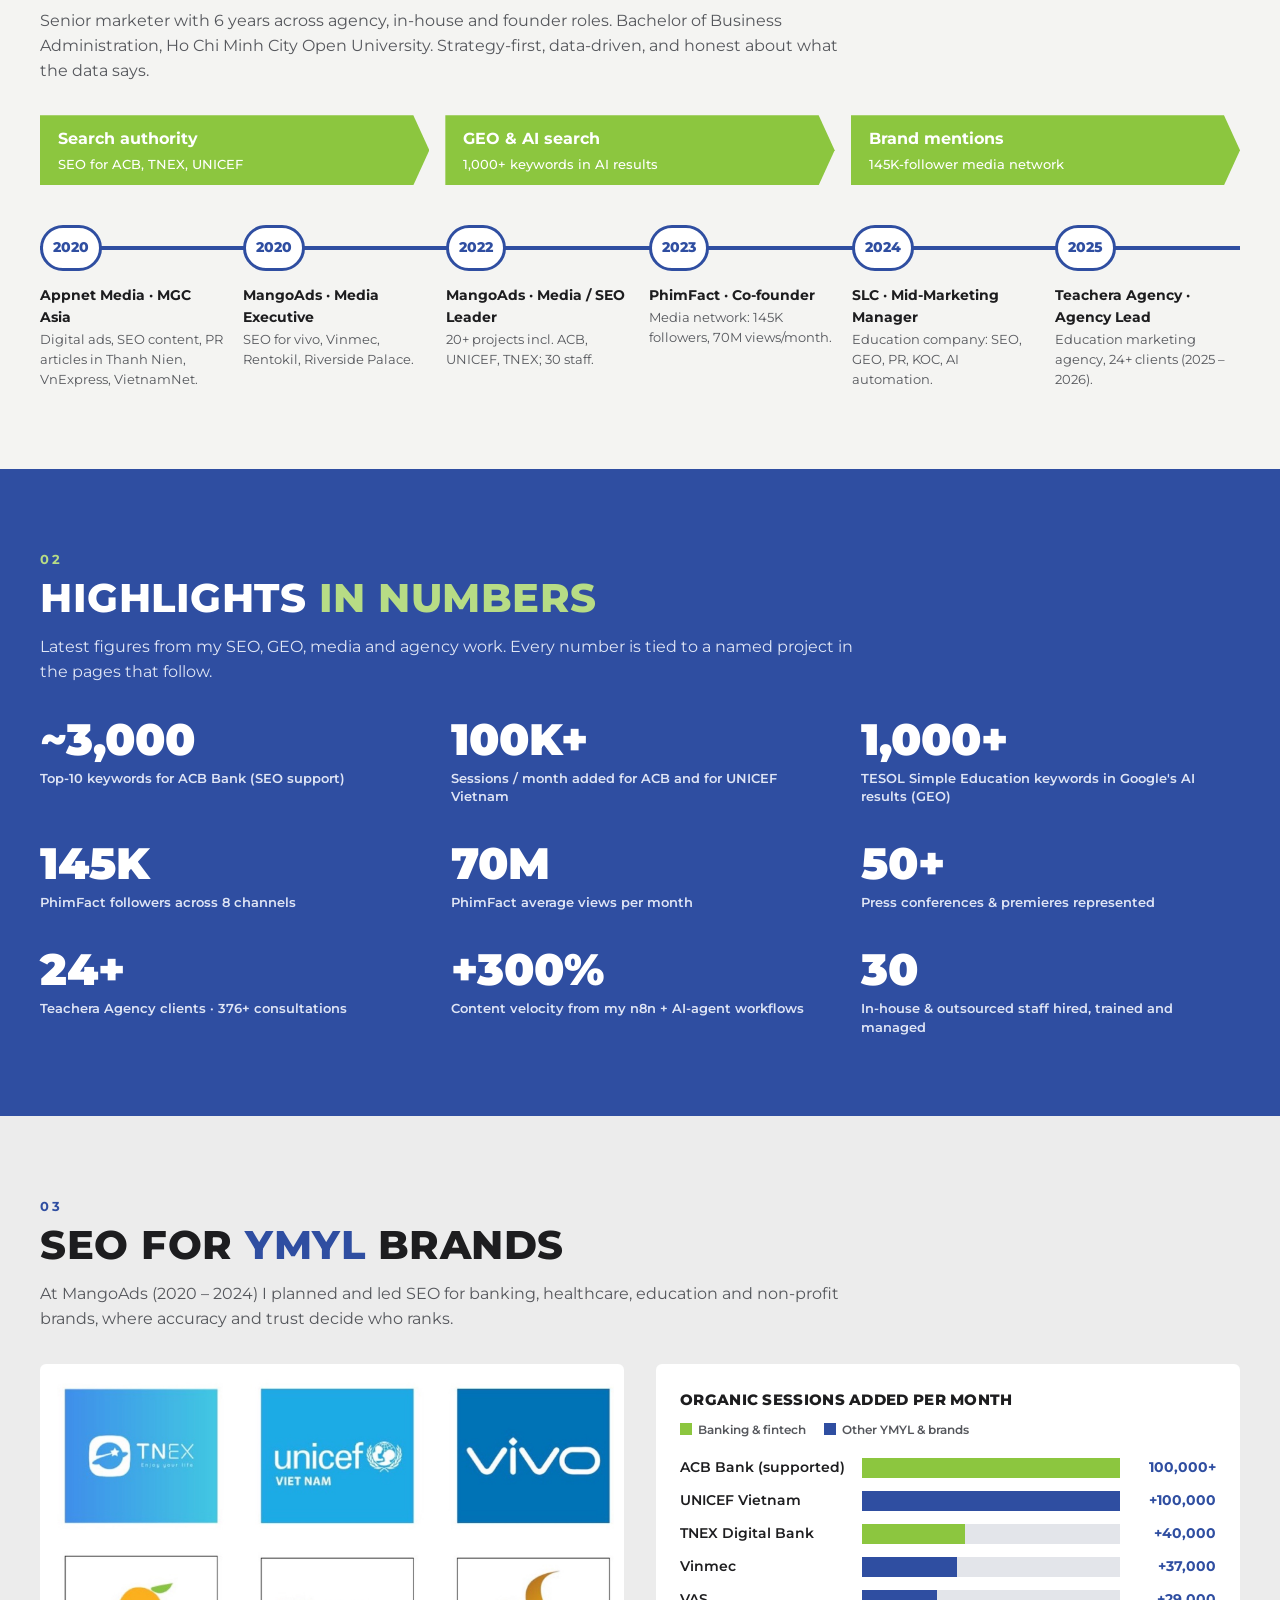
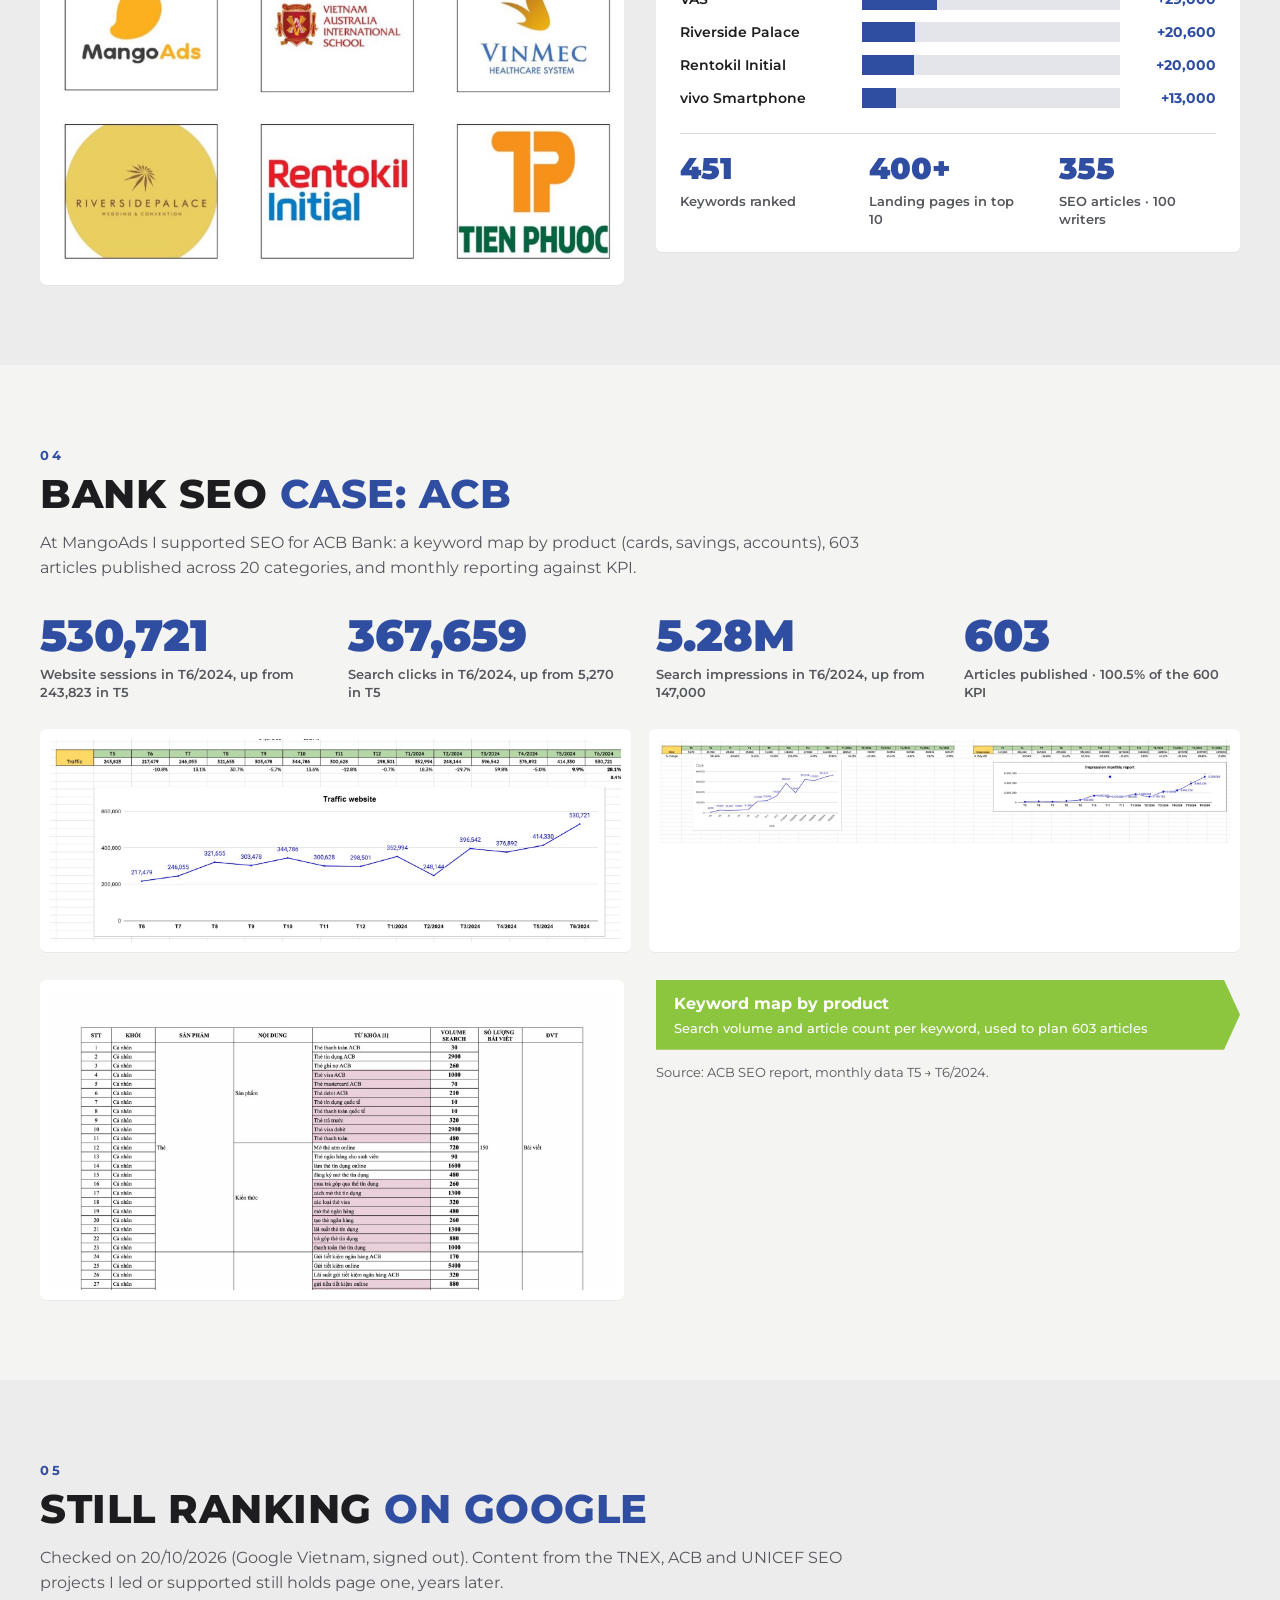
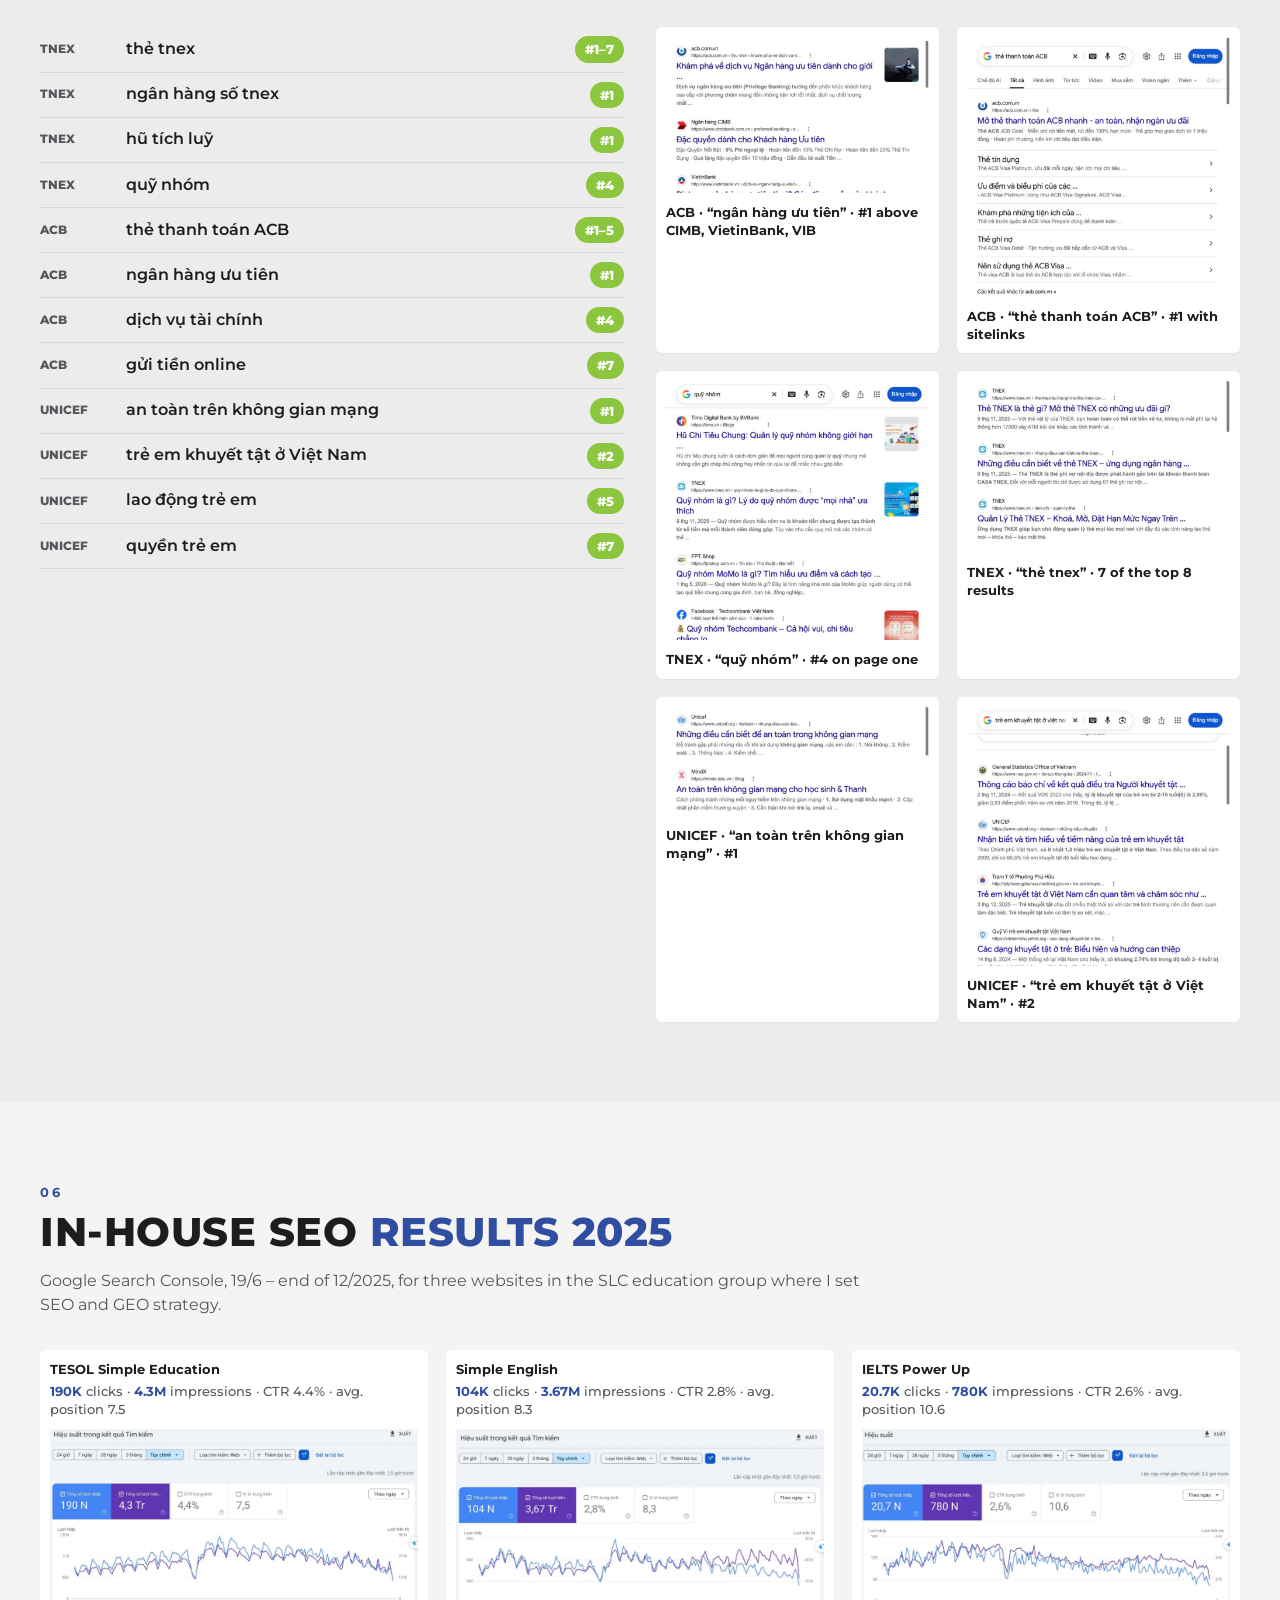
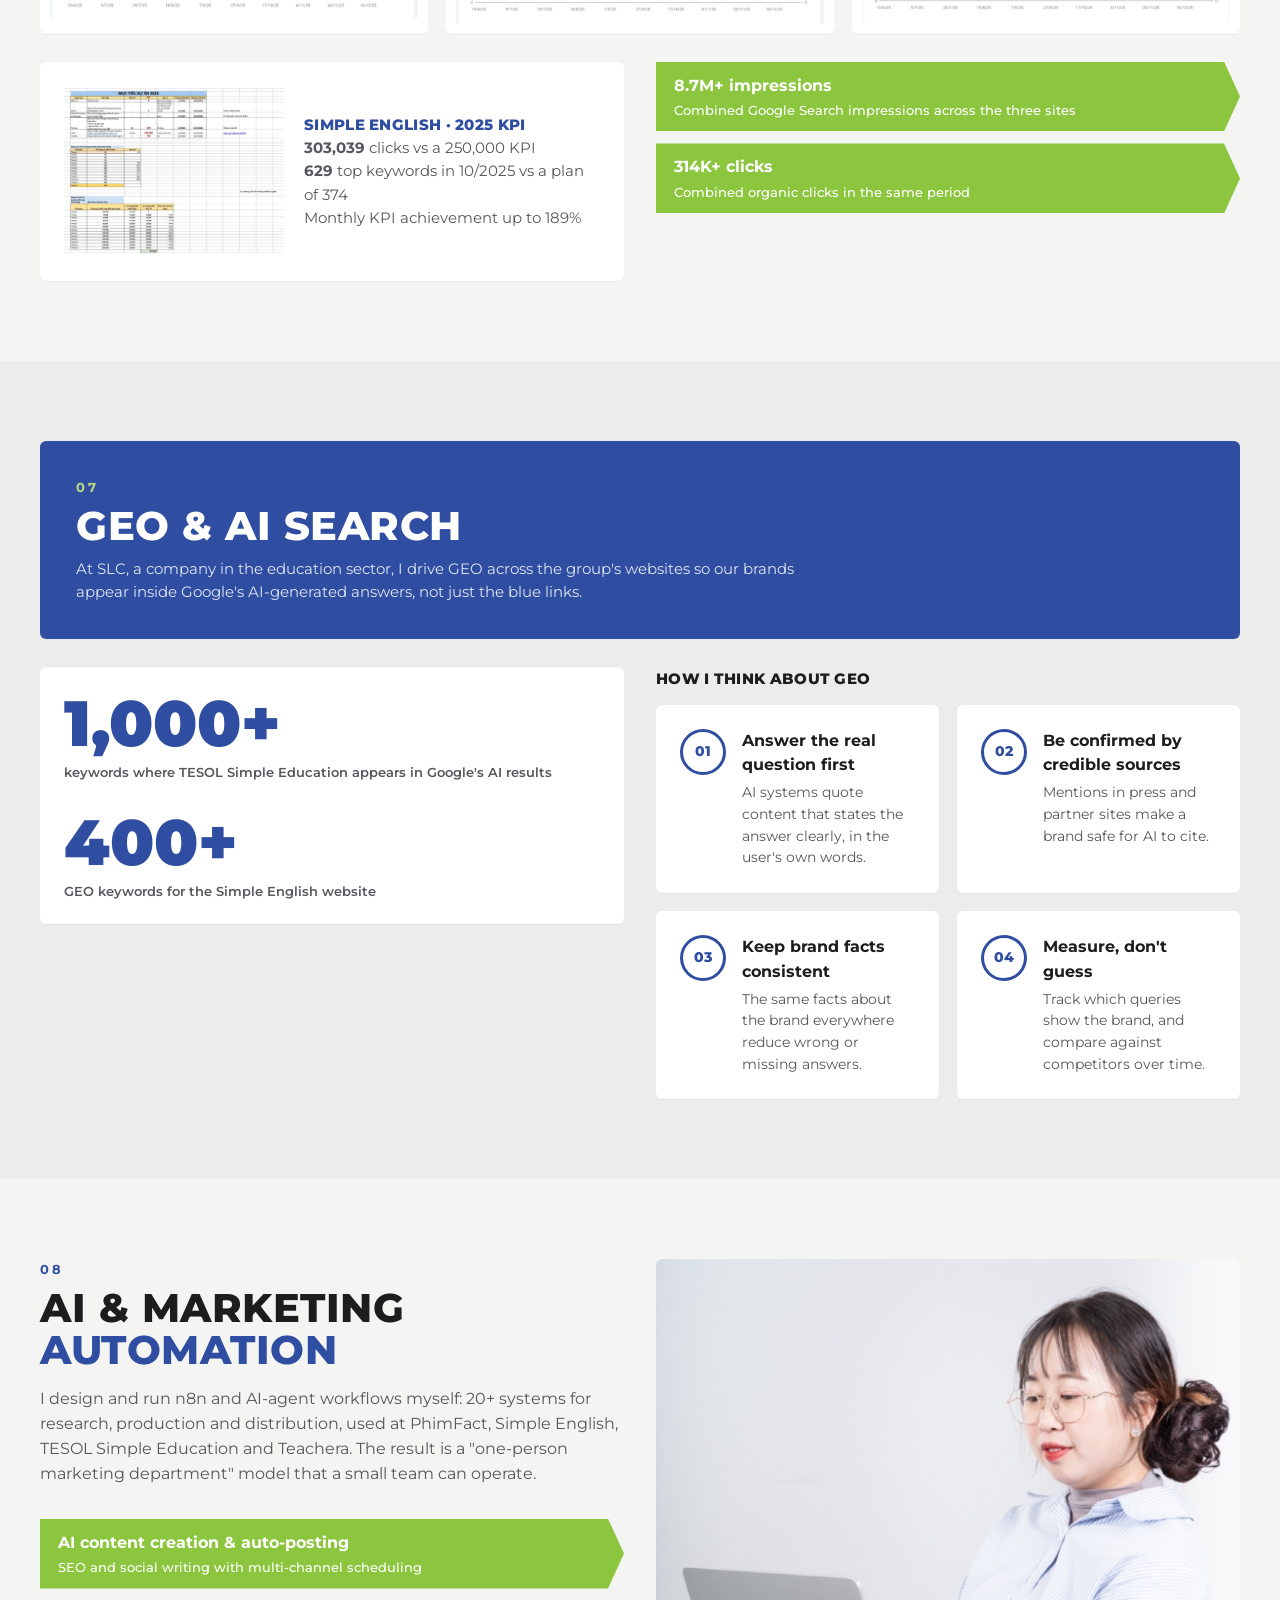
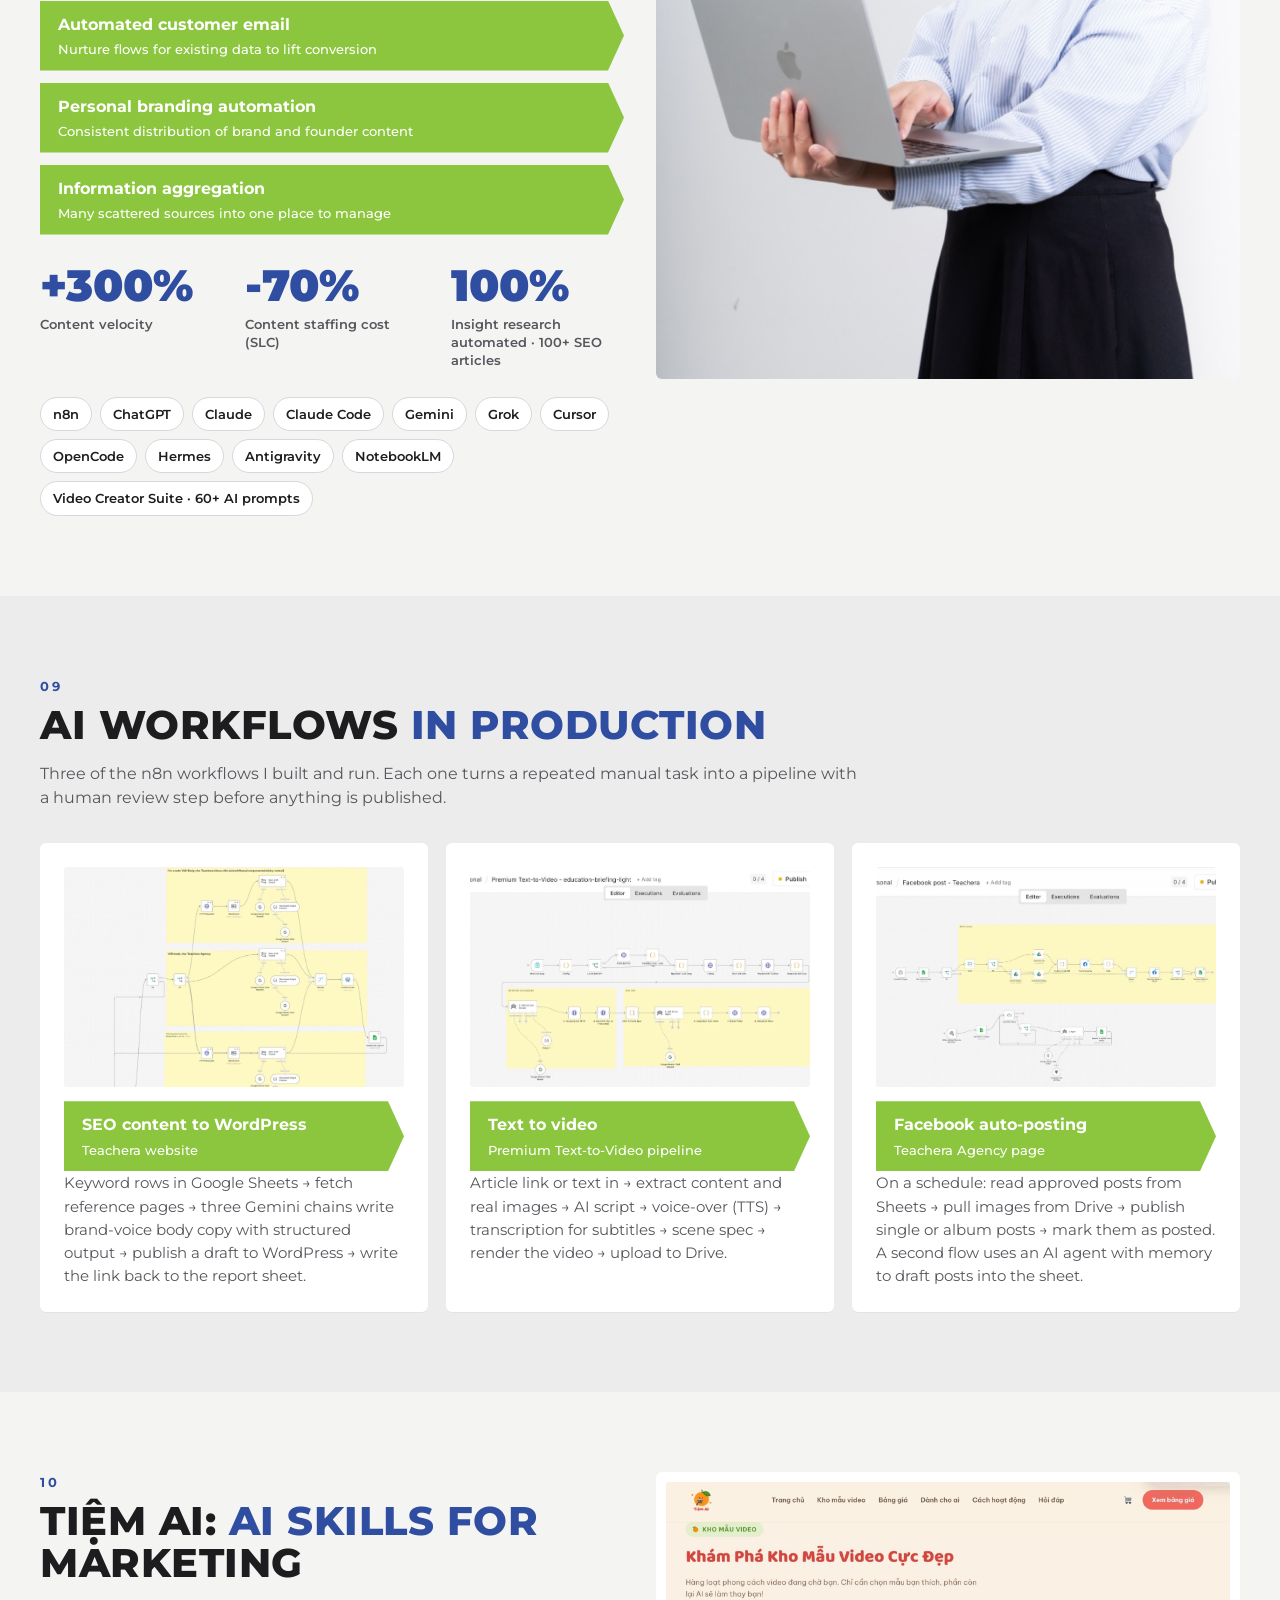
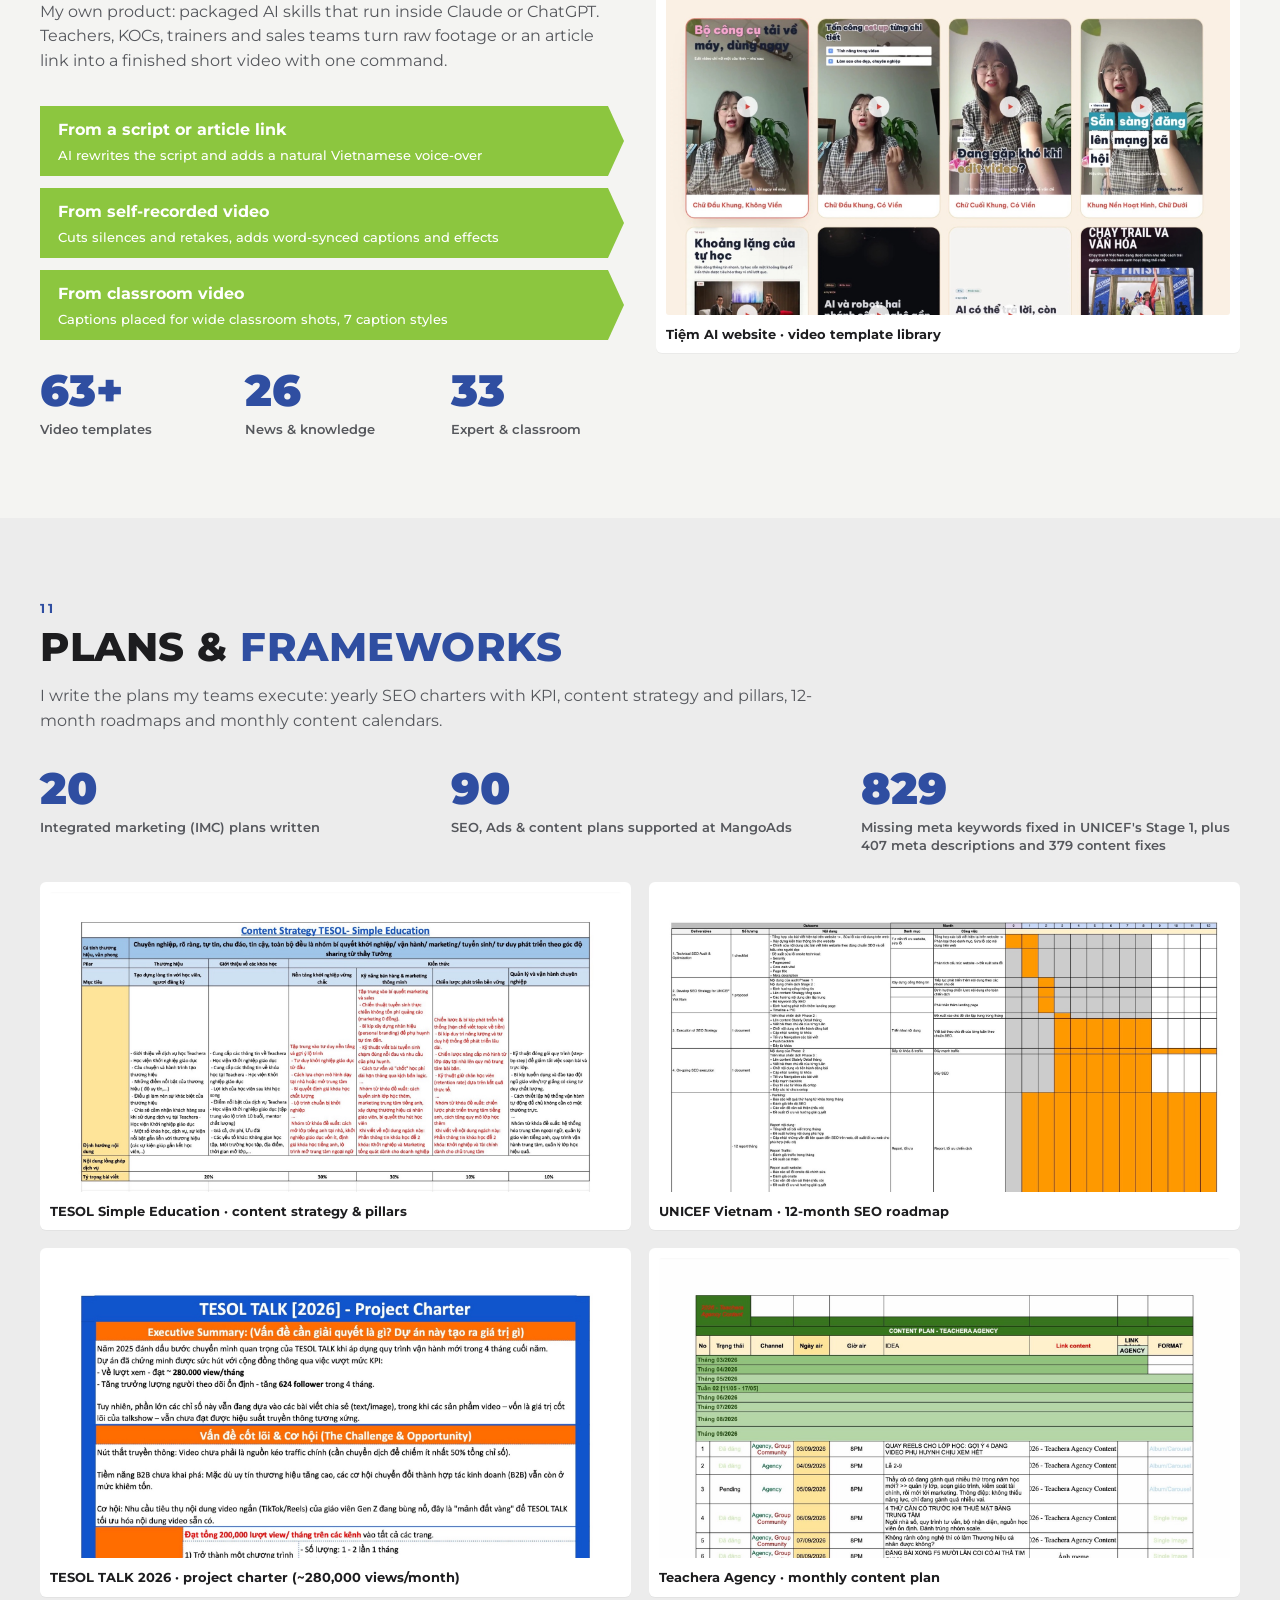
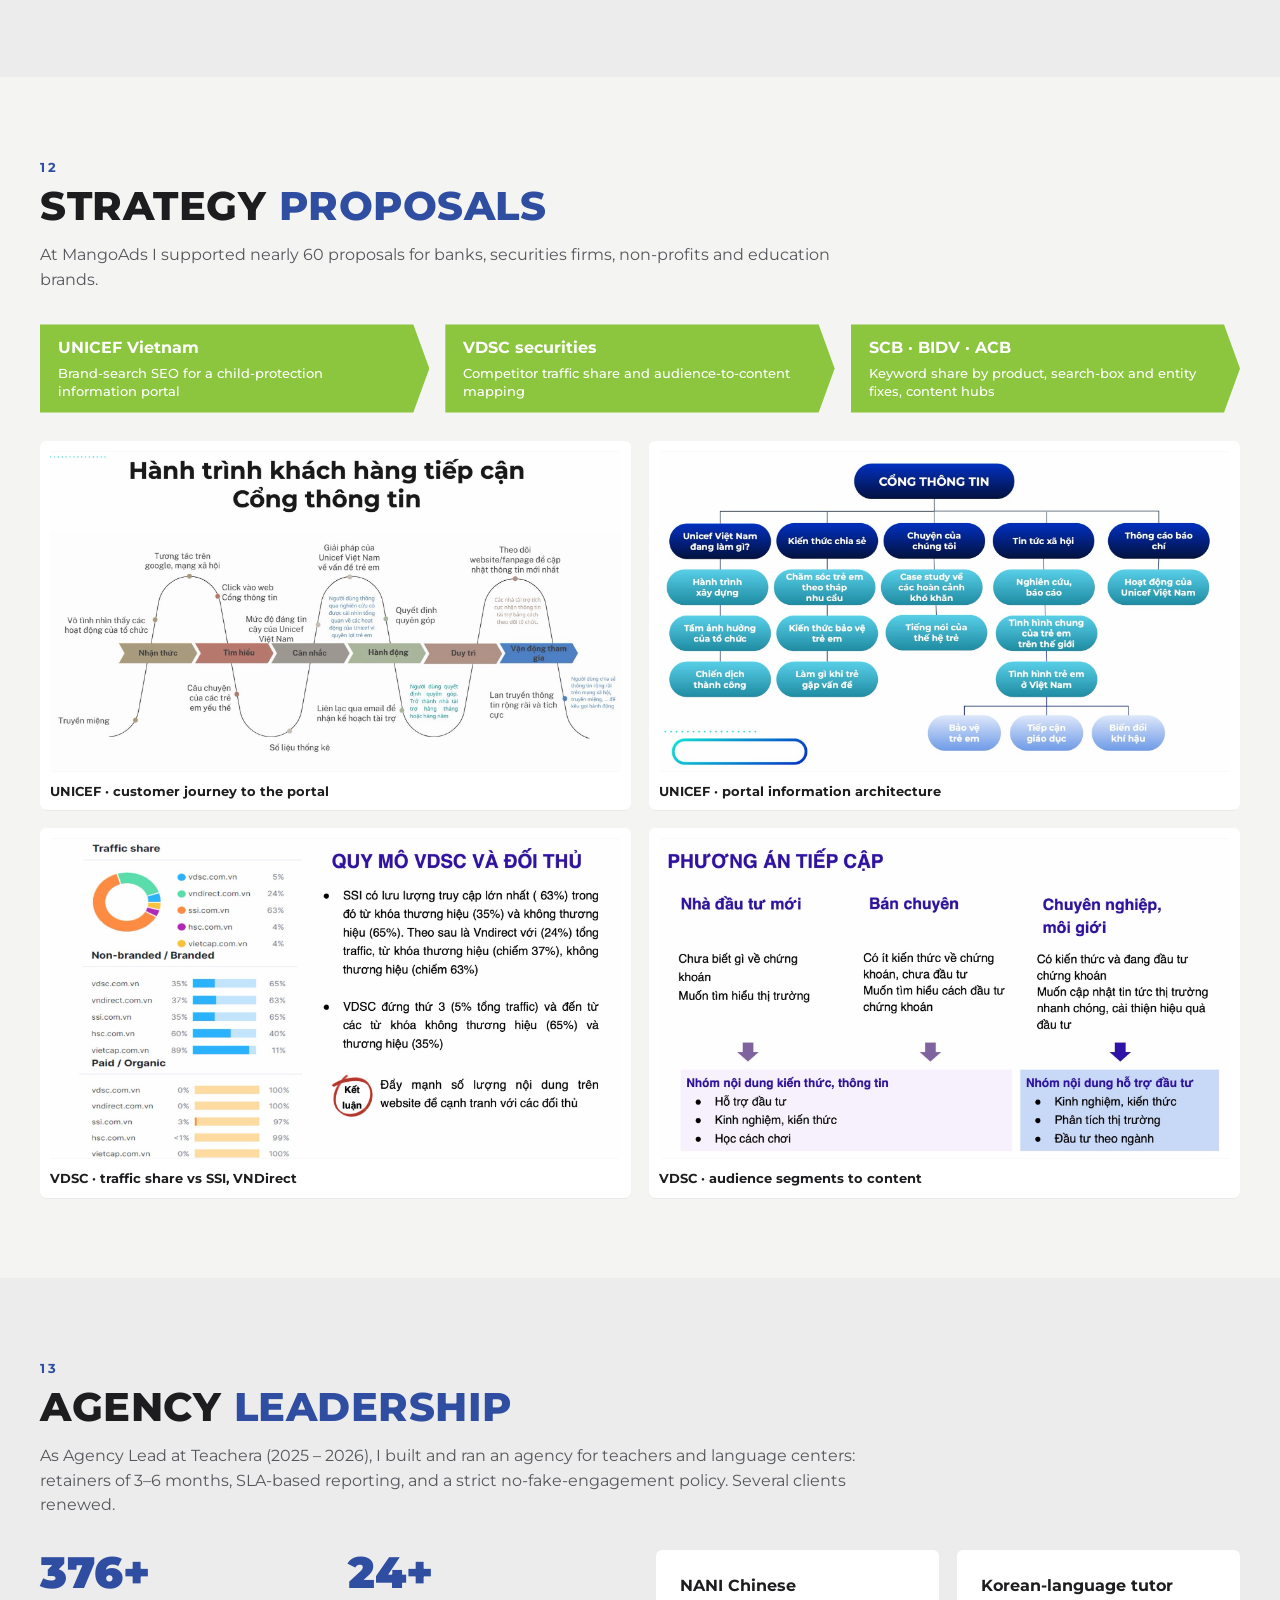
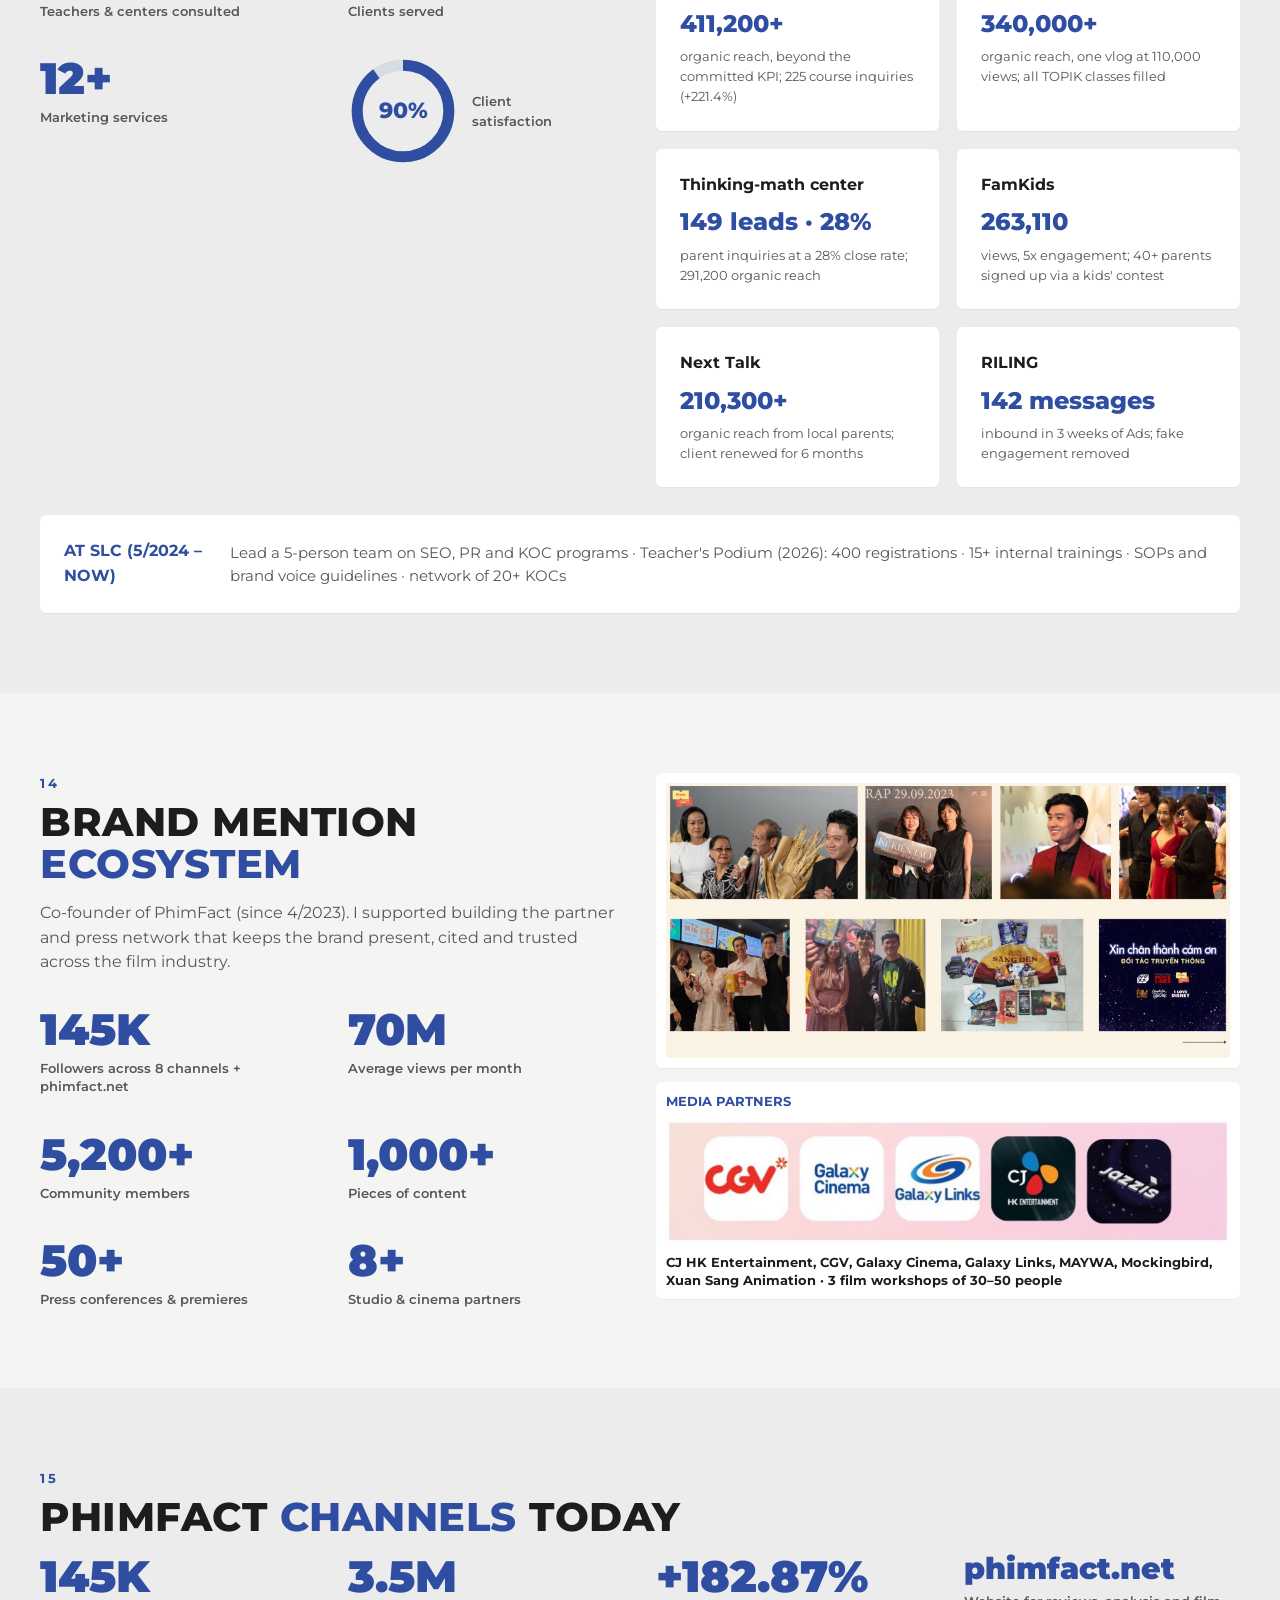
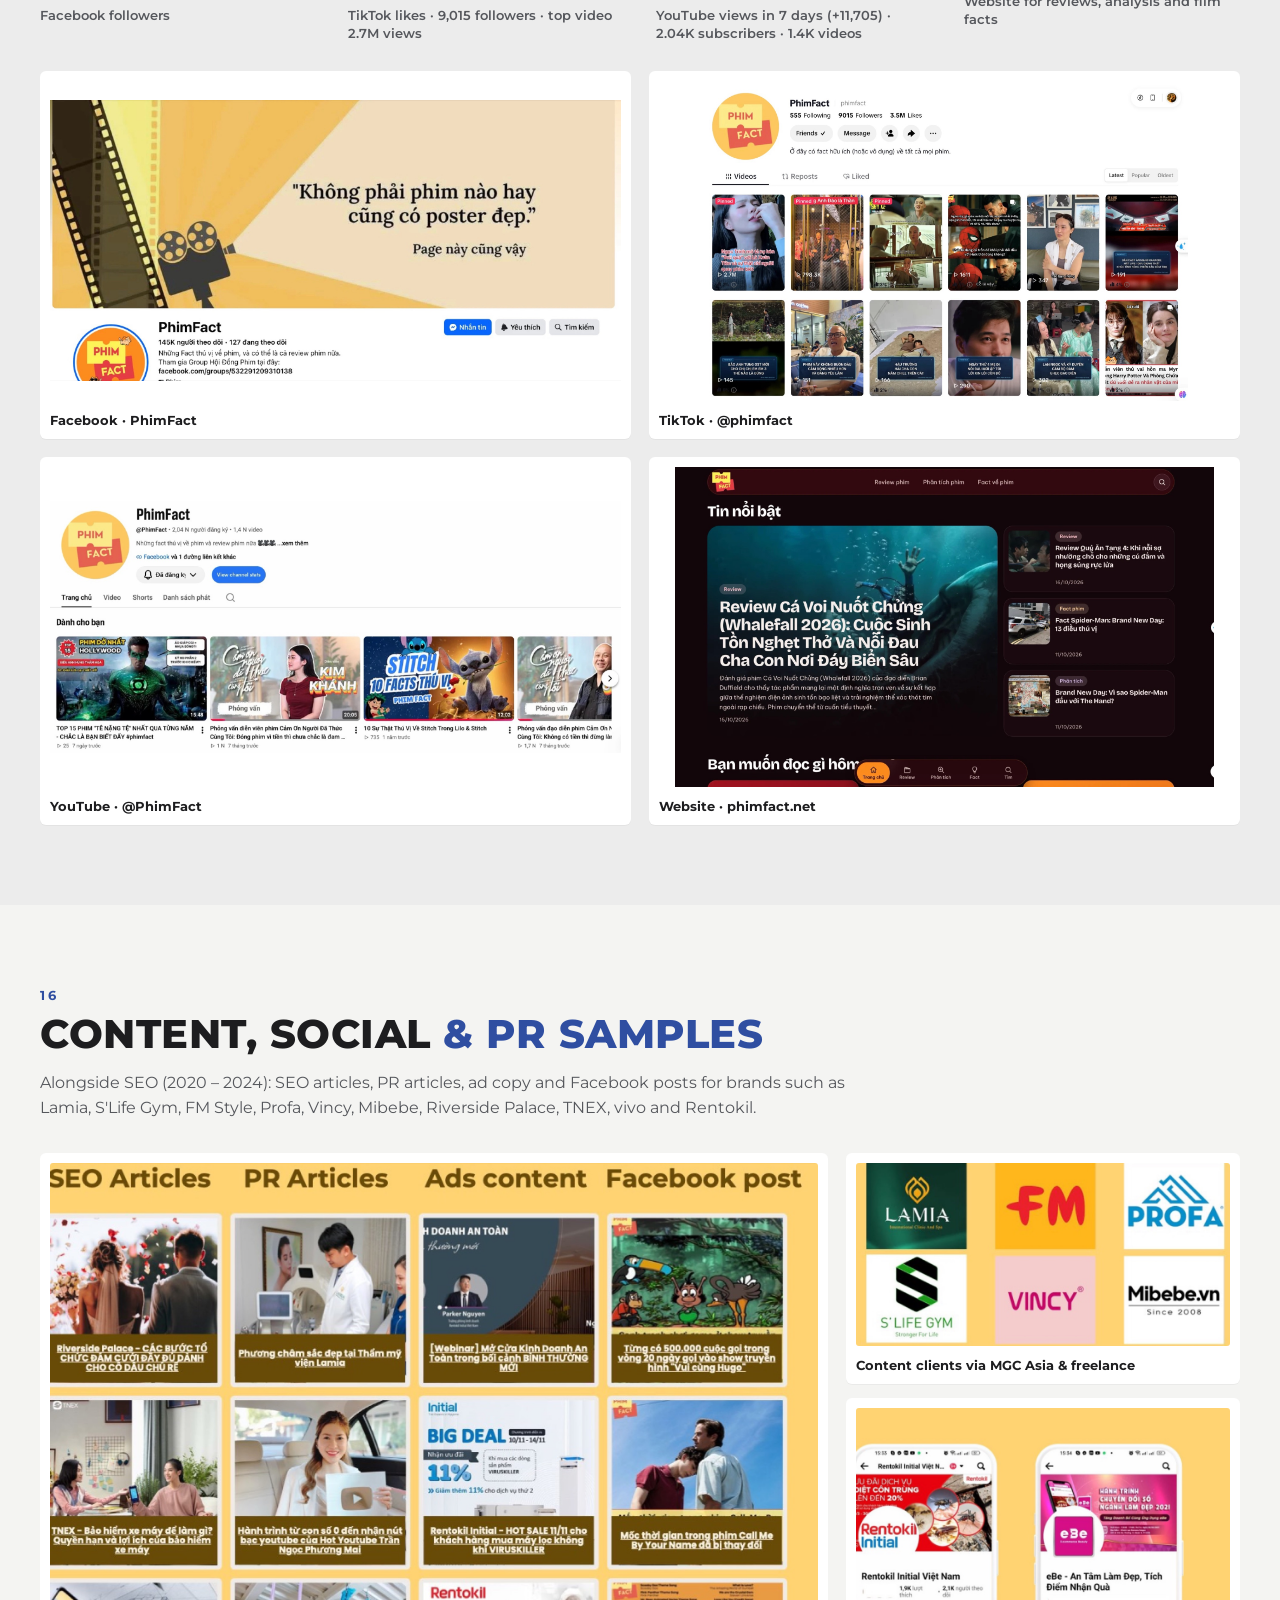
==== commit 3428b647: "Add Meta Ads results section (1 Jul – 29 Oct 2026) and refresh portfolio PDFs Co-Authored-By: Claude" ====
--- a/index.html
+++ b/index.html
@@ -24,6 +24,7 @@
       <a href="#agency">Agency</a>
       <a href="#phimfact">PhimFact</a>
       <a href="#koc">KOL/KOC</a>
+      <a href="#ads">Ads</a>
       <a href="#contact">Contact</a>
     </nav>
     <div class="lang"><!--LANG--><a class="on" href="index.html">EN</a><a href="vi.html">VI</a><!--/LANG--></div>
@@ -435,12 +436,32 @@
   </div>
 </section>
 
+<!-- META ADS -->
+<section class="sec alt" id="ads">
+  <div class="wrap">
+    <div class="head"><div class="eyebrow">18</div><h2>Meta Ads <span class="b">results</span></h2></div>
+    <p class="lead">Meta Ads I ran at Teachera Agency for the agency and its education clients, 1 Jul – 29 Oct 2026: 17 campaigns with a total spend of 19.25M VND, mostly click-to-message campaigns that bring in course inquiries.</p>
+    <div class="stats four">
+      <div class="stat"><b>536</b><span>Messaging conversations started (+57.6%)</span></div>
+      <div class="stat"><b>483</b><span>New contacts, 95.7% of them from Ads</span></div>
+      <div class="stat"><b>1.14M</b><span>Fanpage views in the same period (+169%)</span></div>
+      <div class="stat"><b>33,465đ</b><span>Lowest cost per conversation (RILING Hai Phong)</span></div>
+    </div>
+    <figure class="card fig"><img class="zoom" src="assets/ads/ads-campaigns.jpg" alt=""><figcaption>Meta Ads Manager · 17 campaigns, 19,251,327đ total spend</figcaption></figure>
+    <div class="grid2 mt">
+      <figure class="card fig"><img class="zoom" src="assets/ads/ads-views.jpg" alt=""><figcaption>Fanpage views · 1 Jul – 29 Oct 2026</figcaption></figure>
+      <figure class="card fig"><img class="zoom" src="assets/ads/ads-messages.jpg" alt=""><figcaption>Messaging overview · 1 Jul – 29 Oct 2026</figcaption></figure>
+    </div>
+  </div>
+</section>
+
+
 <!-- PR & SPEAKING -->
-<section class="sec alt">
+<section class="sec">
   <div class="wrap two top">
     <figure class="pr-photo"><img src="assets/hoasen.jpg" alt=""></figure>
     <div>
-      <div class="head"><div class="eyebrow">18</div><h2>PR, community <span class="b">&amp; speaking</span></h2></div>
+      <div class="head"><div class="eyebrow">19</div><h2>PR, community <span class="b">&amp; speaking</span></h2></div>
       <div class="steps">
         <div class="step"><span class="num">01</span><div><b>Digital PR in major media</b><p>Placements and press work with VTV, Thanh Nien, Tuoi Tre, Dan Tri, VnExpress, VietnamNet and CafeF.</p></div></div>
         <div class="step"><span class="num">02</span><div><b>KOL / KOC programs</b><p>Micro-influencer bookings for education, cutting ad costs by up to 25%; contract terms drafted in-house.</p></div></div>
@@ -452,9 +473,9 @@
 </section>
 
 <!-- HOW I WORK -->
-<section class="sec">
-  <div class="wrap">
-    <div class="banner row-b"><div><div class="eyebrow light">19</div><h2 class="w">How I work</h2><p>The same four steps across agency, in-house and my own projects.</p></div><img src="assets/hanh-129.jpg" alt=""></div>
+<section class="sec alt">
+  <div class="wrap">
+    <div class="banner row-b"><div><div class="eyebrow light">20</div><h2 class="w">How I work</h2><p>The same four steps across agency, in-house and my own projects.</p></div><img src="assets/hanh-129.jpg" alt=""></div>
     <div class="grid4 mt">
       <div class="card pad"><span class="num">01</span><h4 class="mt-s">Research &amp; audit</h4><p>Start from the business goal, then audit the website, channels, competitors and audience. Talk to sales or teachers to hear the questions customers really ask.</p></div>
       <div class="card pad"><span class="num">02</span><h4 class="mt-s">Plan</h4><p>Set KPIs, content pillars, channel mix and a monthly calendar in one plan the team can follow. Agree on how results will be reported before work starts.</p></div>
@@ -470,10 +491,10 @@
 </section>
 
 <!-- SKILLS -->
-<section class="sec alt">
+<section class="sec">
   <div class="wrap two top">
     <div>
-      <div class="head"><div class="eyebrow">20</div><h2>Skills &amp; <span class="b">tools</span></h2></div>
+      <div class="head"><div class="eyebrow">21</div><h2>Skills &amp; <span class="b">tools</span></h2></div>
       <div class="stack">
         <div class="tab">GEO / AI search optimization</div>
         <div class="tab">Technical SEO, on-page SEO &amp; site audits</div>
@@ -503,7 +524,7 @@
 <section class="contact" id="contact">
   <div class="wrap two">
     <div>
-      <div class="eyebrow light">21 · Contact</div>
+      <div class="eyebrow light">22 · Contact</div>
       <h2 class="w xl">Let's work together</h2>
       <div class="bar"></div>
       <div class="name w">Tran Thi Kieu Hanh</div>
